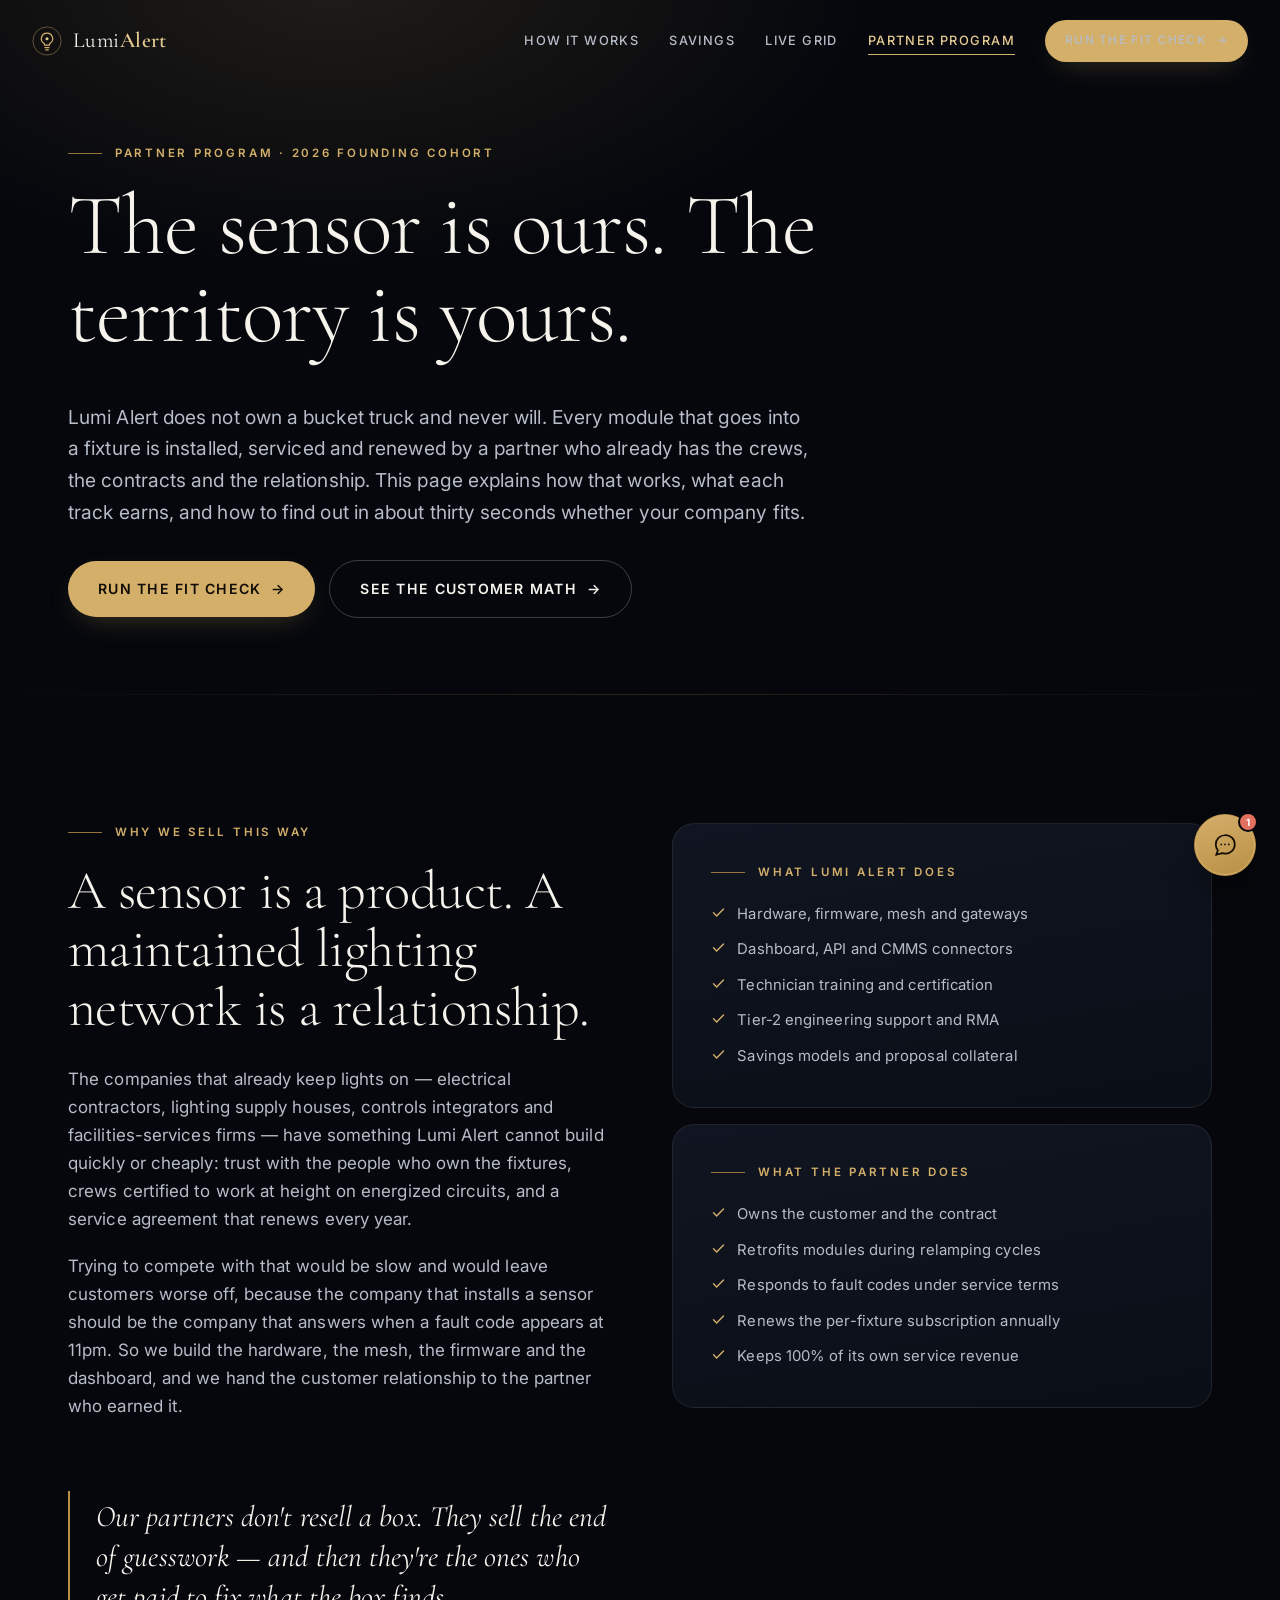
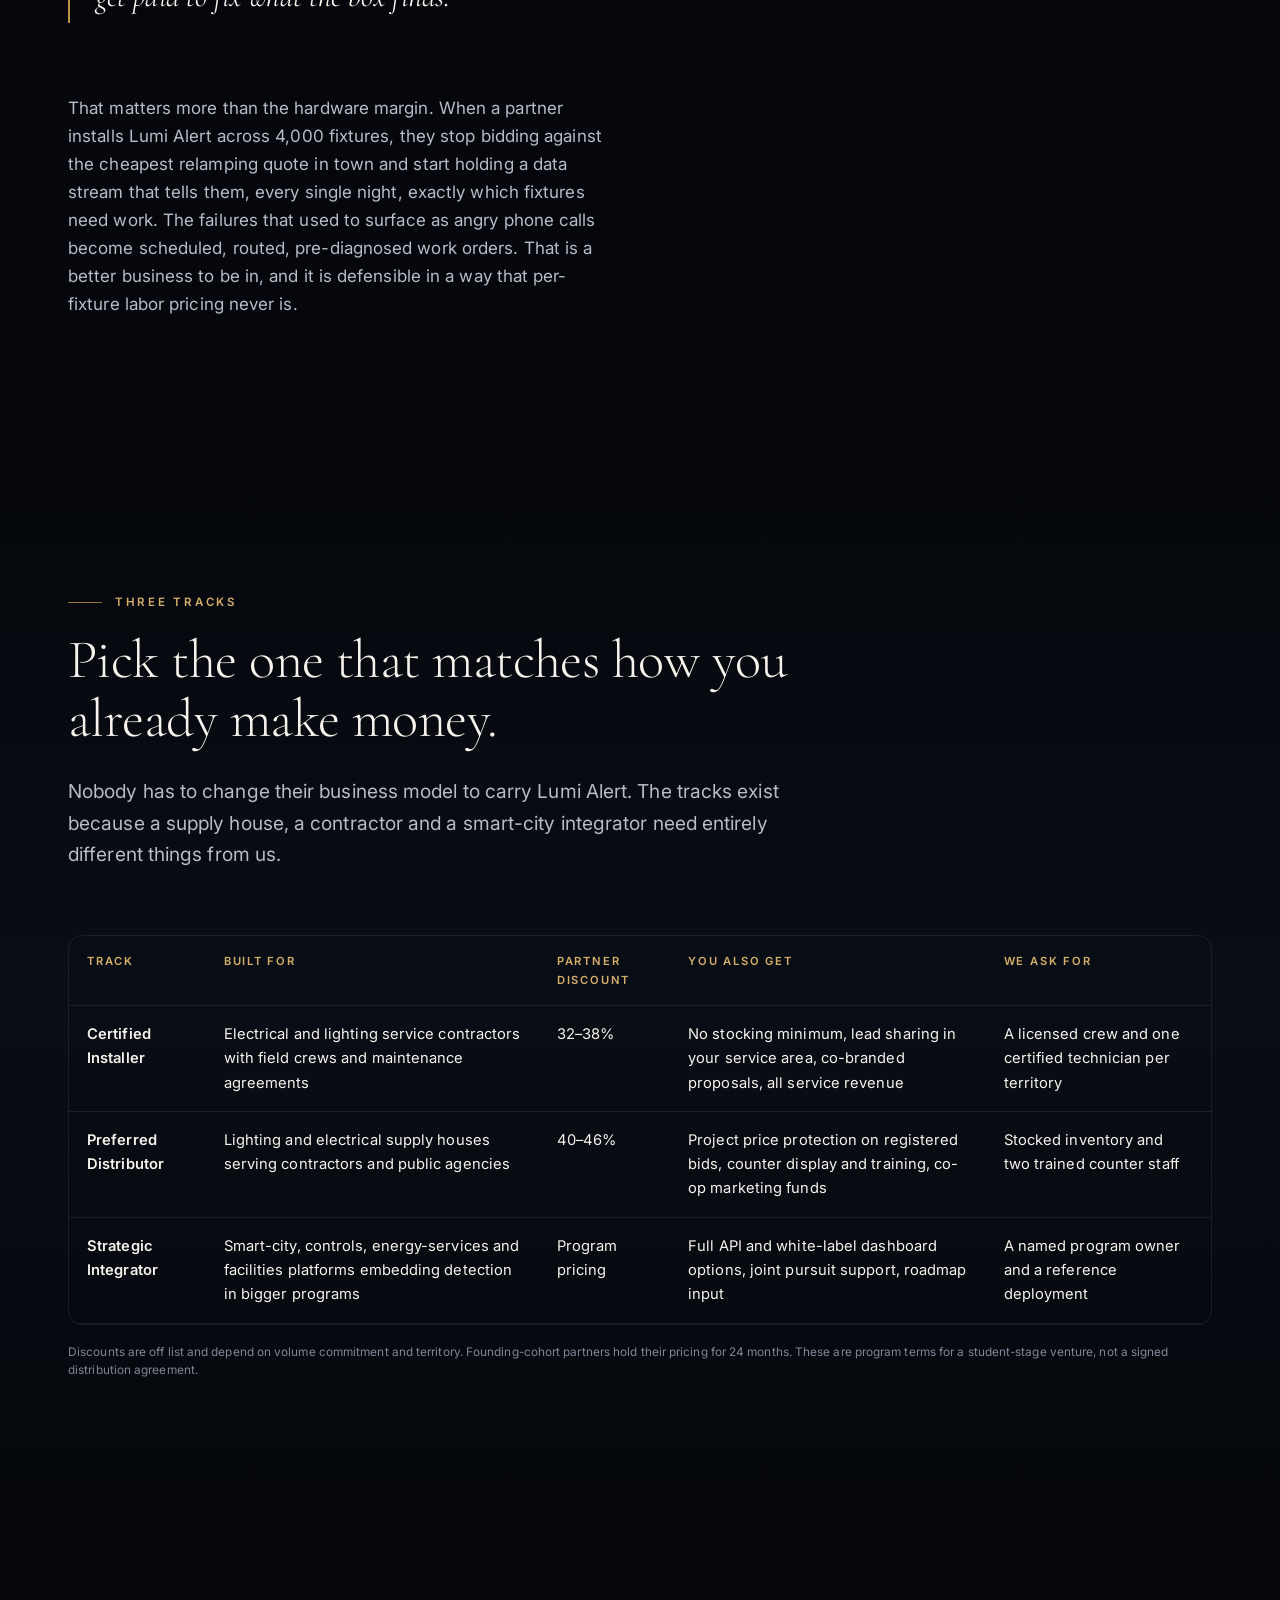
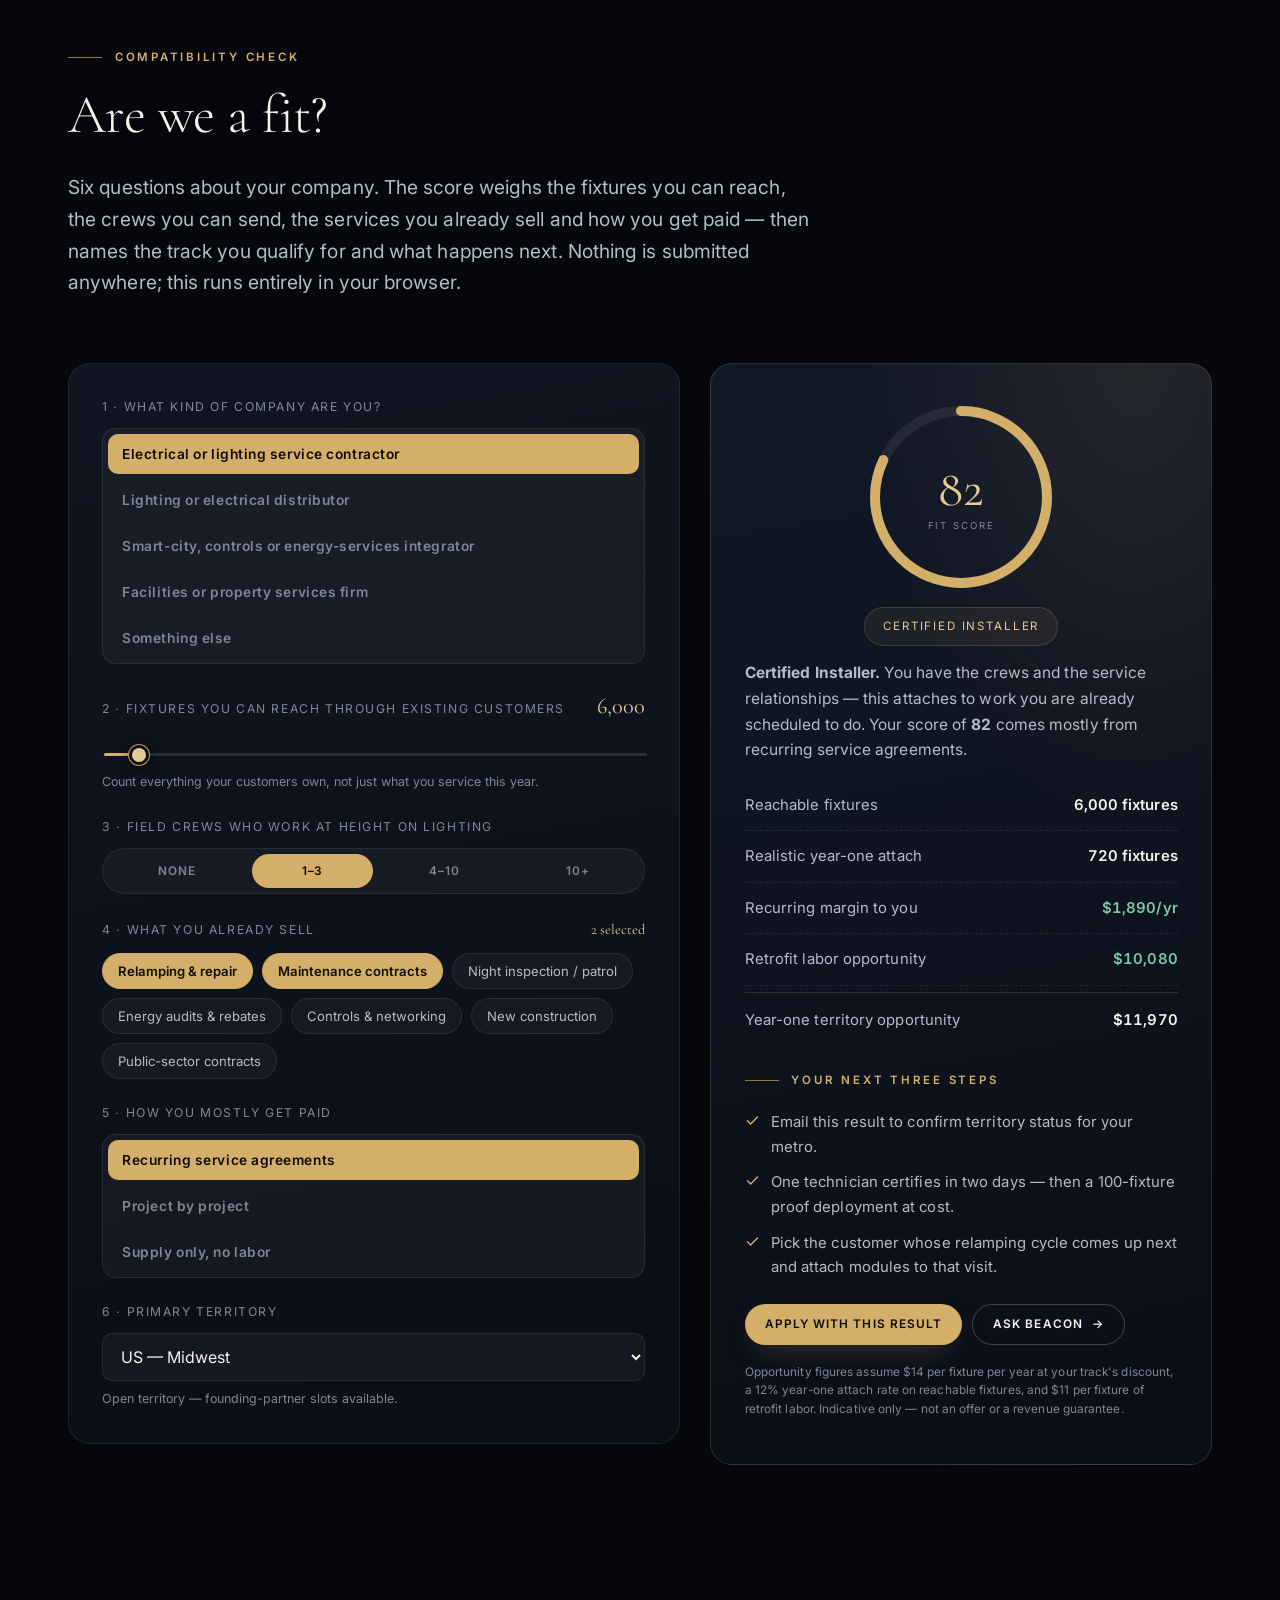
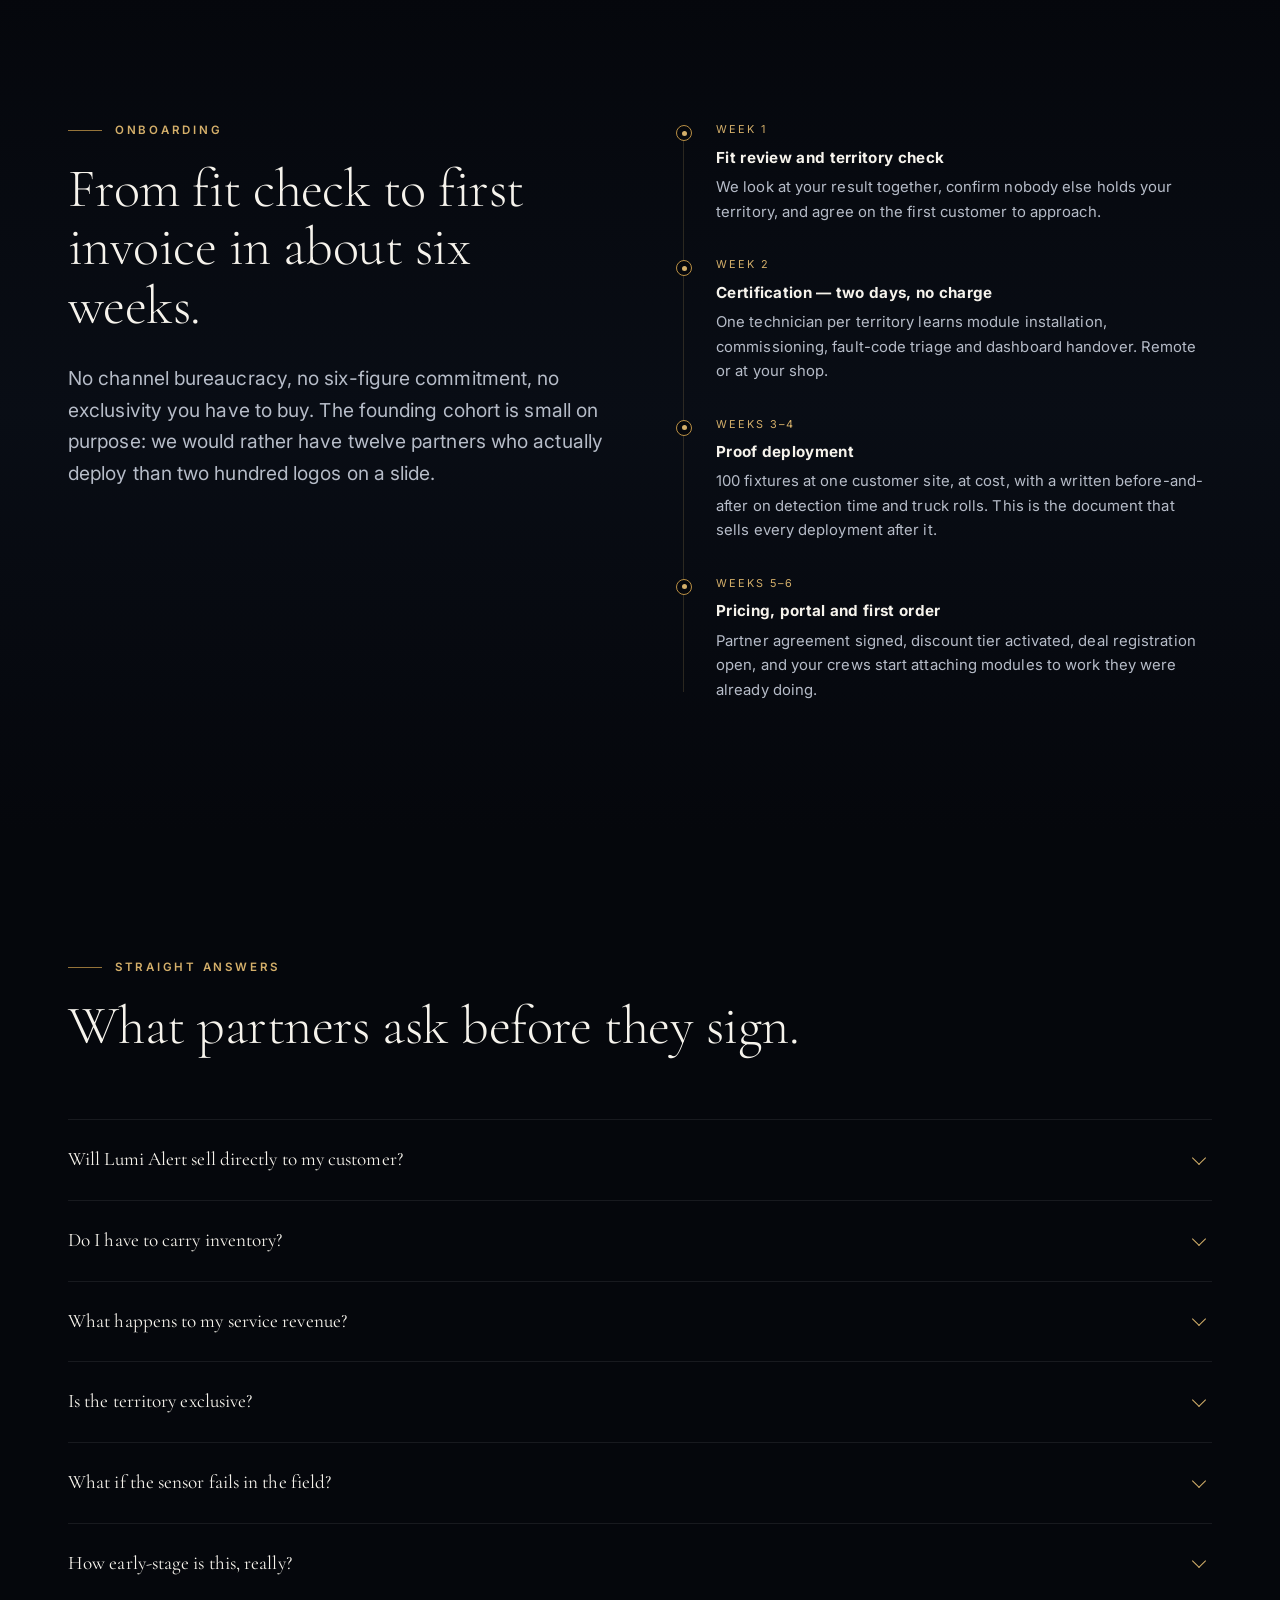
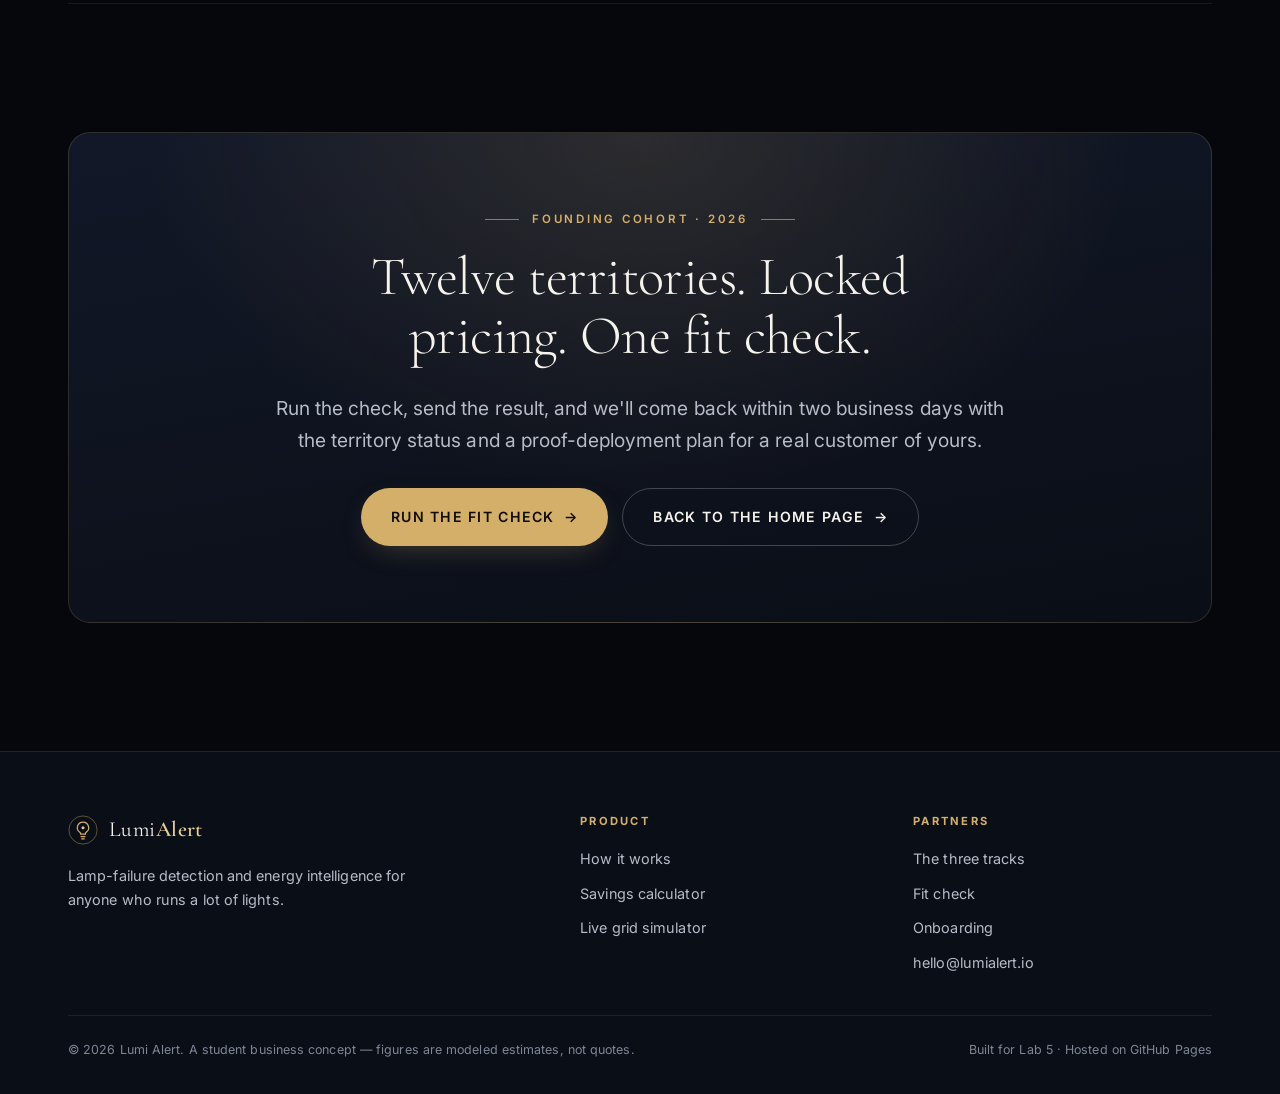
==== partners.html @ 10b1a2bc "Add Lumi Alert site: landing page, partner program, calculator, simulator, chatbot" ====
<!doctype html>
<html lang="en">
<head>
<meta charset="utf-8">
<meta name="viewport" content="width=device-width,initial-scale=1">
<title>Partner Program — Lumi Alert</title>
<meta name="description" content="Lumi Alert ships through electrical contractors, lighting distributors and smart-infrastructure integrators. Run the fit check to see which partner track you qualify for.">
<meta name="theme-color" content="#05070C">
<link rel="preconnect" href="https://fonts.googleapis.com">
<link rel="preconnect" href="https://fonts.gstatic.com" crossorigin>
<link href="https://fonts.googleapis.com/css2?family=Cormorant+Garamond:ital,wght@0,300;0,400;0,500;0,600;1,300;1,400&family=Inter:wght@400;500;600;700&display=swap" rel="stylesheet">
<link rel="stylesheet" href="lumi.css">
<link rel="icon" href="favicon.svg" type="image/svg+xml">
</head>
<body>

<header class="nav stuck" id="nav">
  <a class="brand" href="index.html" aria-label="Lumi Alert home">
    <svg class="mark" viewBox="0 0 32 32" fill="none" aria-hidden="true">
      <circle cx="16" cy="16" r="15" stroke="#D4AF6A" stroke-width=".8" opacity=".55"/>
      <path d="M16 7.5a6 6 0 0 0-3.4 10.95c.5.36.8.93.8 1.55v.5h5.2v-.5c0-.62.3-1.19.8-1.55A6 6 0 0 0 16 7.5Z" stroke="#D4AF6A" stroke-width="1.3" stroke-linejoin="round"/>
      <path d="M13.9 23h4.2M14.6 25.4h2.8" stroke="#D4AF6A" stroke-width="1.3" stroke-linecap="round"/>
      <circle cx="16" cy="13.6" r="1.6" fill="#E6CB93"/>
    </svg>
    <span class="nm">Lumi<b>Alert</b></span>
  </a>
  <nav class="nav-links" id="navLinks" aria-label="Main">
    <a href="index.html#how">How it works</a>
    <a href="index.html#savings">Savings</a>
    <a href="index.html#grid">Live grid</a>
    <a href="partners.html" aria-current="page">Partner program</a>
    <a class="btn sm" href="#match">Run the fit check <span class="arw">→</span></a>
  </nav>
  <button class="burger" id="burger" aria-label="Open menu" aria-expanded="false" aria-controls="navLinks">
    <svg width="26" height="26" viewBox="0 0 24 24" fill="none" stroke="currentColor" stroke-width="1.4"><path d="M3 7h18M3 12h18M3 17h18"/></svg>
  </button>
</header>

<!-- ================= PAGE HERO ================= -->
<section class="page-hero">
  <div class="wrap">
    <p class="eyebrow rv">Partner program · 2026 founding cohort</p>
    <h1 class="rv" style="max-width:19ch">The sensor is ours. The <span class="glowword">territory</span> is yours.</h1>
    <p class="lead rv">Lumi Alert does not own a bucket truck and never will. Every module that goes into a fixture is installed, serviced and renewed by a partner who already has the crews, the contracts and the relationship. This page explains how that works, what each track earns, and how to find out in about thirty seconds whether your company fits.</p>
    <div class="hero-cta rv" style="margin-top:2rem">
      <a class="btn" href="#match">Run the fit check <span class="arw">→</span></a>
      <a class="btn ghost" href="index.html#savings">See the customer math <span class="arw">→</span></a>
    </div>
  </div>
</section>

<div class="hairline"></div>

<!-- ================= WHY PARTNER ================= -->
<section id="why">
  <div class="wrap">
    <div class="grid g-2" style="gap:clamp(30px,5vw,70px);align-items:start">
      <div class="rv">
        <p class="eyebrow">Why we sell this way</p>
        <h2>A sensor is a product. A maintained lighting network is a relationship.</h2>
        <p>The companies that already keep lights on — electrical contractors, lighting supply houses, controls integrators and facilities-services firms — have something Lumi Alert cannot build quickly or cheaply: trust with the people who own the fixtures, crews certified to work at height on energized circuits, and a service agreement that renews every year.</p>
        <p>Trying to compete with that would be slow and would leave customers worse off, because the company that installs a sensor should be the company that answers when a fault code appears at 11pm. So we build the hardware, the mesh, the firmware and the dashboard, and we hand the customer relationship to the partner who earned it.</p>
        <p class="pull">Our partners don't resell a box. They sell the end of guesswork — and then they're the ones who get paid to fix what the box finds.</p>
        <p>That matters more than the hardware margin. When a partner installs Lumi Alert across 4,000 fixtures, they stop bidding against the cheapest relamping quote in town and start holding a data stream that tells them, every single night, exactly which fixtures need work. The failures that used to surface as angry phone calls become scheduled, routed, pre-diagnosed work orders. That is a better business to be in, and it is defensible in a way that per-fixture labor pricing never is.</p>
      </div>
      <div class="rv">
        <div class="card" style="margin-bottom:16px">
          <p class="eyebrow">What Lumi Alert does</p>
          <ul class="checklist">
            <li><svg width="15" height="15" viewBox="0 0 24 24" fill="none" stroke="currentColor" stroke-width="2.2" stroke-linecap="round"><path d="M4 12.5l5 5L20 6.5"/></svg> Hardware, firmware, mesh and gateways</li>
            <li><svg width="15" height="15" viewBox="0 0 24 24" fill="none" stroke="currentColor" stroke-width="2.2" stroke-linecap="round"><path d="M4 12.5l5 5L20 6.5"/></svg> Dashboard, API and CMMS connectors</li>
            <li><svg width="15" height="15" viewBox="0 0 24 24" fill="none" stroke="currentColor" stroke-width="2.2" stroke-linecap="round"><path d="M4 12.5l5 5L20 6.5"/></svg> Technician training and certification</li>
            <li><svg width="15" height="15" viewBox="0 0 24 24" fill="none" stroke="currentColor" stroke-width="2.2" stroke-linecap="round"><path d="M4 12.5l5 5L20 6.5"/></svg> Tier-2 engineering support and RMA</li>
            <li><svg width="15" height="15" viewBox="0 0 24 24" fill="none" stroke="currentColor" stroke-width="2.2" stroke-linecap="round"><path d="M4 12.5l5 5L20 6.5"/></svg> Savings models and proposal collateral</li>
          </ul>
        </div>
        <div class="card">
          <p class="eyebrow">What the partner does</p>
          <ul class="checklist">
            <li><svg width="15" height="15" viewBox="0 0 24 24" fill="none" stroke="currentColor" stroke-width="2.2" stroke-linecap="round"><path d="M4 12.5l5 5L20 6.5"/></svg> Owns the customer and the contract</li>
            <li><svg width="15" height="15" viewBox="0 0 24 24" fill="none" stroke="currentColor" stroke-width="2.2" stroke-linecap="round"><path d="M4 12.5l5 5L20 6.5"/></svg> Retrofits modules during relamping cycles</li>
            <li><svg width="15" height="15" viewBox="0 0 24 24" fill="none" stroke="currentColor" stroke-width="2.2" stroke-linecap="round"><path d="M4 12.5l5 5L20 6.5"/></svg> Responds to fault codes under service terms</li>
            <li><svg width="15" height="15" viewBox="0 0 24 24" fill="none" stroke="currentColor" stroke-width="2.2" stroke-linecap="round"><path d="M4 12.5l5 5L20 6.5"/></svg> Renews the per-fixture subscription annually</li>
            <li><svg width="15" height="15" viewBox="0 0 24 24" fill="none" stroke="currentColor" stroke-width="2.2" stroke-linecap="round"><path d="M4 12.5l5 5L20 6.5"/></svg> Keeps 100% of its own service revenue</li>
          </ul>
        </div>
      </div>
    </div>
  </div>
</section>

<!-- ================= TRACKS ================= -->
<section id="tracks" style="background:linear-gradient(180deg,var(--ink-900),#090D15 50%,var(--ink-900))">
  <div class="wrap">
    <div class="section-head rv">
      <p class="eyebrow">Three tracks</p>
      <h2>Pick the one that matches how you already make money.</h2>
      <p class="lead">Nobody has to change their business model to carry Lumi Alert. The tracks exist because a supply house, a contractor and a smart-city integrator need entirely different things from us.</p>
    </div>
    <div class="table-scroll rv">
      <table class="table">
        <thead>
          <tr><th>Track</th><th>Built for</th><th>Partner discount</th><th>You also get</th><th>We ask for</th></tr>
        </thead>
        <tbody>
          <tr>
            <td>Certified Installer</td>
            <td>Electrical and lighting service contractors with field crews and maintenance agreements</td>
            <td>32–38%</td>
            <td>No stocking minimum, lead sharing in your service area, co-branded proposals, all service revenue</td>
            <td>A licensed crew and one certified technician per territory</td>
          </tr>
          <tr>
            <td>Preferred Distributor</td>
            <td>Lighting and electrical supply houses serving contractors and public agencies</td>
            <td>40–46%</td>
            <td>Project price protection on registered bids, counter display and training, co-op marketing funds</td>
            <td>Stocked inventory and two trained counter staff</td>
          </tr>
          <tr>
            <td>Strategic Integrator</td>
            <td>Smart-city, controls, energy-services and facilities platforms embedding detection in bigger programs</td>
            <td>Program pricing</td>
            <td>Full API and white-label dashboard options, joint pursuit support, roadmap input</td>
            <td>A named program owner and a reference deployment</td>
          </tr>
        </tbody>
      </table>
    </div>
    <p class="disclaim rv">Discounts are off list and depend on volume commitment and territory. Founding-cohort partners hold their pricing for 24 months. These are program terms for a student-stage venture, not a signed distribution agreement.</p>
  </div>
</section>

<!-- ================= FIT CHECK ================= -->
<section id="match">
  <div class="wrap">
    <div class="section-head rv">
      <p class="eyebrow">Compatibility check</p>
      <h2>Are we a fit?</h2>
      <p class="lead">Six questions about your company. The score weighs the fixtures you can reach, the crews you can send, the services you already sell and how you get paid — then names the track you qualify for and what happens next. Nothing is submitted anywhere; this runs entirely in your browser.</p>
    </div>

    <div class="match-grid">
      <!-- FORM -->
      <div class="panel rv">
        <div class="field">
          <label>1 · What kind of company are you?</label>
          <div class="seg stack" id="mType" role="group" aria-label="Company type">
            <button type="button" data-v="contractor" aria-pressed="true">Electrical or lighting service contractor</button>
            <button type="button" data-v="distributor" aria-pressed="false">Lighting or electrical distributor</button>
            <button type="button" data-v="integrator" aria-pressed="false">Smart-city, controls or energy-services integrator</button>
            <button type="button" data-v="facilities" aria-pressed="false">Facilities or property services firm</button>
            <button type="button" data-v="other" aria-pressed="false">Something else</button>
          </div>
        </div>

        <div class="field">
          <label for="mFixtures">2 · Fixtures you can reach through existing customers <span class="val" id="mFixturesVal">6,000</span></label>
          <input type="range" id="mFixtures" min="250" max="120000" step="250" value="6000">
          <p class="hint">Count everything your customers own, not just what you service this year.</p>
        </div>

        <div class="field">
          <label>3 · Field crews who work at height on lighting</label>
          <div class="seg" id="mCrews" role="group" aria-label="Crew count">
            <button type="button" data-v="0" aria-pressed="false">None</button>
            <button type="button" data-v="2" aria-pressed="true">1–3</button>
            <button type="button" data-v="7" aria-pressed="false">4–10</button>
            <button type="button" data-v="15" aria-pressed="false">10+</button>
          </div>
        </div>

        <div class="field">
          <label>4 · What you already sell <span class="val" style="font-size:.9rem" id="mSvcCount">2 selected</span></label>
          <div class="chips" id="mServices">
            <button class="chip" type="button" data-v="relamp" aria-pressed="true">Relamping &amp; repair</button>
            <button class="chip" type="button" data-v="maint" aria-pressed="true">Maintenance contracts</button>
            <button class="chip" type="button" data-v="patrol" aria-pressed="false">Night inspection / patrol</button>
            <button class="chip" type="button" data-v="audit" aria-pressed="false">Energy audits &amp; rebates</button>
            <button class="chip" type="button" data-v="controls" aria-pressed="false">Controls &amp; networking</button>
            <button class="chip" type="button" data-v="newcon" aria-pressed="false">New construction</button>
            <button class="chip" type="button" data-v="public" aria-pressed="false">Public-sector contracts</button>
          </div>
        </div>

        <div class="field">
          <label>5 · How you mostly get paid</label>
          <div class="seg stack" id="mModel" role="group" aria-label="Revenue model">
            <button type="button" data-v="recurring" aria-pressed="true">Recurring service agreements</button>
            <button type="button" data-v="project" aria-pressed="false">Project by project</button>
            <button type="button" data-v="supply" aria-pressed="false">Supply only, no labor</button>
          </div>
        </div>

        <div class="field">
          <label for="mRegion">6 · Primary territory</label>
          <select class="num-in" id="mRegion">
            <option value="open">US — Midwest</option>
            <option value="open">US — Northeast</option>
            <option value="tight">US — Southwest</option>
            <option value="open">US — Southeast</option>
            <option value="tight">US — West Coast</option>
            <option value="open">US — Mountain</option>
            <option value="open">Canada</option>
            <option value="wait">Outside North America</option>
          </select>
          <p class="hint" id="mRegionHint">Open territory — founding-partner slots available.</p>
        </div>
      </div>

      <!-- RESULT -->
      <div class="panel result rv" id="matchResult">
        <div class="gauge-wrap">
          <div class="gauge">
            <svg width="200" height="200" viewBox="0 0 200 200" aria-hidden="true">
              <circle cx="100" cy="100" r="86" fill="none" stroke="rgba(255,255,255,.07)" stroke-width="10"/>
              <circle id="gaugeArc" cx="100" cy="100" r="86" fill="none" stroke="#D4AF6A" stroke-width="10"
                      stroke-linecap="round" stroke-dasharray="540" stroke-dashoffset="540"
                      style="transition:stroke-dashoffset 1s cubic-bezier(.22,.61,.36,1),stroke .6s"/>
            </svg>
            <div class="score"><span id="scoreNum">0</span><small>Fit score</small></div>
          </div>
          <div class="tier" id="tierLabel">Calculating…</div>
        </div>

        <p id="matchVerdict" style="font-size:.97rem"></p>

        <dl style="margin-top:6px">
          <div class="kv"><dt>Reachable fixtures</dt><dd id="mReach">—</dd></div>
          <div class="kv"><dt>Realistic year-one attach</dt><dd id="mAttach">—</dd></div>
          <div class="kv"><dt>Recurring margin to you</dt><dd class="pos" id="mMargin">—</dd></div>
          <div class="kv"><dt>Retrofit labor opportunity</dt><dd class="pos" id="mLabor">—</dd></div>
          <div class="kv" style="border-top:1px solid var(--line);margin-top:6px;padding-top:15px"><dt>Year-one territory opportunity</dt><dd id="mTotal">—</dd></div>
        </dl>

        <p class="eyebrow" style="margin-top:26px">Your next three steps</p>
        <ul class="checklist" id="mSteps"></ul>

        <div style="display:flex;flex-wrap:wrap;gap:10px;margin-top:24px">
          <a class="btn sm" id="mApply" href="mailto:hello@lumialert.io?subject=Lumi%20Alert%20partner%20application">Apply with this result</a>
          <button class="btn sm ghost" type="button" data-chat="What are the margins?">Ask Beacon <span class="arw">→</span></button>
        </div>
        <p class="disclaim">Opportunity figures assume $14 per fixture per year at your track's discount, a 12% year-one attach rate on reachable fixtures, and $11 per fixture of retrofit labor. Indicative only — not an offer or a revenue guarantee.</p>
      </div>
    </div>
  </div>
</section>

<!-- ================= ONBOARDING ================= -->
<section id="onboarding" style="background:linear-gradient(180deg,var(--ink-900),#090D15 50%,var(--ink-900))">
  <div class="wrap">
    <div class="grid g-2" style="gap:clamp(30px,5vw,70px);align-items:start">
      <div class="rv">
        <p class="eyebrow">Onboarding</p>
        <h2>From fit check to first invoice in about six weeks.</h2>
        <p class="lead">No channel bureaucracy, no six-figure commitment, no exclusivity you have to buy. The founding cohort is small on purpose: we would rather have twelve partners who actually deploy than two hundred logos on a slide.</p>
      </div>
      <ol class="tl rv">
        <li>
          <span class="dot"></span>
          <p class="when">Week 1</p>
          <h4>Fit review and territory check</h4>
          <p>We look at your result together, confirm nobody else holds your territory, and agree on the first customer to approach.</p>
        </li>
        <li>
          <span class="dot"></span>
          <p class="when">Week 2</p>
          <h4>Certification — two days, no charge</h4>
          <p>One technician per territory learns module installation, commissioning, fault-code triage and dashboard handover. Remote or at your shop.</p>
        </li>
        <li>
          <span class="dot"></span>
          <p class="when">Weeks 3–4</p>
          <h4>Proof deployment</h4>
          <p>100 fixtures at one customer site, at cost, with a written before-and-after on detection time and truck rolls. This is the document that sells every deployment after it.</p>
        </li>
        <li>
          <span class="dot"></span>
          <p class="when">Weeks 5–6</p>
          <h4>Pricing, portal and first order</h4>
          <p>Partner agreement signed, discount tier activated, deal registration open, and your crews start attaching modules to work they were already doing.</p>
        </li>
      </ol>
    </div>
  </div>
</section>

<!-- ================= FAQ ================= -->
<section id="faq">
  <div class="wrap">
    <div class="section-head rv">
      <p class="eyebrow">Straight answers</p>
      <h2>What partners ask before they sign.</h2>
    </div>
    <div class="faq rv">
      <details>
        <summary>Will Lumi Alert sell directly to my customer?</summary>
        <div class="a"><p>No. Registered accounts are yours for the life of the deployment, and inbound leads from your territory are routed to you. We quote hardware and subscription to partners, not to end customers — the only exception is a pilot a partner declines to take, and we tell you before that happens.</p></div>
      </details>
      <details>
        <summary>Do I have to carry inventory?</summary>
        <div class="a"><p>Only distributors do. Certified Installers order per project with modules shipping in 10 business days, and we hold buffer stock for registered deals so a go-ahead doesn't stall on hardware.</p></div>
      </details>
      <details>
        <summary>What happens to my service revenue?</summary>
        <div class="a"><p>It's yours, in full, and it tends to grow. Lumi Alert converts unpredictable complaint-driven callouts into scheduled, pre-diagnosed work orders, which is easier to staff and easier to price. Partners generally bill the same or more labor while spending far less time diagnosing on a ladder.</p></div>
      </details>
      <details>
        <summary>Is the territory exclusive?</summary>
        <div class="a"><p>Founding-cohort partners get first right of refusal in their metro for 24 months, plus locked pricing. It is not blanket exclusivity — if a partner stops deploying, the territory reopens. We'd rather be honest about that up front than write it in small print.</p></div>
      </details>
      <details>
        <summary>What if the sensor fails in the field?</summary>
        <div class="a"><p>The mesh reports its own dead modules, so you learn about it before the customer does. Five-year warranty, advance replacement, and warranty swaps don't come out of your labor — we credit the visit on registered deployments.</p></div>
      </details>
      <details>
        <summary>How early-stage is this, really?</summary>
        <div class="a"><p>Early. Lumi Alert is a student-founded venture building its first partner cohort, and the figures on this site are modeled rather than audited. The upside of talking to us now is pricing and territory terms that won't exist once the network fills in; the risk is that you're betting on a young company. Both of those are true, and you should weigh them.</p></div>
      </details>
    </div>
  </div>
</section>

<!-- ================= CTA ================= -->
<section style="padding-top:0">
  <div class="wrap">
    <div class="cta-band rv">
      <p class="eyebrow center">Founding cohort · 2026</p>
      <h2 style="max-width:26ch;margin-inline:auto">Twelve territories. Locked pricing. One fit check.</h2>
      <p class="lead" style="margin:0 auto 2rem">Run the check, send the result, and we'll come back within two business days with the territory status and a proof-deployment plan for a real customer of yours.</p>
      <div style="display:flex;gap:14px;justify-content:center;flex-wrap:wrap">
        <a class="btn" href="#match">Run the fit check <span class="arw">→</span></a>
        <a class="btn ghost" href="index.html">Back to the home page <span class="arw">→</span></a>
      </div>
    </div>
  </div>
</section>

<footer>
  <div class="wrap">
    <div class="foot-grid">
      <div>
        <a class="brand" href="index.html" style="margin-bottom:16px">
          <svg class="mark" viewBox="0 0 32 32" fill="none" aria-hidden="true">
            <circle cx="16" cy="16" r="15" stroke="#D4AF6A" stroke-width=".8" opacity=".55"/>
            <path d="M16 7.5a6 6 0 0 0-3.4 10.95c.5.36.8.93.8 1.55v.5h5.2v-.5c0-.62.3-1.19.8-1.55A6 6 0 0 0 16 7.5Z" stroke="#D4AF6A" stroke-width="1.3" stroke-linejoin="round"/>
            <path d="M13.9 23h4.2M14.6 25.4h2.8" stroke="#D4AF6A" stroke-width="1.3" stroke-linecap="round"/>
            <circle cx="16" cy="13.6" r="1.6" fill="#E6CB93"/>
          </svg>
          <span class="nm">Lumi<b>Alert</b></span>
        </a>
        <p style="max-width:42ch;font-size:.9rem">Lamp-failure detection and energy intelligence for anyone who runs a lot of lights.</p>
      </div>
      <div>
        <h5>Product</h5>
        <ul>
          <li><a href="index.html#how">How it works</a></li>
          <li><a href="index.html#savings">Savings calculator</a></li>
          <li><a href="index.html#grid">Live grid simulator</a></li>
        </ul>
      </div>
      <div>
        <h5>Partners</h5>
        <ul>
          <li><a href="#tracks">The three tracks</a></li>
          <li><a href="#match">Fit check</a></li>
          <li><a href="#onboarding">Onboarding</a></li>
          <li><a href="mailto:hello@lumialert.io">hello@lumialert.io</a></li>
        </ul>
      </div>
    </div>
    <div class="foot-bottom">
      <span>© 2026 Lumi Alert. A student business concept — figures are modeled estimates, not quotes.</span>
      <span>Built for Lab 5 · Hosted on GitHub Pages</span>
    </div>
  </div>
</footer>

<div class="toast" id="toast" role="status" aria-live="polite"></div>

<script src="app.js"></script>
<script src="matcher.js"></script>
<script src="chat.js"></script>
</body>
</html>
---- lumi.css ----
/* ========================================================================
   Lumi Alert — design system
   Palette: deep ink + warm brass. Serif display, clean sans body.
   ===================================================================== */

:root{
  --ink-900:#05070C;
  --ink-800:#0A0E16;
  --ink-700:#101521;
  --ink-600:#161C2B;
  --line:rgba(212,175,106,.18);
  --line-soft:rgba(255,255,255,.08);

  --brass-400:#E6CB93;
  --brass-500:#D4AF6A;
  --brass-600:#B98F45;
  --glow:rgba(212,175,106,.35);

  --text:#F6F3EC;
  --text-dim:#B6BCC8;
  --text-mute:#7E8798;

  --good:#79C9A6;
  --warn:#E8A33D;
  --bad:#E2705F;

  --serif:"Cormorant Garamond",Georgia,"Times New Roman",serif;
  --sans:"Inter",-apple-system,BlinkMacSystemFont,"Segoe UI",Helvetica,Arial,sans-serif;

  --maxw:1200px;
  --r-sm:8px;
  --r-md:14px;
  --r-lg:22px;
  --shadow:0 30px 80px -30px rgba(0,0,0,.85);
  --ease:cubic-bezier(.22,.61,.36,1);
}

*,*::before,*::after{box-sizing:border-box}
html{scroll-behavior:smooth;-webkit-text-size-adjust:100%}
body{
  margin:0;
  background:var(--ink-900);
  color:var(--text);
  font-family:var(--sans);
  font-size:17px;
  line-height:1.65;
  letter-spacing:.005em;
  -webkit-font-smoothing:antialiased;
  overflow-x:hidden;
}
img,video,canvas,svg{display:block;max-width:100%}
a{color:var(--brass-400);text-decoration:none}
button{font-family:inherit}

/* ---------- type ---------- */
h1,h2,h3,h4{font-family:var(--serif);font-weight:300;letter-spacing:-.01em;margin:0 0 .5em}
h1{font-size:clamp(2.7rem,7vw,5.4rem);line-height:1.02}
h2{font-size:clamp(2rem,4.4vw,3.4rem);line-height:1.08}
h3{font-size:clamp(1.25rem,2vw,1.6rem);line-height:1.2}
p{margin:0 0 1.1em;color:var(--text-dim)}
.lead{font-size:clamp(1.05rem,1.5vw,1.3rem);color:var(--text-dim);max-width:62ch}
em,.it{font-style:italic;color:var(--brass-400)}

.eyebrow{
  font-family:var(--sans);font-size:.72rem;font-weight:600;
  letter-spacing:.24em;text-transform:uppercase;color:var(--brass-500);
  margin:0 0 1.2rem;display:flex;align-items:center;gap:.8rem;
}
.eyebrow::before{content:"";width:34px;height:1px;background:var(--brass-600);opacity:.8}
.eyebrow.center{justify-content:center}
.eyebrow.center::after{content:"";width:34px;height:1px;background:var(--brass-600);opacity:.8}

/* ---------- layout ---------- */
.wrap{width:100%;max-width:var(--maxw);margin:0 auto;padding:0 28px}
section{position:relative;padding:clamp(80px,10vw,140px) 0}
.section-head{max-width:70ch;margin-bottom:clamp(40px,5vw,68px)}
.section-head.center{margin-left:auto;margin-right:auto;text-align:center}
.hairline{height:1px;background:linear-gradient(90deg,transparent,var(--line),transparent)}
.grid{display:grid;gap:clamp(18px,2.2vw,30px)}
.g-2{grid-template-columns:repeat(2,minmax(0,1fr))}
.g-3{grid-template-columns:repeat(3,minmax(0,1fr))}
.g-4{grid-template-columns:repeat(4,minmax(0,1fr))}
@media(max-width:900px){.g-3,.g-4{grid-template-columns:repeat(2,minmax(0,1fr))}}
@media(max-width:640px){.g-2,.g-3,.g-4{grid-template-columns:1fr}}

/* ---------- buttons ---------- */
.btn{
  --bg:var(--brass-500);
  display:inline-flex;align-items:center;justify-content:center;gap:.6rem;
  padding:16px 30px;border:0;border-radius:999px;cursor:pointer;
  font-size:.88rem;font-weight:600;letter-spacing:.09em;text-transform:uppercase;
  background:var(--bg);color:#120D04;
  transition:transform .4s var(--ease),box-shadow .4s var(--ease),background .3s;
  box-shadow:0 10px 30px -12px var(--glow);
}
.btn:hover{transform:translateY(-2px);box-shadow:0 18px 40px -14px var(--glow);background:var(--brass-400)}
.btn:active{transform:translateY(0)}
.btn.ghost{
  background:transparent;color:var(--text);
  border:1px solid rgba(255,255,255,.22);box-shadow:none;
}
.btn.ghost:hover{border-color:var(--brass-500);color:var(--brass-400);background:rgba(212,175,106,.06)}
.btn.sm{padding:11px 20px;font-size:.74rem}
.btn .arw{transition:transform .4s var(--ease)}
.btn:hover .arw{transform:translateX(4px)}
.btn:focus-visible,a:focus-visible,input:focus-visible,select:focus-visible,[tabindex]:focus-visible{
  outline:2px solid var(--brass-500);outline-offset:3px
}

/* ---------- nav ---------- */
.nav{
  position:fixed;inset:0 0 auto;z-index:60;
  display:flex;align-items:center;justify-content:space-between;
  gap:20px;padding:20px 32px;
  transition:background .5s var(--ease),padding .5s var(--ease),border-color .5s;
  border-bottom:1px solid transparent;
}
.nav.stuck{
  background:rgba(5,7,12,.78);backdrop-filter:blur(18px) saturate(140%);
  -webkit-backdrop-filter:blur(18px) saturate(140%);
  border-bottom-color:var(--line);padding:13px 32px;
}
.brand{display:flex;align-items:center;gap:11px;color:var(--text)}
.brand .mark{width:30px;height:30px;flex:0 0 auto}
.brand .nm{font-family:var(--serif);font-size:1.35rem;letter-spacing:.02em}
.brand .nm b{font-weight:600;color:var(--brass-400)}
.nav-links{display:flex;align-items:center;gap:30px}
.nav-links a{
  color:var(--text-dim);font-size:.8rem;font-weight:500;
  letter-spacing:.11em;text-transform:uppercase;position:relative;padding:4px 0;
}
.nav-links a::after{
  content:"";position:absolute;left:0;bottom:0;height:1px;width:0;
  background:var(--brass-500);transition:width .4s var(--ease)
}
.nav-links a:hover{color:var(--text)}
.nav-links a:hover::after,.nav-links a[aria-current="page"]::after{width:100%}
.nav-links a[aria-current="page"]{color:var(--brass-400)}
.burger{display:none;background:none;border:0;color:var(--text);padding:8px;cursor:pointer}
@media(max-width:880px){
  .nav-links{
    position:fixed;inset:0 0 0 auto;width:min(320px,82vw);
    flex-direction:column;align-items:flex-start;justify-content:center;gap:26px;
    background:rgba(8,11,18,.97);backdrop-filter:blur(20px);
    padding:40px;transform:translateX(100%);transition:transform .5s var(--ease);
    border-left:1px solid var(--line);
  }
  .nav-links.open{transform:none}
  .nav-links a{font-size:1rem}
  .burger{display:block;z-index:70}
}

/* ---------- hero ---------- */
.hero{min-height:100svh;display:grid;align-items:center;padding:0;overflow:hidden}
.hero-media{position:absolute;inset:0;z-index:0;background:var(--ink-900)}
.hero-media video{
  width:100%;height:100%;object-fit:cover;opacity:0;
  transition:opacity 1.6s var(--ease)
}
.hero-media video.ready{opacity:.62}
#heroCanvas{position:absolute;inset:0;width:100%;height:100%;opacity:.9;transition:opacity 1.2s}
.hero-media.has-video #heroCanvas{opacity:.28}
.hero-scrim{
  position:absolute;inset:0;z-index:1;
  background:
    radial-gradient(120% 90% at 18% 42%,rgba(5,7,12,.93) 0%,rgba(5,7,12,.6) 42%,rgba(5,7,12,.28) 68%,transparent 100%),
    linear-gradient(to top,var(--ink-900) 2%,rgba(5,7,12,.35) 38%,rgba(5,7,12,.5) 100%);
}
.hero-inner{position:relative;z-index:2;padding:140px 0 110px}
.hero h1{max-width:17ch;text-shadow:0 2px 40px rgba(0,0,0,.6)}
.hero h1 .glowword{
  color:var(--brass-400);font-style:italic;
  text-shadow:0 0 54px rgba(212,175,106,.42)
}
.hero .lead{margin-bottom:2.3rem}
.hero-cta{display:flex;flex-wrap:wrap;gap:14px;align-items:center}
.hero-note{margin:1.8rem 0 0;font-size:.82rem;color:var(--text-mute);letter-spacing:.04em}
.scroll-cue{
  position:absolute;left:50%;bottom:26px;z-index:3;transform:translateX(-50%);
  display:flex;flex-direction:column;align-items:center;gap:9px;
  font-size:.64rem;letter-spacing:.3em;text-transform:uppercase;color:var(--text-mute)
}
.scroll-cue i{display:block;width:1px;height:48px;background:linear-gradient(var(--brass-500),transparent);animation:cue 2.4s var(--ease) infinite}
@keyframes cue{0%{transform:scaleY(.2);opacity:0}40%{opacity:1}100%{transform:scaleY(1);opacity:0}}
.video-badge{
  position:absolute;right:28px;bottom:30px;z-index:3;display:flex;align-items:center;gap:8px;
  font-size:.64rem;letter-spacing:.2em;text-transform:uppercase;color:var(--text-mute);
  background:rgba(5,7,12,.5);border:1px solid var(--line-soft);border-radius:999px;padding:7px 14px;
  backdrop-filter:blur(8px)
}
.video-badge .dot{width:6px;height:6px;border-radius:50%;background:var(--good);animation:blink 2s infinite}
@keyframes blink{50%{opacity:.25}}
@media(max-width:700px){.video-badge{display:none}}

/* ---------- marquee strip ---------- */
.strip{border-block:1px solid var(--line-soft);background:var(--ink-800);overflow:hidden;padding:18px 0}
.strip .track{display:flex;gap:64px;width:max-content;animation:slide 34s linear infinite}
.strip span{
  font-size:.74rem;letter-spacing:.26em;text-transform:uppercase;color:var(--text-mute);
  white-space:nowrap;display:flex;align-items:center;gap:12px
}
.strip span::before{content:"◆";color:var(--brass-600);font-size:.6rem}
@keyframes slide{to{transform:translateX(-50%)}}
@media(prefers-reduced-motion:reduce){.strip .track{animation:none}}

/* ---------- cards ---------- */
.card{
  background:linear-gradient(170deg,var(--ink-700),var(--ink-800));
  border:1px solid var(--line-soft);border-radius:var(--r-lg);
  padding:clamp(26px,3vw,40px);position:relative;overflow:hidden;
  transition:border-color .5s var(--ease),transform .5s var(--ease)
}
.card::after{
  content:"";position:absolute;inset:0;pointer-events:none;opacity:0;
  background:radial-gradient(60% 50% at 50% 0%,rgba(212,175,106,.12),transparent 70%);
  transition:opacity .6s
}
.card:hover{border-color:var(--line);transform:translateY(-4px)}
.card:hover::after{opacity:1}
.card h3{margin-bottom:.5rem}
.card p:last-child{margin-bottom:0}
.step-no{
  font-family:var(--serif);font-size:3.4rem;line-height:1;color:transparent;
  -webkit-text-stroke:1px var(--brass-600);display:block;margin-bottom:.4rem;opacity:.75
}
.ico{width:40px;height:40px;margin-bottom:18px;color:var(--brass-500)}

/* ---------- stats ---------- */
.stats{display:grid;grid-template-columns:repeat(4,1fr);gap:1px;background:var(--line-soft);
  border:1px solid var(--line-soft);border-radius:var(--r-lg);overflow:hidden}
.stat{background:var(--ink-800);padding:clamp(24px,3vw,38px) 26px;text-align:center}
.stat .num{font-family:var(--serif);font-size:clamp(2.2rem,4.6vw,3.5rem);line-height:1;color:var(--brass-400)}
.stat .num small{font-size:.5em}
.stat .lbl{font-size:.72rem;letter-spacing:.17em;text-transform:uppercase;color:var(--text-mute);margin-top:12px}
@media(max-width:780px){.stats{grid-template-columns:repeat(2,1fr)}}

/* ---------- reveal ---------- */
.rv{opacity:0;transform:translateY(26px);transition:opacity .9s var(--ease),transform .9s var(--ease)}
.rv.in{opacity:1;transform:none}
@media(prefers-reduced-motion:reduce){.rv{opacity:1;transform:none}}

/* ---------- calculator ---------- */
.calc{display:grid;grid-template-columns:minmax(0,.95fr) minmax(0,1.05fr);gap:clamp(20px,2.4vw,34px);align-items:start}
@media(max-width:980px){.calc{grid-template-columns:1fr}}
.panel{
  background:linear-gradient(170deg,var(--ink-700),var(--ink-800));
  border:1px solid var(--line-soft);border-radius:var(--r-lg);padding:clamp(24px,2.6vw,34px)
}
.panel.result{
  background:
    radial-gradient(90% 70% at 85% 0%,rgba(212,175,106,.10),transparent 60%),
    linear-gradient(170deg,#121828,var(--ink-800));
  border-color:var(--line);position:sticky;top:96px
}
@media(max-width:980px){.panel.result{position:static}}
.field{margin-bottom:24px}
.field:last-child{margin-bottom:0}
.field label{display:flex;justify-content:space-between;align-items:baseline;gap:14px;
  font-size:.76rem;letter-spacing:.13em;text-transform:uppercase;color:var(--text-mute);margin-bottom:11px}
.field .val{font-family:var(--serif);font-size:1.4rem;color:var(--brass-400);letter-spacing:0;text-transform:none}
.field .hint{font-size:.78rem;color:var(--text-mute);margin:8px 0 0;letter-spacing:0;text-transform:none}
input[type=range]{
  -webkit-appearance:none;appearance:none;width:100%;height:3px;border-radius:3px;
  background:linear-gradient(90deg,var(--brass-500) var(--p,40%),rgba(255,255,255,.12) var(--p,40%));
  outline-offset:6px;cursor:pointer
}
input[type=range]::-webkit-slider-thumb{
  -webkit-appearance:none;width:20px;height:20px;border-radius:50%;
  background:var(--brass-400);border:3px solid var(--ink-800);
  box-shadow:0 0 0 1px var(--brass-600),0 4px 14px rgba(0,0,0,.6);cursor:grab
}
input[type=range]::-moz-range-thumb{
  width:16px;height:16px;border-radius:50%;background:var(--brass-400);
  border:3px solid var(--ink-800);box-shadow:0 0 0 1px var(--brass-600);cursor:grab
}
.seg{display:grid;grid-auto-flow:column;gap:6px;background:rgba(255,255,255,.04);
  border:1px solid var(--line-soft);border-radius:999px;padding:5px}
.seg button{
  background:none;border:0;border-radius:999px;padding:10px 8px;cursor:pointer;
  color:var(--text-mute);font-size:.74rem;font-weight:600;letter-spacing:.07em;text-transform:uppercase;
  transition:background .3s,color .3s
}
.seg button[aria-pressed=true]{background:var(--brass-500);color:#120D04}
.seg button:hover{color:var(--text)}
.seg.stack{grid-auto-flow:row;border-radius:var(--r-md)}
.seg.stack button{border-radius:10px;text-align:left;padding:12px 14px;letter-spacing:.04em;text-transform:none;font-size:.86rem}
.num-in{
  width:100%;background:rgba(255,255,255,.04);border:1px solid var(--line-soft);
  border-radius:10px;padding:12px 14px;color:var(--text);font-size:1rem;font-family:var(--sans)
}
.num-in:focus{border-color:var(--brass-600);background:rgba(212,175,106,.06)}

.headline-num{font-family:var(--serif);font-size:clamp(2.8rem,6vw,4.4rem);line-height:1;color:var(--brass-400);letter-spacing:-.02em}
.headline-sub{font-size:.76rem;letter-spacing:.2em;text-transform:uppercase;color:var(--text-mute);margin-top:10px}
.kv{display:flex;justify-content:space-between;gap:16px;padding:13px 0;border-bottom:1px dashed rgba(255,255,255,.09);font-size:.93rem}
.kv:last-of-type{border-bottom:0}
.kv dt{color:var(--text-dim)}
.kv dd{margin:0;font-variant-numeric:tabular-nums;font-weight:600;color:var(--text)}
.kv dd.pos{color:var(--good)}
.kv dd.neg{color:var(--bad)}
dl{margin:0}
.bars{margin:26px 0 0;display:grid;gap:14px}
.bar-row{display:grid;grid-template-columns:92px 1fr;gap:14px;align-items:center;font-size:.78rem;color:var(--text-mute)}
.bar{height:34px;border-radius:7px;background:rgba(255,255,255,.05);overflow:hidden;position:relative}
.bar i{
  position:absolute;inset:0 auto 0 0;width:0;border-radius:7px;
  transition:width 1.1s var(--ease);display:block
}
.bar.before i{background:linear-gradient(90deg,#4A3A2A,#8A6A3A)}
.bar.after i{background:linear-gradient(90deg,var(--brass-600),var(--brass-400))}
.bar b{position:absolute;top:50%;transform:translateY(-50%);right:11px;font-size:.82rem;
  font-variant-numeric:tabular-nums;color:var(--text)}
.assume{margin-top:24px;border-top:1px solid var(--line-soft);padding-top:18px}
.assume summary{cursor:pointer;font-size:.76rem;letter-spacing:.13em;text-transform:uppercase;color:var(--brass-500);list-style:none}
.assume summary::-webkit-details-marker{display:none}
.assume summary::before{content:"+ ";font-weight:700}
.assume[open] summary::before{content:"– "}
.assume .inner{padding-top:16px;display:grid;gap:16px;grid-template-columns:1fr 1fr}
@media(max-width:560px){.assume .inner{grid-template-columns:1fr}}
.disclaim{font-size:.74rem;color:var(--text-mute);margin-top:18px;line-height:1.55}

/* ---------- simulator (X-factor) ---------- */
.sim-shell{
  border:1px solid var(--line);border-radius:var(--r-lg);overflow:hidden;
  background:linear-gradient(180deg,#0A0E18,#070A11)
}
.sim-bar{display:flex;flex-wrap:wrap;gap:14px;align-items:center;justify-content:space-between;
  padding:16px 20px;border-bottom:1px solid var(--line-soft);background:rgba(255,255,255,.02)}
.sim-canvas-wrap{position:relative;aspect-ratio:16/8.4;min-height:260px}
#simCanvas{position:absolute;inset:0;width:100%;height:100%}
.sim-hint{position:absolute;left:16px;bottom:12px;font-size:.7rem;letter-spacing:.14em;
  text-transform:uppercase;color:var(--text-mute);pointer-events:none}
.sim-readout{display:grid;grid-template-columns:repeat(4,1fr);gap:1px;background:var(--line-soft);border-top:1px solid var(--line-soft)}
.sim-readout div{background:rgba(255,255,255,.015);padding:18px 16px;text-align:center}
.sim-readout .n{font-family:var(--serif);font-size:1.75rem;color:var(--text);line-height:1}
.sim-readout .n.hi{color:var(--brass-400)}
.sim-readout .n.lo{color:var(--bad)}
.sim-readout .l{font-size:.64rem;letter-spacing:.16em;text-transform:uppercase;color:var(--text-mute);margin-top:9px}
@media(max-width:720px){.sim-readout{grid-template-columns:repeat(2,1fr)}}

/* ---------- matcher ---------- */
.match-grid{display:grid;grid-template-columns:minmax(0,1fr) minmax(0,.82fr);gap:clamp(20px,2.4vw,34px);align-items:start}
@media(max-width:980px){.match-grid{grid-template-columns:1fr}}
.gauge-wrap{text-align:center}
.gauge{width:200px;height:200px;margin:0 auto 6px;position:relative}
.gauge svg{transform:rotate(-90deg)}
.gauge .score{
  position:absolute;inset:0;display:grid;place-content:center;
  font-family:var(--serif);font-size:3.2rem;line-height:1;color:var(--brass-400)
}
.gauge .score small{display:block;font-family:var(--sans);font-size:.6rem;letter-spacing:.2em;
  text-transform:uppercase;color:var(--text-mute);margin-top:6px}
.tier{
  display:inline-flex;align-items:center;gap:9px;margin:4px 0 14px;padding:9px 18px;border-radius:999px;
  border:1px solid var(--line);background:rgba(212,175,106,.08);
  font-size:.72rem;letter-spacing:.16em;text-transform:uppercase;color:var(--brass-400)
}
.checklist{list-style:none;padding:0;margin:20px 0 0;display:grid;gap:11px}
.checklist li{display:flex;gap:11px;align-items:flex-start;font-size:.93rem;color:var(--text-dim)}
.checklist li svg{flex:0 0 auto;margin-top:3px;color:var(--brass-500)}
.chips{display:flex;flex-wrap:wrap;gap:9px;margin-top:4px}
.chip{
  background:rgba(255,255,255,.04);border:1px solid var(--line-soft);border-radius:999px;
  padding:9px 15px;font-size:.82rem;color:var(--text-dim);cursor:pointer;transition:all .3s
}
.chip:hover{border-color:var(--brass-600);color:var(--brass-400)}
.chip[aria-pressed=true]{background:var(--brass-500);color:#120D04;border-color:var(--brass-500);font-weight:600}

/* ---------- partner page bits ---------- */
.page-hero{padding:clamp(140px,16vh,200px) 0 clamp(50px,6vw,80px);position:relative;overflow:hidden}
.page-hero::before{
  content:"";position:absolute;inset:-40% -10% auto;height:120%;z-index:-1;
  background:radial-gradient(50% 50% at 30% 30%,rgba(212,175,106,.13),transparent 70%)
}
.prose{max-width:72ch}
.prose h3{margin-top:2.4em}
.prose ul{padding-left:1.1em;color:var(--text-dim)}
.prose li{margin-bottom:.55em}
.pull{
  border-left:2px solid var(--brass-600);padding:6px 0 6px 26px;margin:2.4em 0;
  font-family:var(--serif);font-size:clamp(1.3rem,2.4vw,1.85rem);line-height:1.35;color:var(--text);font-style:italic
}
.tl{list-style:none;padding:0;margin:0;position:relative}
.tl::before{content:"";position:absolute;left:11px;top:10px;bottom:10px;width:1px;background:var(--line)}
.tl li{position:relative;padding:0 0 32px 44px}
.tl li:last-child{padding-bottom:0}
.tl .dot{
  position:absolute;left:4px;top:4px;width:16px;height:16px;border-radius:50%;
  background:var(--ink-900);border:1px solid var(--brass-600);display:grid;place-content:center
}
.tl .dot::after{content:"";width:5px;height:5px;border-radius:50%;background:var(--brass-500)}
.tl h4{font-family:var(--sans);font-size:.95rem;font-weight:700;letter-spacing:.02em;margin:0 0 .35em;color:var(--text)}
.tl p{font-size:.93rem;margin:0}
.tl .when{font-size:.68rem;letter-spacing:.18em;text-transform:uppercase;color:var(--brass-500);margin-bottom:.5em}
.faq{border-top:1px solid var(--line-soft)}
.faq details{border-bottom:1px solid var(--line-soft)}
.faq summary{
  cursor:pointer;list-style:none;padding:24px 40px 24px 0;position:relative;
  font-family:var(--serif);font-size:1.2rem;color:var(--text)
}
.faq summary::-webkit-details-marker{display:none}
.faq summary::after{
  content:"";position:absolute;right:8px;top:50%;width:10px;height:10px;
  border-right:1px solid var(--brass-500);border-bottom:1px solid var(--brass-500);
  transform:translateY(-70%) rotate(45deg);transition:transform .4s var(--ease)
}
.faq details[open] summary::after{transform:translateY(-30%) rotate(225deg)}
.faq .a{padding:0 0 26px;max-width:72ch}
.faq .a p:last-child{margin:0}

.table{width:100%;border-collapse:collapse;font-size:.92rem}
.table th,.table td{text-align:left;padding:16px 18px;border-bottom:1px solid var(--line-soft);vertical-align:top}
.table th{font-size:.7rem;letter-spacing:.16em;text-transform:uppercase;color:var(--brass-500);font-weight:600}
.table td:first-child{color:var(--text);font-weight:600}
.table-scroll{overflow-x:auto;border:1px solid var(--line-soft);border-radius:var(--r-md)}

/* ---------- cta + footer ---------- */
.cta-band{
  border:1px solid var(--line);border-radius:var(--r-lg);text-align:center;
  padding:clamp(44px,6vw,78px) clamp(24px,4vw,60px);
  background:
    radial-gradient(70% 120% at 50% 0%,rgba(212,175,106,.14),transparent 62%),
    linear-gradient(170deg,#121828,var(--ink-800))
}
footer{border-top:1px solid var(--line-soft);background:var(--ink-800);padding:60px 0 34px;font-size:.9rem}
.foot-grid{display:grid;grid-template-columns:1.6fr 1fr 1fr;gap:34px;margin-bottom:40px}
@media(max-width:760px){.foot-grid{grid-template-columns:1fr 1fr}.foot-grid>div:first-child{grid-column:1/-1}}
footer h5{font-size:.7rem;letter-spacing:.2em;text-transform:uppercase;color:var(--brass-500);margin:0 0 16px}
footer ul{list-style:none;padding:0;margin:0;display:grid;gap:11px}
footer a{color:var(--text-dim)}
footer a:hover{color:var(--brass-400)}
.foot-bottom{display:flex;flex-wrap:wrap;gap:14px;justify-content:space-between;align-items:center;
  border-top:1px solid var(--line-soft);padding-top:24px;font-size:.78rem;color:var(--text-mute)}
.xfactor{
  border:1px dashed var(--line);border-radius:var(--r-md);padding:20px 24px;margin-bottom:34px;
  background:rgba(212,175,106,.04)
}
.xfactor b{color:var(--brass-400);letter-spacing:.14em;text-transform:uppercase;font-size:.7rem;display:block;margin-bottom:8px}
.xfactor p{margin:0;font-size:.9rem;color:var(--text-dim);max-width:82ch}

/* ---------- chatbot ---------- */
.chat-fab{
  position:fixed;right:24px;bottom:24px;z-index:80;width:62px;height:62px;border-radius:50%;
  border:1px solid var(--brass-600);cursor:pointer;display:grid;place-content:center;
  background:linear-gradient(160deg,var(--brass-500),var(--brass-600));color:#120D04;
  box-shadow:0 16px 40px -12px rgba(0,0,0,.9),0 0 0 0 var(--glow);
  transition:transform .4s var(--ease),box-shadow .4s
}
.chat-fab:hover{transform:scale(1.06)}
.chat-fab.hide{transform:scale(0);pointer-events:none}
.chat-fab .ping{position:absolute;inset:0;border-radius:50%;border:1px solid var(--brass-500);animation:ping 2.8s var(--ease) infinite}
@keyframes ping{0%{transform:scale(1);opacity:.7}100%{transform:scale(1.5);opacity:0}}
.chat-fab .badge{
  position:absolute;top:-3px;right:-3px;background:var(--bad);color:#fff;border-radius:999px;
  font-family:var(--sans);font-size:.62rem;font-weight:700;padding:2px 6px;border:2px solid var(--ink-900)
}
.chat-panel{
  position:fixed;right:24px;bottom:24px;z-index:81;
  width:min(396px,calc(100vw - 32px));height:min(620px,calc(100svh - 48px));
  display:flex;flex-direction:column;overflow:hidden;
  background:linear-gradient(180deg,#0C111C,#070A11);
  border:1px solid var(--line);border-radius:20px;box-shadow:var(--shadow);
  transform:translateY(18px) scale(.97);opacity:0;pointer-events:none;
  transition:transform .45s var(--ease),opacity .35s var(--ease)
}
.chat-panel.open{transform:none;opacity:1;pointer-events:auto}
.chat-head{display:flex;align-items:center;gap:12px;padding:16px 18px;border-bottom:1px solid var(--line-soft);background:rgba(255,255,255,.02)}
.chat-head .av{width:38px;height:38px;border-radius:50%;flex:0 0 auto;
  background:linear-gradient(160deg,var(--brass-500),var(--brass-600));display:grid;place-content:center;color:#120D04}
.chat-head .who{flex:1;min-width:0}
.chat-head .who b{display:block;font-size:.92rem;font-weight:600}
.chat-head .who span{font-size:.72rem;color:var(--good);display:flex;align-items:center;gap:6px}
.chat-head .who span::before{content:"";width:6px;height:6px;border-radius:50%;background:var(--good)}
.chat-head button{background:none;border:0;color:var(--text-mute);cursor:pointer;padding:6px;border-radius:8px}
.chat-head button:hover{color:var(--text);background:rgba(255,255,255,.06)}
.chat-log{flex:1;overflow-y:auto;padding:18px;display:flex;flex-direction:column;gap:12px;scrollbar-width:thin}
.chat-log::-webkit-scrollbar{width:6px}
.chat-log::-webkit-scrollbar-thumb{background:rgba(255,255,255,.12);border-radius:6px}
.msg{max-width:84%;padding:12px 15px;border-radius:15px;font-size:.92rem;line-height:1.55;animation:pop .4s var(--ease)}
@keyframes pop{from{opacity:0;transform:translateY(8px)}}
.msg.bot{background:rgba(255,255,255,.055);border:1px solid var(--line-soft);border-bottom-left-radius:5px;align-self:flex-start;color:var(--text)}
.msg.me{background:linear-gradient(160deg,var(--brass-500),var(--brass-600));color:#120D04;border-bottom-right-radius:5px;align-self:flex-end;font-weight:500}
.msg b{color:var(--brass-400);font-weight:600}
.msg.me b{color:#120D04}
.msg ul{margin:.5em 0 0;padding-left:1.1em}
.msg li{margin-bottom:.3em}
.msg a{text-decoration:underline}
.typing{display:flex;gap:4px;align-self:flex-start;padding:14px 16px;background:rgba(255,255,255,.055);
  border:1px solid var(--line-soft);border-radius:15px;border-bottom-left-radius:5px}
.typing i{width:6px;height:6px;border-radius:50%;background:var(--text-mute);animation:bob 1.3s infinite}
.typing i:nth-child(2){animation-delay:.18s}
.typing i:nth-child(3){animation-delay:.36s}
@keyframes bob{0%,60%,100%{transform:translateY(0);opacity:.45}30%{transform:translateY(-5px);opacity:1}}
.chat-quick{display:flex;gap:7px;overflow-x:auto;padding:0 18px 12px;scrollbar-width:none}
.chat-quick::-webkit-scrollbar{display:none}
.chat-quick button{
  white-space:nowrap;background:rgba(212,175,106,.08);border:1px solid var(--line);
  color:var(--brass-400);border-radius:999px;padding:8px 14px;font-size:.78rem;cursor:pointer;transition:all .3s
}
.chat-quick button:hover{background:var(--brass-500);color:#120D04}
.chat-form{display:flex;gap:9px;padding:14px 16px;border-top:1px solid var(--line-soft);background:rgba(255,255,255,.02)}
.chat-form input{
  flex:1;background:rgba(255,255,255,.05);border:1px solid var(--line-soft);border-radius:999px;
  padding:12px 16px;color:var(--text);font-size:.92rem;min-width:0
}
.chat-form input:focus{border-color:var(--brass-600);outline:none}
.chat-form button{
  width:44px;height:44px;flex:0 0 auto;border:0;border-radius:50%;cursor:pointer;
  background:var(--brass-500);color:#120D04;display:grid;place-content:center;transition:background .3s,transform .3s
}
.chat-form button:hover{background:var(--brass-400);transform:scale(1.05)}
@media(max-width:480px){
  .chat-panel{right:8px;bottom:8px;height:calc(100svh - 16px);border-radius:16px}
  .chat-fab{right:16px;bottom:16px}
}

/* ---------- toast ---------- */
.toast{
  position:fixed;left:50%;bottom:28px;z-index:90;transform:translate(-50%,24px);
  background:rgba(12,17,28,.96);border:1px solid var(--line);border-radius:999px;
  padding:13px 24px;font-size:.86rem;color:var(--text);box-shadow:var(--shadow);
  opacity:0;pointer-events:none;transition:all .45s var(--ease);backdrop-filter:blur(10px)
}
.toast.show{opacity:1;transform:translate(-50%,0)}
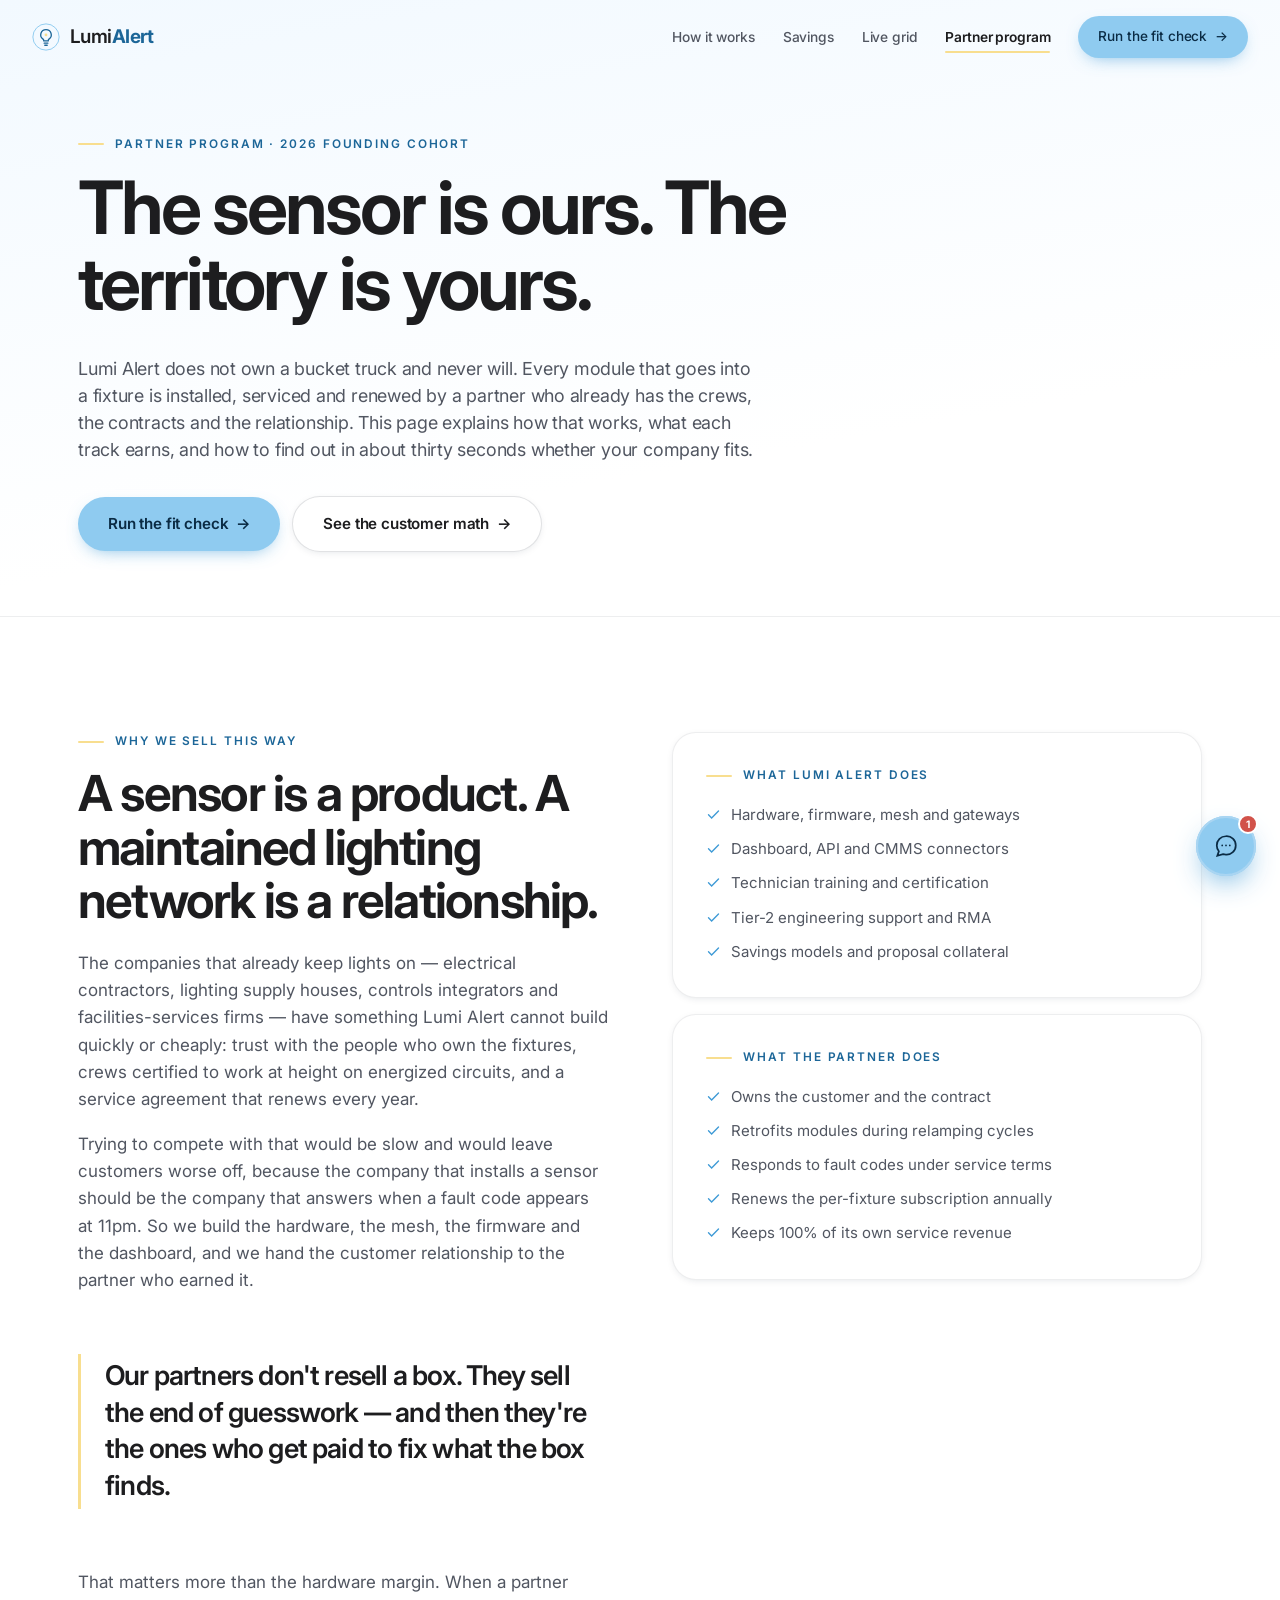
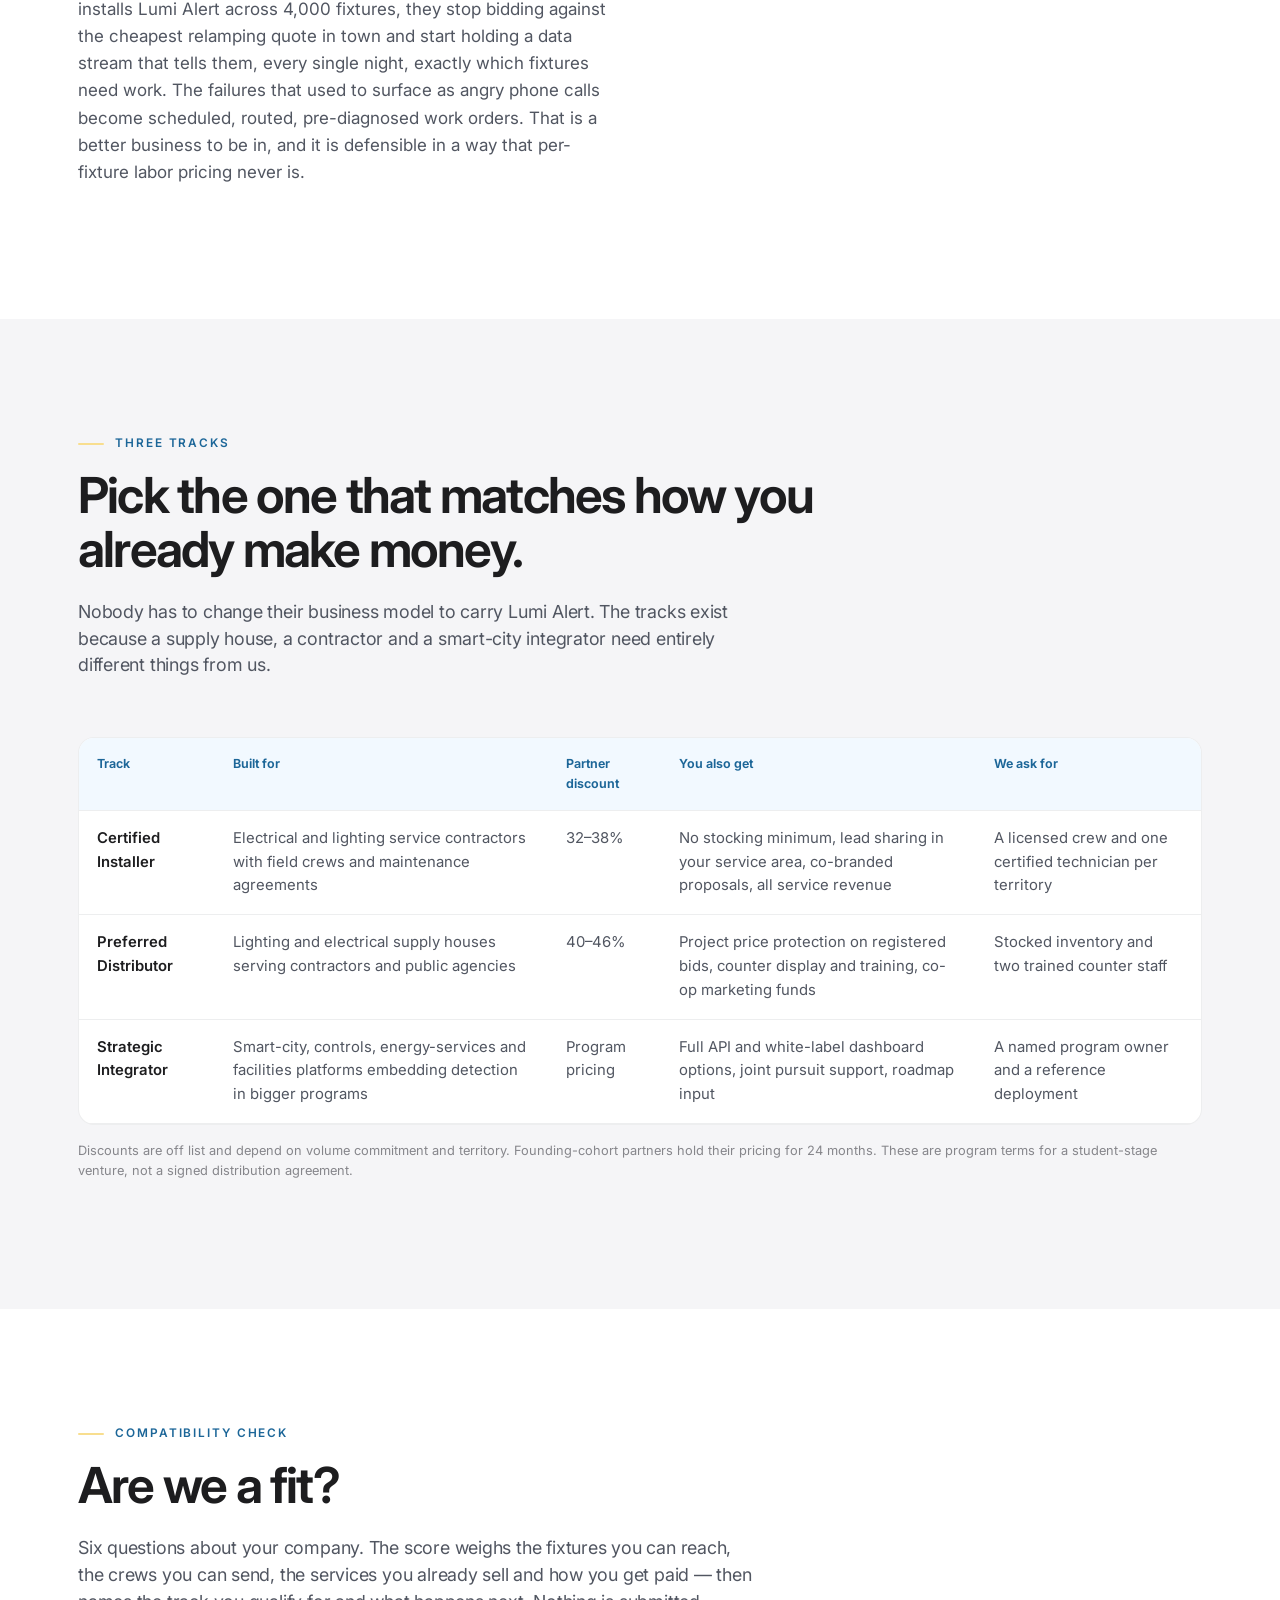
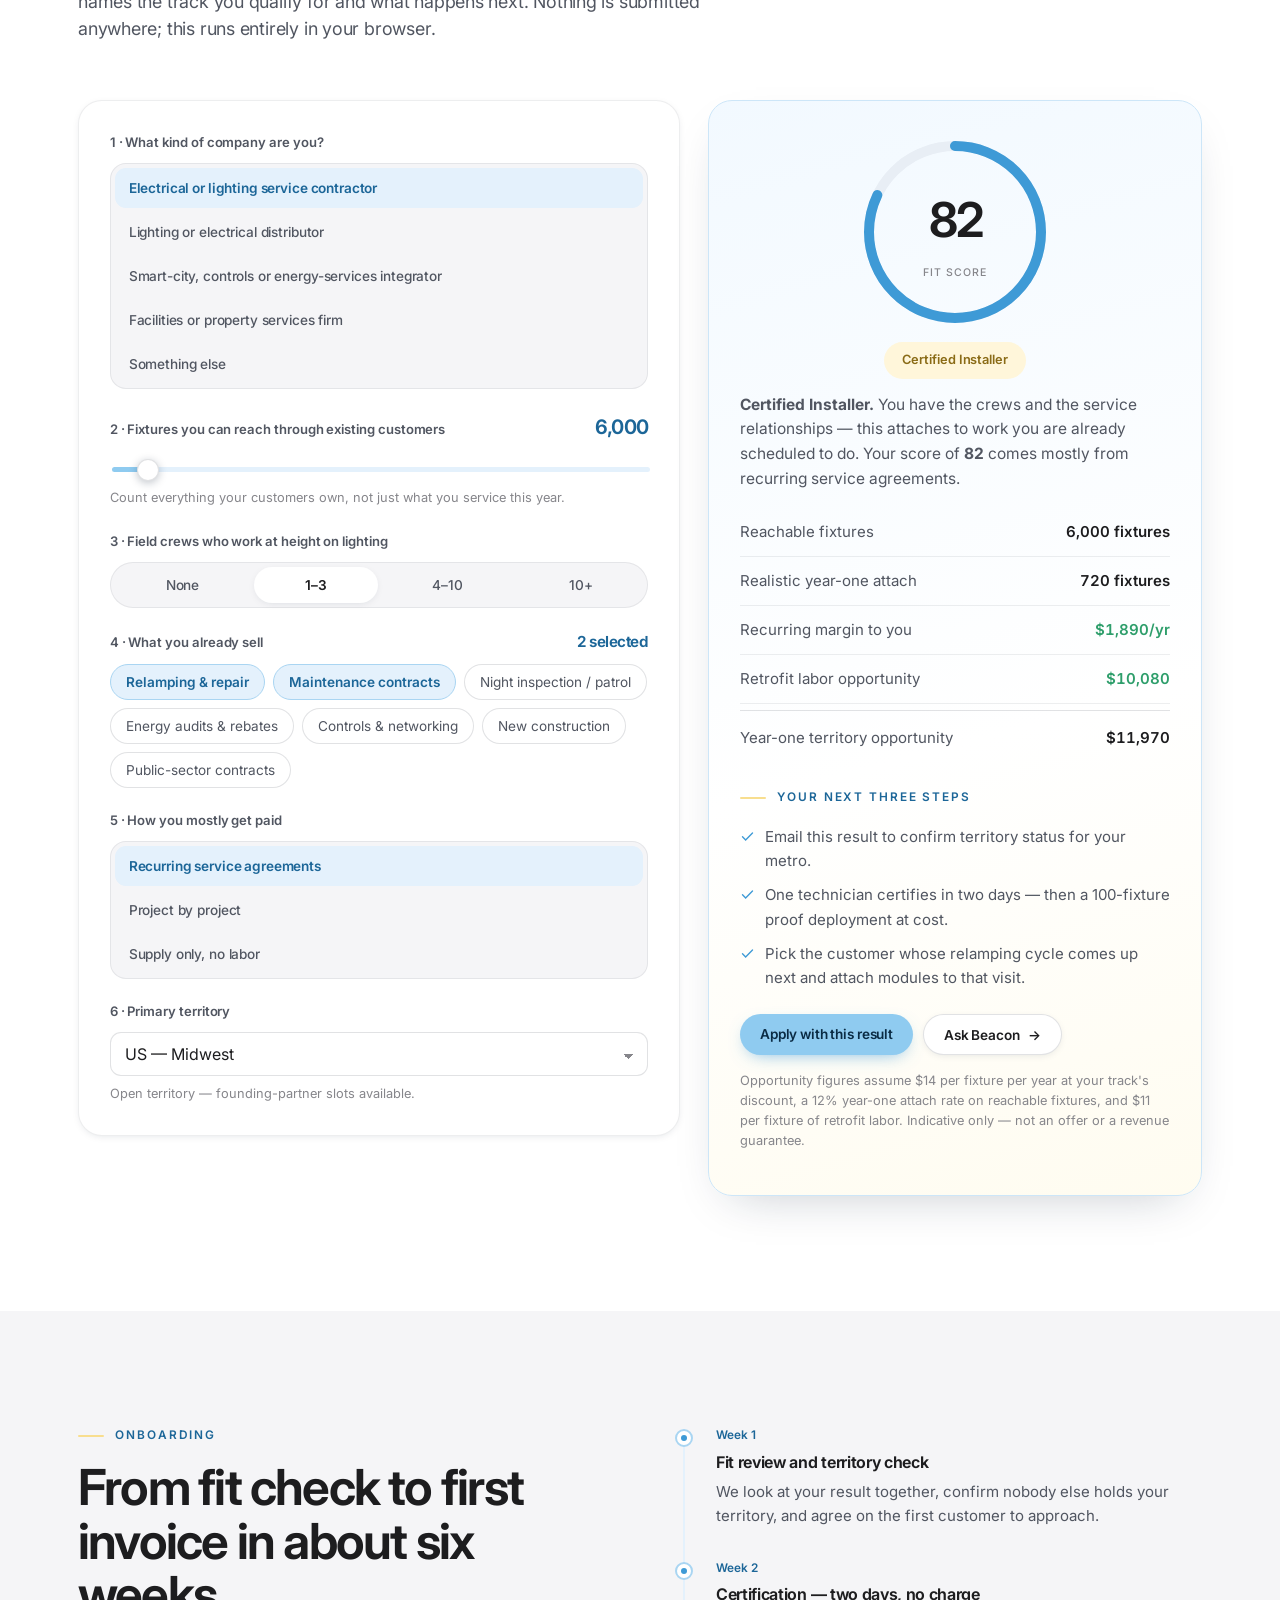
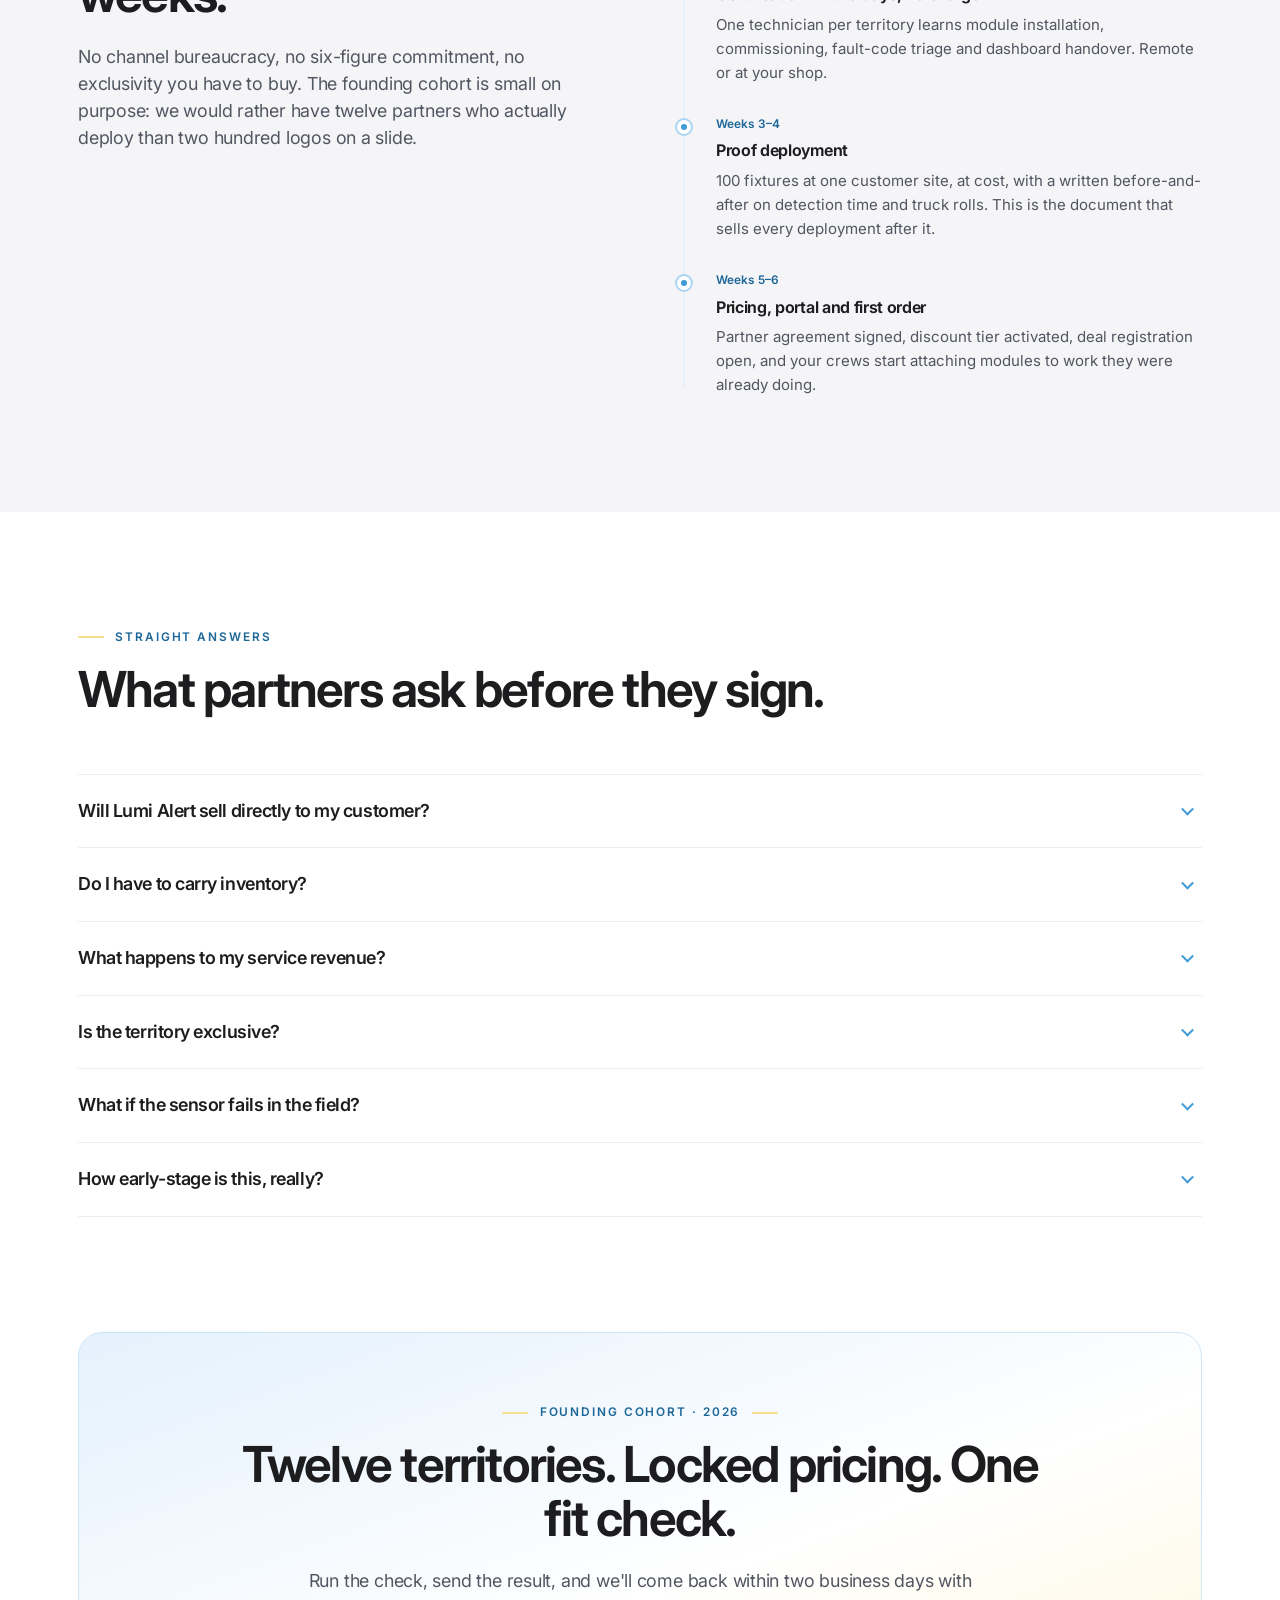
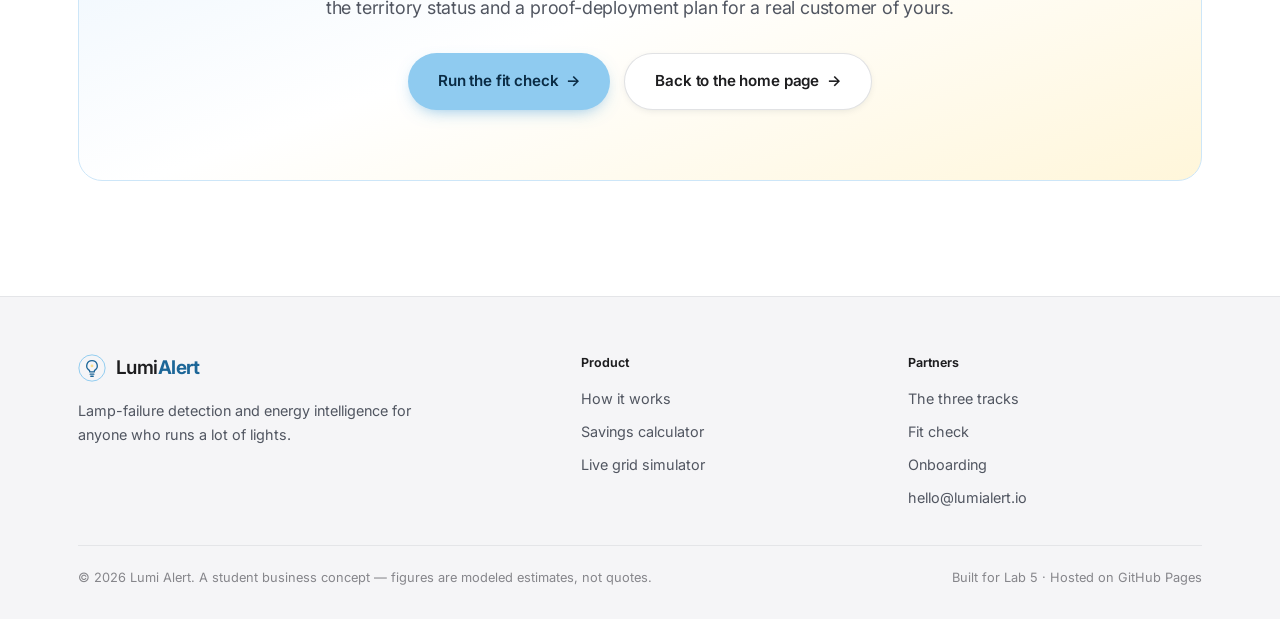
==== commit 98c5488b: "Restyle light: Apple-style layout in baby blue and butter yellow" ====
--- a/partners.html
+++ b/partners.html
@@ -5,10 +5,10 @@
 <meta name="viewport" content="width=device-width,initial-scale=1">
 <title>Partner Program — Lumi Alert</title>
 <meta name="description" content="Lumi Alert ships through electrical contractors, lighting distributors and smart-infrastructure integrators. Run the fit check to see which partner track you qualify for.">
-<meta name="theme-color" content="#05070C">
+<meta name="theme-color" content="#FFFFFF">
 <link rel="preconnect" href="https://fonts.googleapis.com">
 <link rel="preconnect" href="https://fonts.gstatic.com" crossorigin>
-<link href="https://fonts.googleapis.com/css2?family=Cormorant+Garamond:ital,wght@0,300;0,400;0,500;0,600;1,300;1,400&family=Inter:wght@400;500;600;700&display=swap" rel="stylesheet">
+<link href="https://fonts.googleapis.com/css2?family=Inter:wght@400;500;600;700&display=swap" rel="stylesheet">
 <link rel="stylesheet" href="lumi.css">
 <link rel="icon" href="favicon.svg" type="image/svg+xml">
 </head>
@@ -17,10 +17,10 @@
 <header class="nav stuck" id="nav">
   <a class="brand" href="index.html" aria-label="Lumi Alert home">
     <svg class="mark" viewBox="0 0 32 32" fill="none" aria-hidden="true">
-      <circle cx="16" cy="16" r="15" stroke="#D4AF6A" stroke-width=".8" opacity=".55"/>
-      <path d="M16 7.5a6 6 0 0 0-3.4 10.95c.5.36.8.93.8 1.55v.5h5.2v-.5c0-.62.3-1.19.8-1.55A6 6 0 0 0 16 7.5Z" stroke="#D4AF6A" stroke-width="1.3" stroke-linejoin="round"/>
-      <path d="M13.9 23h4.2M14.6 25.4h2.8" stroke="#D4AF6A" stroke-width="1.3" stroke-linecap="round"/>
-      <circle cx="16" cy="13.6" r="1.6" fill="#E6CB93"/>
+      <circle cx="16" cy="16" r="15" stroke="#8FCBF0" stroke-width="1.1"/>
+      <path d="M16 7.5a6 6 0 0 0-3.4 10.95c.5.36.8.93.8 1.55v.5h5.2v-.5c0-.62.3-1.19.8-1.55A6 6 0 0 0 16 7.5Z" stroke="#1C6698" stroke-width="1.5" stroke-linejoin="round"/>
+      <path d="M13.9 23h4.2M14.6 25.4h2.8" stroke="#1C6698" stroke-width="1.5" stroke-linecap="round"/>
+      <circle cx="16" cy="13.6" r="1.6" fill="#F8DE8F"/>
     </svg>
     <span class="nm">Lumi<b>Alert</b></span>
   </a>
@@ -90,7 +90,7 @@
 </section>
 
 <!-- ================= TRACKS ================= -->
-<section id="tracks" style="background:linear-gradient(180deg,var(--ink-900),#090D15 50%,var(--ink-900))">
+<section id="tracks" style="background:var(--ink-800)">
   <div class="wrap">
     <div class="section-head rv">
       <p class="eyebrow">Three tracks</p>
@@ -171,7 +171,7 @@
         </div>
 
         <div class="field">
-          <label>4 · What you already sell <span class="val" style="font-size:.9rem" id="mSvcCount">2 selected</span></label>
+          <label>4 · What you already sell <span class="val" style="font-size:.95rem" id="mSvcCount">2 selected</span></label>
           <div class="chips" id="mServices">
             <button class="chip" type="button" data-v="relamp" aria-pressed="true">Relamping &amp; repair</button>
             <button class="chip" type="button" data-v="maint" aria-pressed="true">Maintenance contracts</button>
@@ -213,8 +213,8 @@
         <div class="gauge-wrap">
           <div class="gauge">
             <svg width="200" height="200" viewBox="0 0 200 200" aria-hidden="true">
-              <circle cx="100" cy="100" r="86" fill="none" stroke="rgba(255,255,255,.07)" stroke-width="10"/>
-              <circle id="gaugeArc" cx="100" cy="100" r="86" fill="none" stroke="#D4AF6A" stroke-width="10"
+              <circle cx="100" cy="100" r="86" fill="none" stroke="#E8EEF5" stroke-width="10"/>
+              <circle id="gaugeArc" cx="100" cy="100" r="86" fill="none" stroke="#3E9AD6" stroke-width="10"
                       stroke-linecap="round" stroke-dasharray="540" stroke-dashoffset="540"
                       style="transition:stroke-dashoffset 1s cubic-bezier(.22,.61,.36,1),stroke .6s"/>
             </svg>
@@ -247,7 +247,7 @@
 </section>
 
 <!-- ================= ONBOARDING ================= -->
-<section id="onboarding" style="background:linear-gradient(180deg,var(--ink-900),#090D15 50%,var(--ink-900))">
+<section id="onboarding" style="background:var(--ink-800)">
   <div class="wrap">
     <div class="grid g-2" style="gap:clamp(30px,5vw,70px);align-items:start">
       <div class="rv">
@@ -342,10 +342,10 @@
       <div>
         <a class="brand" href="index.html" style="margin-bottom:16px">
           <svg class="mark" viewBox="0 0 32 32" fill="none" aria-hidden="true">
-            <circle cx="16" cy="16" r="15" stroke="#D4AF6A" stroke-width=".8" opacity=".55"/>
-            <path d="M16 7.5a6 6 0 0 0-3.4 10.95c.5.36.8.93.8 1.55v.5h5.2v-.5c0-.62.3-1.19.8-1.55A6 6 0 0 0 16 7.5Z" stroke="#D4AF6A" stroke-width="1.3" stroke-linejoin="round"/>
-            <path d="M13.9 23h4.2M14.6 25.4h2.8" stroke="#D4AF6A" stroke-width="1.3" stroke-linecap="round"/>
-            <circle cx="16" cy="13.6" r="1.6" fill="#E6CB93"/>
+            <circle cx="16" cy="16" r="15" stroke="#8FCBF0" stroke-width="1.1"/>
+            <path d="M16 7.5a6 6 0 0 0-3.4 10.95c.5.36.8.93.8 1.55v.5h5.2v-.5c0-.62.3-1.19.8-1.55A6 6 0 0 0 16 7.5Z" stroke="#1C6698" stroke-width="1.5" stroke-linejoin="round"/>
+            <path d="M13.9 23h4.2M14.6 25.4h2.8" stroke="#1C6698" stroke-width="1.5" stroke-linecap="round"/>
+            <circle cx="16" cy="13.6" r="1.6" fill="#F8DE8F"/>
           </svg>
           <span class="nm">Lumi<b>Alert</b></span>
         </a>
--- a/lumi.css
+++ b/lumi.css
@@ -1,37 +1,56 @@
 /* ========================================================================
-   Lumi Alert — design system
-   Palette: deep ink + warm brass. Serif display, clean sans body.
+   Lumi Alert — design system  (light / Apple-leaning)
+   Baby blue + butter yellow on paper white. Inter throughout.
    ===================================================================== */
 
 :root{
-  --ink-900:#05070C;
-  --ink-800:#0A0E16;
-  --ink-700:#101521;
-  --ink-600:#161C2B;
-  --line:rgba(212,175,106,.18);
-  --line-soft:rgba(255,255,255,.08);
-
-  --brass-400:#E6CB93;
-  --brass-500:#D4AF6A;
-  --brass-600:#B98F45;
-  --glow:rgba(212,175,106,.35);
-
-  --text:#F6F3EC;
-  --text-dim:#B6BCC8;
-  --text-mute:#7E8798;
-
-  --good:#79C9A6;
-  --warn:#E8A33D;
-  --bad:#E2705F;
-
-  --serif:"Cormorant Garamond",Georgia,"Times New Roman",serif;
-  --sans:"Inter",-apple-system,BlinkMacSystemFont,"Segoe UI",Helvetica,Arial,sans-serif;
-
-  --maxw:1200px;
-  --r-sm:8px;
-  --r-md:14px;
-  --r-lg:22px;
-  --shadow:0 30px 80px -30px rgba(0,0,0,.85);
+  /* surfaces — kept under the old names so inline styles stay valid */
+  --ink-900:#FFFFFF;          /* page */
+  --ink-800:#F5F5F7;          /* alternating section */
+  --ink-700:#FFFFFF;          /* card */
+  --ink-600:#EDF4FB;
+
+  --sky-50:#F2F9FF;
+  --sky-100:#E4F1FC;
+  --sky-200:#CDE6F8;
+  --sky-300:#A9D5F2;
+  --sky-400:#8FCBF0;          /* baby blue — the theme colour */
+  --sky-600:#3E9AD6;
+  --sky-800:#1C6698;          /* accessible blue for small text */
+
+  --butter-50:#FFFCF0;
+  --butter-100:#FFF6DA;
+  --butter-200:#FCEBB4;
+  --butter-300:#F8DE8F;       /* butter yellow — the theme colour */
+  --butter-500:#EEC95B;
+  --butter-800:#8A6B16;
+
+  /* legacy accent names now carry the blue scale */
+  --brass-400:#1C6698;
+  --brass-500:#8FCBF0;
+  --brass-600:#3E9AD6;
+  --glow:rgba(143,203,240,.55);
+
+  --line:rgba(11,18,32,.12);
+  --line-soft:rgba(11,18,32,.07);
+
+  --text:#1D1D1F;
+  --text-dim:#515661;
+  --text-mute:#86868B;
+
+  --good:#2E9E6B;
+  --warn:#C98A12;
+  --bad:#D1524A;
+
+  --sans:"Inter",-apple-system,BlinkMacSystemFont,"SF Pro Display","Segoe UI",Helvetica,Arial,sans-serif;
+  --serif:var(--sans);        /* display = the same family, tighter */
+
+  --maxw:1180px;
+  --r-sm:10px;
+  --r-md:16px;
+  --r-lg:24px;
+  --shadow:0 18px 48px -24px rgba(16,32,56,.28);
+  --shadow-sm:0 2px 10px -4px rgba(16,32,56,.18);
   --ease:cubic-bezier(.22,.61,.36,1);
 }
 
@@ -43,40 +62,40 @@
   color:var(--text);
   font-family:var(--sans);
   font-size:17px;
-  line-height:1.65;
-  letter-spacing:.005em;
+  line-height:1.6;
   -webkit-font-smoothing:antialiased;
   overflow-x:hidden;
 }
 img,video,canvas,svg{display:block;max-width:100%}
-a{color:var(--brass-400);text-decoration:none}
+a{color:var(--sky-800);text-decoration:none}
 button{font-family:inherit}
 
 /* ---------- type ---------- */
-h1,h2,h3,h4{font-family:var(--serif);font-weight:300;letter-spacing:-.01em;margin:0 0 .5em}
-h1{font-size:clamp(2.7rem,7vw,5.4rem);line-height:1.02}
-h2{font-size:clamp(2rem,4.4vw,3.4rem);line-height:1.08}
-h3{font-size:clamp(1.25rem,2vw,1.6rem);line-height:1.2}
-p{margin:0 0 1.1em;color:var(--text-dim)}
-.lead{font-size:clamp(1.05rem,1.5vw,1.3rem);color:var(--text-dim);max-width:62ch}
-em,.it{font-style:italic;color:var(--brass-400)}
+h1,h2,h3,h4{font-family:var(--serif);font-weight:650;letter-spacing:-.032em;margin:0 0 .45em;color:var(--text)}
+h1{font-size:clamp(2.6rem,6.4vw,4.6rem);line-height:1.04;letter-spacing:-.04em}
+h2{font-size:clamp(1.95rem,4vw,3.1rem);line-height:1.08;letter-spacing:-.036em}
+h3{font-size:clamp(1.2rem,1.8vw,1.45rem);line-height:1.25;letter-spacing:-.022em}
+p{margin:0 0 1.05em;color:var(--text-dim)}
+.lead{font-size:clamp(1.05rem,1.4vw,1.28rem);line-height:1.5;color:var(--text-dim);max-width:62ch;letter-spacing:-.012em}
+em,.it{font-style:normal;color:var(--text);font-weight:600;
+  box-shadow:inset 0 -.42em 0 var(--butter-100)}
 
 .eyebrow{
-  font-family:var(--sans);font-size:.72rem;font-weight:600;
-  letter-spacing:.24em;text-transform:uppercase;color:var(--brass-500);
-  margin:0 0 1.2rem;display:flex;align-items:center;gap:.8rem;
-}
-.eyebrow::before{content:"";width:34px;height:1px;background:var(--brass-600);opacity:.8}
+  font-size:.74rem;font-weight:600;letter-spacing:.16em;text-transform:uppercase;
+  color:var(--sky-800);margin:0 0 1rem;display:flex;align-items:center;gap:.7rem;
+}
+.eyebrow::before{content:"";width:26px;height:2px;border-radius:2px;background:var(--butter-300)}
 .eyebrow.center{justify-content:center}
-.eyebrow.center::after{content:"";width:34px;height:1px;background:var(--brass-600);opacity:.8}
+.eyebrow.center::after{content:"";width:26px;height:2px;border-radius:2px;background:var(--butter-300)}
 
 /* ---------- layout ---------- */
 .wrap{width:100%;max-width:var(--maxw);margin:0 auto;padding:0 28px}
-section{position:relative;padding:clamp(80px,10vw,140px) 0}
-.section-head{max-width:70ch;margin-bottom:clamp(40px,5vw,68px)}
+section{position:relative;padding:clamp(76px,9vw,132px) 0}
+section[id],[id]:target{scroll-margin-top:92px}
+.section-head{max-width:70ch;margin-bottom:clamp(36px,4.5vw,62px)}
 .section-head.center{margin-left:auto;margin-right:auto;text-align:center}
-.hairline{height:1px;background:linear-gradient(90deg,transparent,var(--line),transparent)}
-.grid{display:grid;gap:clamp(18px,2.2vw,30px)}
+.hairline{height:1px;background:var(--line-soft)}
+.grid{display:grid;gap:clamp(16px,2vw,26px)}
 .g-2{grid-template-columns:repeat(2,minmax(0,1fr))}
 .g-3{grid-template-columns:repeat(3,minmax(0,1fr))}
 .g-4{grid-template-columns:repeat(4,minmax(0,1fr))}
@@ -85,440 +104,389 @@
 
 /* ---------- buttons ---------- */
 .btn{
-  --bg:var(--brass-500);
-  display:inline-flex;align-items:center;justify-content:center;gap:.6rem;
-  padding:16px 30px;border:0;border-radius:999px;cursor:pointer;
-  font-size:.88rem;font-weight:600;letter-spacing:.09em;text-transform:uppercase;
-  background:var(--bg);color:#120D04;
-  transition:transform .4s var(--ease),box-shadow .4s var(--ease),background .3s;
-  box-shadow:0 10px 30px -12px var(--glow);
-}
-.btn:hover{transform:translateY(-2px);box-shadow:0 18px 40px -14px var(--glow);background:var(--brass-400)}
+  display:inline-flex;align-items:center;justify-content:center;gap:.5rem;
+  padding:15px 30px;border:0;border-radius:999px;cursor:pointer;
+  font-size:.95rem;font-weight:600;letter-spacing:-.01em;
+  background:var(--sky-400);color:#0A2B44;
+  box-shadow:0 6px 18px -8px rgba(62,154,214,.75);
+  transition:transform .35s var(--ease),box-shadow .35s var(--ease),background .25s;
+}
+.btn:hover{background:var(--sky-300);transform:translateY(-1px);box-shadow:0 12px 26px -10px rgba(62,154,214,.8)}
 .btn:active{transform:translateY(0)}
-.btn.ghost{
-  background:transparent;color:var(--text);
-  border:1px solid rgba(255,255,255,.22);box-shadow:none;
-}
-.btn.ghost:hover{border-color:var(--brass-500);color:var(--brass-400);background:rgba(212,175,106,.06)}
-.btn.sm{padding:11px 20px;font-size:.74rem}
-.btn .arw{transition:transform .4s var(--ease)}
-.btn:hover .arw{transform:translateX(4px)}
-.btn:focus-visible,a:focus-visible,input:focus-visible,select:focus-visible,[tabindex]:focus-visible{
-  outline:2px solid var(--brass-500);outline-offset:3px
+.btn.ghost{background:#fff;color:var(--text);border:1px solid var(--line);box-shadow:var(--shadow-sm)}
+.btn.ghost:hover{background:var(--sky-50);border-color:var(--sky-300);color:var(--sky-800)}
+.btn.sm{padding:10px 20px;font-size:.85rem}
+.btn .arw{transition:transform .35s var(--ease)}
+.btn:hover .arw{transform:translateX(3px)}
+.btn:focus-visible,a:focus-visible,input:focus-visible,select:focus-visible,summary:focus-visible,[tabindex]:focus-visible{
+  outline:2px solid var(--sky-600);outline-offset:3px;border-radius:6px
 }
 
 /* ---------- nav ---------- */
 .nav{
   position:fixed;inset:0 0 auto;z-index:60;
-  display:flex;align-items:center;justify-content:space-between;
-  gap:20px;padding:20px 32px;
-  transition:background .5s var(--ease),padding .5s var(--ease),border-color .5s;
-  border-bottom:1px solid transparent;
+  display:flex;align-items:center;justify-content:space-between;gap:20px;
+  padding:16px 32px;border-bottom:1px solid transparent;
+  transition:background .4s var(--ease),padding .4s var(--ease),border-color .4s;
 }
 .nav.stuck{
-  background:rgba(5,7,12,.78);backdrop-filter:blur(18px) saturate(140%);
-  -webkit-backdrop-filter:blur(18px) saturate(140%);
-  border-bottom-color:var(--line);padding:13px 32px;
-}
-.brand{display:flex;align-items:center;gap:11px;color:var(--text)}
-.brand .mark{width:30px;height:30px;flex:0 0 auto}
-.brand .nm{font-family:var(--serif);font-size:1.35rem;letter-spacing:.02em}
-.brand .nm b{font-weight:600;color:var(--brass-400)}
-.nav-links{display:flex;align-items:center;gap:30px}
+  background:rgba(255,255,255,.78);backdrop-filter:saturate(180%) blur(20px);
+  -webkit-backdrop-filter:saturate(180%) blur(20px);
+  border-bottom-color:var(--line-soft);padding:11px 32px;
+}
+.brand{display:flex;align-items:center;gap:10px;color:var(--text)}
+.brand .mark{width:28px;height:28px;flex:0 0 auto}
+.brand .nm{font-size:1.18rem;font-weight:600;letter-spacing:-.03em}
+.brand .nm b{font-weight:700;color:var(--sky-800)}
+.nav-links{display:flex;align-items:center;gap:28px}
 .nav-links a{
-  color:var(--text-dim);font-size:.8rem;font-weight:500;
-  letter-spacing:.11em;text-transform:uppercase;position:relative;padding:4px 0;
-}
-.nav-links a::after{
-  content:"";position:absolute;left:0;bottom:0;height:1px;width:0;
-  background:var(--brass-500);transition:width .4s var(--ease)
-}
+  color:var(--text-dim);font-size:.86rem;font-weight:500;letter-spacing:-.01em;
+  position:relative;padding:4px 0;transition:color .3s
+}
+.nav-links a::after{content:"";position:absolute;left:0;bottom:-1px;height:2px;width:0;border-radius:2px;
+  background:var(--butter-300);transition:width .35s var(--ease)}
 .nav-links a:hover{color:var(--text)}
 .nav-links a:hover::after,.nav-links a[aria-current="page"]::after{width:100%}
-.nav-links a[aria-current="page"]{color:var(--brass-400)}
+.nav-links a[aria-current="page"]{color:var(--text);font-weight:600}
+.nav-links .btn{color:#0A2B44}
 .burger{display:none;background:none;border:0;color:var(--text);padding:8px;cursor:pointer}
 @media(max-width:880px){
   .nav-links{
     position:fixed;inset:0 0 0 auto;width:min(320px,82vw);
-    flex-direction:column;align-items:flex-start;justify-content:center;gap:26px;
-    background:rgba(8,11,18,.97);backdrop-filter:blur(20px);
-    padding:40px;transform:translateX(100%);transition:transform .5s var(--ease);
-    border-left:1px solid var(--line);
+    flex-direction:column;align-items:flex-start;justify-content:center;gap:24px;
+    background:rgba(255,255,255,.97);backdrop-filter:blur(20px);
+    padding:40px;transform:translateX(100%);transition:transform .45s var(--ease);
+    border-left:1px solid var(--line-soft);box-shadow:-20px 0 50px -30px rgba(16,32,56,.4);
   }
   .nav-links.open{transform:none}
-  .nav-links a{font-size:1rem}
+  .nav-links a{font-size:1.05rem}
   .burger{display:block;z-index:70}
 }
 
 /* ---------- hero ---------- */
-.hero{min-height:100svh;display:grid;align-items:center;padding:0;overflow:hidden}
-.hero-media{position:absolute;inset:0;z-index:0;background:var(--ink-900)}
-.hero-media video{
-  width:100%;height:100%;object-fit:cover;opacity:0;
-  transition:opacity 1.6s var(--ease)
-}
-.hero-media video.ready{opacity:.62}
-#heroCanvas{position:absolute;inset:0;width:100%;height:100%;opacity:.9;transition:opacity 1.2s}
-.hero-media.has-video #heroCanvas{opacity:.28}
+.hero{min-height:100svh;display:grid;align-items:center;padding:0;overflow:hidden;
+  background:linear-gradient(170deg,var(--sky-50) 0%,#FFFFFF 46%,var(--butter-50) 100%)}
+.hero-media{position:absolute;inset:0;z-index:0}
+.hero-media video{width:100%;height:100%;object-fit:cover;opacity:0;transition:opacity 1.4s var(--ease)}
+.hero-media video.ready{opacity:.9}
+#heroCanvas{position:absolute;inset:0;width:100%;height:100%;opacity:1;transition:opacity 1s}
+.hero-media.has-video #heroCanvas{opacity:0}
 .hero-scrim{
   position:absolute;inset:0;z-index:1;
   background:
-    radial-gradient(120% 90% at 18% 42%,rgba(5,7,12,.93) 0%,rgba(5,7,12,.6) 42%,rgba(5,7,12,.28) 68%,transparent 100%),
-    linear-gradient(to top,var(--ink-900) 2%,rgba(5,7,12,.35) 38%,rgba(5,7,12,.5) 100%);
-}
-.hero-inner{position:relative;z-index:2;padding:140px 0 110px}
-.hero h1{max-width:17ch;text-shadow:0 2px 40px rgba(0,0,0,.6)}
+    linear-gradient(100deg,rgba(255,255,255,.96) 0%,rgba(255,255,255,.88) 38%,rgba(255,255,255,.46) 62%,rgba(255,255,255,.2) 100%),
+    linear-gradient(to top,rgba(255,255,255,.95) 2%,rgba(255,255,255,0) 32%);
+}
+.hero-inner{position:relative;z-index:2;padding-block:132px 104px}
+.hero h1{max-width:16ch}
 .hero h1 .glowword{
-  color:var(--brass-400);font-style:italic;
-  text-shadow:0 0 54px rgba(212,175,106,.42)
-}
-.hero .lead{margin-bottom:2.3rem}
-.hero-cta{display:flex;flex-wrap:wrap;gap:14px;align-items:center}
-.hero-note{margin:1.8rem 0 0;font-size:.82rem;color:var(--text-mute);letter-spacing:.04em}
+  position:relative;color:var(--text);white-space:nowrap;
+  background:linear-gradient(transparent 58%,var(--butter-300) 58%,var(--butter-300) 93%,transparent 93%);
+  padding:0 .08em;border-radius:3px;
+}
+.hero .lead{margin-bottom:2.1rem}
+.hero-cta{display:flex;flex-wrap:wrap;gap:12px;align-items:center}
+.hero-note{margin:1.6rem 0 0;font-size:.85rem;color:var(--text-mute)}
 .scroll-cue{
   position:absolute;left:50%;bottom:26px;z-index:3;transform:translateX(-50%);
-  display:flex;flex-direction:column;align-items:center;gap:9px;
-  font-size:.64rem;letter-spacing:.3em;text-transform:uppercase;color:var(--text-mute)
-}
-.scroll-cue i{display:block;width:1px;height:48px;background:linear-gradient(var(--brass-500),transparent);animation:cue 2.4s var(--ease) infinite}
+  display:flex;flex-direction:column;align-items:center;gap:8px;
+  font-size:.65rem;letter-spacing:.24em;text-transform:uppercase;color:var(--text-mute)
+}
+.scroll-cue i{display:block;width:2px;height:42px;border-radius:2px;
+  background:linear-gradient(var(--sky-400),transparent);animation:cue 2.4s var(--ease) infinite}
 @keyframes cue{0%{transform:scaleY(.2);opacity:0}40%{opacity:1}100%{transform:scaleY(1);opacity:0}}
 .video-badge{
   position:absolute;right:28px;bottom:30px;z-index:3;display:flex;align-items:center;gap:8px;
-  font-size:.64rem;letter-spacing:.2em;text-transform:uppercase;color:var(--text-mute);
-  background:rgba(5,7,12,.5);border:1px solid var(--line-soft);border-radius:999px;padding:7px 14px;
-  backdrop-filter:blur(8px)
-}
-.video-badge .dot{width:6px;height:6px;border-radius:50%;background:var(--good);animation:blink 2s infinite}
+  font-size:.7rem;letter-spacing:.04em;color:var(--text-dim);
+  background:rgba(255,255,255,.8);border:1px solid var(--line-soft);border-radius:999px;padding:7px 15px;
+  backdrop-filter:blur(10px);box-shadow:var(--shadow-sm)
+}
+.video-badge .dot{width:7px;height:7px;border-radius:50%;background:var(--good);animation:blink 2s infinite}
 @keyframes blink{50%{opacity:.25}}
 @media(max-width:700px){.video-badge{display:none}}
 
-/* ---------- marquee strip ---------- */
-.strip{border-block:1px solid var(--line-soft);background:var(--ink-800);overflow:hidden;padding:18px 0}
-.strip .track{display:flex;gap:64px;width:max-content;animation:slide 34s linear infinite}
-.strip span{
-  font-size:.74rem;letter-spacing:.26em;text-transform:uppercase;color:var(--text-mute);
-  white-space:nowrap;display:flex;align-items:center;gap:12px
-}
-.strip span::before{content:"◆";color:var(--brass-600);font-size:.6rem}
+/* ---------- marquee ---------- */
+.strip{border-block:1px solid var(--line-soft);background:var(--ink-800);overflow:hidden;padding:16px 0}
+.strip .track{display:flex;gap:56px;width:max-content;animation:slide 34s linear infinite}
+.strip span{font-size:.82rem;font-weight:500;color:var(--text-mute);white-space:nowrap;display:flex;align-items:center;gap:11px}
+.strip span::before{content:"";width:6px;height:6px;border-radius:50%;background:var(--butter-300)}
 @keyframes slide{to{transform:translateX(-50%)}}
 @media(prefers-reduced-motion:reduce){.strip .track{animation:none}}
 
 /* ---------- cards ---------- */
 .card{
-  background:linear-gradient(170deg,var(--ink-700),var(--ink-800));
-  border:1px solid var(--line-soft);border-radius:var(--r-lg);
-  padding:clamp(26px,3vw,40px);position:relative;overflow:hidden;
-  transition:border-color .5s var(--ease),transform .5s var(--ease)
-}
-.card::after{
-  content:"";position:absolute;inset:0;pointer-events:none;opacity:0;
-  background:radial-gradient(60% 50% at 50% 0%,rgba(212,175,106,.12),transparent 70%);
-  transition:opacity .6s
-}
-.card:hover{border-color:var(--line);transform:translateY(-4px)}
-.card:hover::after{opacity:1}
-.card h3{margin-bottom:.5rem}
+  background:var(--ink-700);border:1px solid var(--line-soft);border-radius:var(--r-lg);
+  padding:clamp(24px,2.6vw,34px);position:relative;overflow:hidden;
+  box-shadow:var(--shadow-sm);
+  transition:border-color .4s var(--ease),transform .4s var(--ease),box-shadow .4s var(--ease)
+}
+.card:hover{border-color:var(--sky-200);transform:translateY(-3px);box-shadow:var(--shadow)}
+.card h3{margin-bottom:.45em}
 .card p:last-child{margin-bottom:0}
 .step-no{
-  font-family:var(--serif);font-size:3.4rem;line-height:1;color:transparent;
-  -webkit-text-stroke:1px var(--brass-600);display:block;margin-bottom:.4rem;opacity:.75
-}
-.ico{width:40px;height:40px;margin-bottom:18px;color:var(--brass-500)}
+  display:inline-grid;place-content:center;width:42px;height:42px;border-radius:50%;
+  background:var(--butter-100);color:var(--butter-800);
+  font-size:.95rem;font-weight:700;letter-spacing:-.01em;margin-bottom:18px
+}
+.ico{width:34px;height:34px;margin-bottom:16px;color:var(--sky-600)}
 
 /* ---------- stats ---------- */
 .stats{display:grid;grid-template-columns:repeat(4,1fr);gap:1px;background:var(--line-soft);
   border:1px solid var(--line-soft);border-radius:var(--r-lg);overflow:hidden}
-.stat{background:var(--ink-800);padding:clamp(24px,3vw,38px) 26px;text-align:center}
-.stat .num{font-family:var(--serif);font-size:clamp(2.2rem,4.6vw,3.5rem);line-height:1;color:var(--brass-400)}
+.stat{background:#fff;padding:clamp(24px,3vw,36px) 24px;text-align:center}
+.stat .num{font-size:clamp(2.1rem,4.2vw,3.1rem);font-weight:650;letter-spacing:-.04em;line-height:1;color:var(--sky-800)}
 .stat .num small{font-size:.5em}
-.stat .lbl{font-size:.72rem;letter-spacing:.17em;text-transform:uppercase;color:var(--text-mute);margin-top:12px}
+.stat .lbl{font-size:.8rem;color:var(--text-mute);margin-top:10px}
 @media(max-width:780px){.stats{grid-template-columns:repeat(2,1fr)}}
 
 /* ---------- reveal ---------- */
-.rv{opacity:0;transform:translateY(26px);transition:opacity .9s var(--ease),transform .9s var(--ease)}
+.rv{opacity:0;transform:translateY(22px);transition:opacity .8s var(--ease),transform .8s var(--ease)}
 .rv.in{opacity:1;transform:none}
 @media(prefers-reduced-motion:reduce){.rv{opacity:1;transform:none}}
 
 /* ---------- calculator ---------- */
-.calc{display:grid;grid-template-columns:minmax(0,.95fr) minmax(0,1.05fr);gap:clamp(20px,2.4vw,34px);align-items:start}
+.calc{display:grid;grid-template-columns:minmax(0,.95fr) minmax(0,1.05fr);gap:clamp(18px,2.2vw,30px);align-items:start}
 @media(max-width:980px){.calc{grid-template-columns:1fr}}
-.panel{
-  background:linear-gradient(170deg,var(--ink-700),var(--ink-800));
-  border:1px solid var(--line-soft);border-radius:var(--r-lg);padding:clamp(24px,2.6vw,34px)
-}
+.panel{background:#fff;border:1px solid var(--line-soft);border-radius:var(--r-lg);
+  padding:clamp(22px,2.4vw,32px);box-shadow:var(--shadow-sm)}
 .panel.result{
-  background:
-    radial-gradient(90% 70% at 85% 0%,rgba(212,175,106,.10),transparent 60%),
-    linear-gradient(170deg,#121828,var(--ink-800));
-  border-color:var(--line);position:sticky;top:96px
+  background:linear-gradient(165deg,var(--sky-50),#fff 58%,var(--butter-50));
+  border-color:var(--sky-200);position:sticky;top:88px;box-shadow:var(--shadow)
 }
 @media(max-width:980px){.panel.result{position:static}}
-.field{margin-bottom:24px}
+.field{margin-bottom:22px}
 .field:last-child{margin-bottom:0}
 .field label{display:flex;justify-content:space-between;align-items:baseline;gap:14px;
-  font-size:.76rem;letter-spacing:.13em;text-transform:uppercase;color:var(--text-mute);margin-bottom:11px}
-.field .val{font-family:var(--serif);font-size:1.4rem;color:var(--brass-400);letter-spacing:0;text-transform:none}
-.field .hint{font-size:.78rem;color:var(--text-mute);margin:8px 0 0;letter-spacing:0;text-transform:none}
+  font-size:.82rem;font-weight:600;color:var(--text-dim);margin-bottom:10px;letter-spacing:-.005em}
+.field .val{font-size:1.25rem;font-weight:650;color:var(--sky-800);letter-spacing:-.03em}
+.field .hint{font-size:.8rem;color:var(--text-mute);margin:8px 0 0;font-weight:400}
 input[type=range]{
-  -webkit-appearance:none;appearance:none;width:100%;height:3px;border-radius:3px;
-  background:linear-gradient(90deg,var(--brass-500) var(--p,40%),rgba(255,255,255,.12) var(--p,40%));
+  -webkit-appearance:none;appearance:none;width:100%;height:5px;border-radius:5px;
+  background:linear-gradient(90deg,var(--sky-400) var(--p,40%),var(--sky-100) var(--p,40%));
   outline-offset:6px;cursor:pointer
 }
 input[type=range]::-webkit-slider-thumb{
-  -webkit-appearance:none;width:20px;height:20px;border-radius:50%;
-  background:var(--brass-400);border:3px solid var(--ink-800);
-  box-shadow:0 0 0 1px var(--brass-600),0 4px 14px rgba(0,0,0,.6);cursor:grab
+  -webkit-appearance:none;width:22px;height:22px;border-radius:50%;background:#fff;
+  border:1px solid var(--line);box-shadow:0 2px 8px rgba(16,32,56,.26);cursor:grab
 }
 input[type=range]::-moz-range-thumb{
-  width:16px;height:16px;border-radius:50%;background:var(--brass-400);
-  border:3px solid var(--ink-800);box-shadow:0 0 0 1px var(--brass-600);cursor:grab
-}
-.seg{display:grid;grid-auto-flow:column;gap:6px;background:rgba(255,255,255,.04);
-  border:1px solid var(--line-soft);border-radius:999px;padding:5px}
+  width:20px;height:20px;border-radius:50%;background:#fff;border:1px solid var(--line);
+  box-shadow:0 2px 8px rgba(16,32,56,.26);cursor:grab
+}
+.seg{display:grid;grid-auto-flow:column;gap:4px;background:var(--ink-800);
+  border:1px solid var(--line-soft);border-radius:999px;padding:4px}
 .seg button{
   background:none;border:0;border-radius:999px;padding:10px 8px;cursor:pointer;
-  color:var(--text-mute);font-size:.74rem;font-weight:600;letter-spacing:.07em;text-transform:uppercase;
-  transition:background .3s,color .3s
-}
-.seg button[aria-pressed=true]{background:var(--brass-500);color:#120D04}
+  color:var(--text-dim);font-size:.85rem;font-weight:500;letter-spacing:-.01em;
+  transition:background .25s,color .25s,box-shadow .25s
+}
+.seg button[aria-pressed=true]{background:#fff;color:var(--text);font-weight:600;box-shadow:var(--shadow-sm)}
 .seg button:hover{color:var(--text)}
 .seg.stack{grid-auto-flow:row;border-radius:var(--r-md)}
-.seg.stack button{border-radius:10px;text-align:left;padding:12px 14px;letter-spacing:.04em;text-transform:none;font-size:.86rem}
+.seg.stack button{border-radius:11px;text-align:left;padding:12px 14px}
+.seg.stack button[aria-pressed=true]{background:var(--sky-100);color:var(--sky-800);box-shadow:none}
 .num-in{
-  width:100%;background:rgba(255,255,255,.04);border:1px solid var(--line-soft);
-  border-radius:10px;padding:12px 14px;color:var(--text);font-size:1rem;font-family:var(--sans)
-}
-.num-in:focus{border-color:var(--brass-600);background:rgba(212,175,106,.06)}
-
-.headline-num{font-family:var(--serif);font-size:clamp(2.8rem,6vw,4.4rem);line-height:1;color:var(--brass-400);letter-spacing:-.02em}
-.headline-sub{font-size:.76rem;letter-spacing:.2em;text-transform:uppercase;color:var(--text-mute);margin-top:10px}
-.kv{display:flex;justify-content:space-between;gap:16px;padding:13px 0;border-bottom:1px dashed rgba(255,255,255,.09);font-size:.93rem}
+  width:100%;background:#fff;border:1px solid var(--line);border-radius:11px;
+  padding:11px 14px;color:var(--text);font-size:1rem;font-family:var(--sans)
+}
+.num-in:focus{border-color:var(--sky-400);outline:none;box-shadow:0 0 0 3px var(--sky-100)}
+select.num-in{appearance:none;background-image:linear-gradient(45deg,transparent 50%,var(--text-mute) 50%),linear-gradient(135deg,var(--text-mute) 50%,transparent 50%);
+  background-position:calc(100% - 19px) calc(50% + 2px),calc(100% - 14px) calc(50% + 2px);
+  background-size:5px 5px,5px 5px;background-repeat:no-repeat;padding-right:38px}
+
+.headline-num{font-size:clamp(2.6rem,5.4vw,4rem);font-weight:650;letter-spacing:-.045em;line-height:1;color:var(--text)}
+.headline-sub{font-size:.85rem;color:var(--text-mute);margin-top:9px}
+.kv{display:flex;justify-content:space-between;gap:16px;padding:12px 0;border-bottom:1px solid var(--line-soft);font-size:.94rem}
 .kv:last-of-type{border-bottom:0}
 .kv dt{color:var(--text-dim)}
 .kv dd{margin:0;font-variant-numeric:tabular-nums;font-weight:600;color:var(--text)}
 .kv dd.pos{color:var(--good)}
 .kv dd.neg{color:var(--bad)}
 dl{margin:0}
-.bars{margin:26px 0 0;display:grid;gap:14px}
-.bar-row{display:grid;grid-template-columns:92px 1fr;gap:14px;align-items:center;font-size:.78rem;color:var(--text-mute)}
-.bar{height:34px;border-radius:7px;background:rgba(255,255,255,.05);overflow:hidden;position:relative}
-.bar i{
-  position:absolute;inset:0 auto 0 0;width:0;border-radius:7px;
-  transition:width 1.1s var(--ease);display:block
-}
-.bar.before i{background:linear-gradient(90deg,#4A3A2A,#8A6A3A)}
-.bar.after i{background:linear-gradient(90deg,var(--brass-600),var(--brass-400))}
-.bar b{position:absolute;top:50%;transform:translateY(-50%);right:11px;font-size:.82rem;
+.bars{margin:24px 0 0;display:grid;gap:12px}
+.bar-row{display:grid;grid-template-columns:86px 1fr;gap:12px;align-items:center;font-size:.82rem;color:var(--text-mute)}
+.bar{height:34px;border-radius:9px;background:var(--ink-800);overflow:hidden;position:relative}
+.bar i{position:absolute;inset:0 auto 0 0;width:0;border-radius:9px;transition:width 1.1s var(--ease);display:block}
+.bar.before i{background:linear-gradient(90deg,var(--butter-300),var(--butter-500))}
+.bar.after i{background:linear-gradient(90deg,var(--sky-300),var(--sky-400))}
+.bar b{position:absolute;top:50%;transform:translateY(-50%);right:11px;font-size:.84rem;
   font-variant-numeric:tabular-nums;color:var(--text)}
-.assume{margin-top:24px;border-top:1px solid var(--line-soft);padding-top:18px}
-.assume summary{cursor:pointer;font-size:.76rem;letter-spacing:.13em;text-transform:uppercase;color:var(--brass-500);list-style:none}
+.assume{margin-top:22px;border-top:1px solid var(--line-soft);padding-top:16px}
+.assume summary{cursor:pointer;font-size:.86rem;font-weight:600;color:var(--sky-800);list-style:none}
 .assume summary::-webkit-details-marker{display:none}
 .assume summary::before{content:"+ ";font-weight:700}
 .assume[open] summary::before{content:"– "}
 .assume .inner{padding-top:16px;display:grid;gap:16px;grid-template-columns:1fr 1fr}
 @media(max-width:560px){.assume .inner{grid-template-columns:1fr}}
-.disclaim{font-size:.74rem;color:var(--text-mute);margin-top:18px;line-height:1.55}
-
-/* ---------- simulator (X-factor) ---------- */
-.sim-shell{
-  border:1px solid var(--line);border-radius:var(--r-lg);overflow:hidden;
-  background:linear-gradient(180deg,#0A0E18,#070A11)
-}
+.disclaim{font-size:.8rem;color:var(--text-mute);margin-top:16px;line-height:1.55}
+
+/* ---------- simulator ---------- */
+.sim-shell{border:1px solid var(--line-soft);border-radius:var(--r-lg);overflow:hidden;
+  background:#fff;box-shadow:var(--shadow-sm)}
 .sim-bar{display:flex;flex-wrap:wrap;gap:14px;align-items:center;justify-content:space-between;
-  padding:16px 20px;border-bottom:1px solid var(--line-soft);background:rgba(255,255,255,.02)}
-.sim-canvas-wrap{position:relative;aspect-ratio:16/8.4;min-height:260px}
+  padding:14px 18px;border-bottom:1px solid var(--line-soft);background:#fff}
+.sim-canvas-wrap{position:relative;aspect-ratio:16/8.4;min-height:260px;
+  background:linear-gradient(170deg,var(--sky-50),#fff 60%,var(--butter-50))}
 #simCanvas{position:absolute;inset:0;width:100%;height:100%}
-.sim-hint{position:absolute;left:16px;bottom:12px;font-size:.7rem;letter-spacing:.14em;
-  text-transform:uppercase;color:var(--text-mute);pointer-events:none}
+.sim-hint{position:absolute;left:16px;bottom:12px;font-size:.74rem;color:var(--text-mute);pointer-events:none}
 .sim-readout{display:grid;grid-template-columns:repeat(4,1fr);gap:1px;background:var(--line-soft);border-top:1px solid var(--line-soft)}
-.sim-readout div{background:rgba(255,255,255,.015);padding:18px 16px;text-align:center}
-.sim-readout .n{font-family:var(--serif);font-size:1.75rem;color:var(--text);line-height:1}
-.sim-readout .n.hi{color:var(--brass-400)}
+.sim-readout div{background:#fff;padding:16px;text-align:center}
+.sim-readout .n{font-size:1.6rem;font-weight:650;letter-spacing:-.035em;color:var(--text);line-height:1}
+.sim-readout .n.hi{color:var(--sky-800)}
 .sim-readout .n.lo{color:var(--bad)}
-.sim-readout .l{font-size:.64rem;letter-spacing:.16em;text-transform:uppercase;color:var(--text-mute);margin-top:9px}
+.sim-readout .l{font-size:.72rem;color:var(--text-mute);margin-top:8px}
 @media(max-width:720px){.sim-readout{grid-template-columns:repeat(2,1fr)}}
 
 /* ---------- matcher ---------- */
-.match-grid{display:grid;grid-template-columns:minmax(0,1fr) minmax(0,.82fr);gap:clamp(20px,2.4vw,34px);align-items:start}
+.match-grid{display:grid;grid-template-columns:minmax(0,1fr) minmax(0,.82fr);gap:clamp(18px,2.2vw,30px);align-items:start}
 @media(max-width:980px){.match-grid{grid-template-columns:1fr}}
 .gauge-wrap{text-align:center}
 .gauge{width:200px;height:200px;margin:0 auto 6px;position:relative}
 .gauge svg{transform:rotate(-90deg)}
-.gauge .score{
-  position:absolute;inset:0;display:grid;place-content:center;
-  font-family:var(--serif);font-size:3.2rem;line-height:1;color:var(--brass-400)
-}
-.gauge .score small{display:block;font-family:var(--sans);font-size:.6rem;letter-spacing:.2em;
+.gauge .score{position:absolute;inset:0;display:grid;place-content:center;
+  font-size:3rem;font-weight:650;letter-spacing:-.045em;color:var(--text)}
+.gauge .score small{display:block;font-size:.66rem;font-weight:500;letter-spacing:.1em;
   text-transform:uppercase;color:var(--text-mute);margin-top:6px}
-.tier{
-  display:inline-flex;align-items:center;gap:9px;margin:4px 0 14px;padding:9px 18px;border-radius:999px;
-  border:1px solid var(--line);background:rgba(212,175,106,.08);
-  font-size:.72rem;letter-spacing:.16em;text-transform:uppercase;color:var(--brass-400)
-}
-.checklist{list-style:none;padding:0;margin:20px 0 0;display:grid;gap:11px}
-.checklist li{display:flex;gap:11px;align-items:flex-start;font-size:.93rem;color:var(--text-dim)}
-.checklist li svg{flex:0 0 auto;margin-top:3px;color:var(--brass-500)}
-.chips{display:flex;flex-wrap:wrap;gap:9px;margin-top:4px}
-.chip{
-  background:rgba(255,255,255,.04);border:1px solid var(--line-soft);border-radius:999px;
-  padding:9px 15px;font-size:.82rem;color:var(--text-dim);cursor:pointer;transition:all .3s
-}
-.chip:hover{border-color:var(--brass-600);color:var(--brass-400)}
-.chip[aria-pressed=true]{background:var(--brass-500);color:#120D04;border-color:var(--brass-500);font-weight:600}
+.tier{display:inline-flex;align-items:center;gap:8px;margin:4px 0 14px;padding:8px 18px;border-radius:999px;
+  background:var(--butter-100);color:var(--butter-800);font-size:.8rem;font-weight:600;letter-spacing:-.005em}
+.checklist{list-style:none;padding:0;margin:18px 0 0;display:grid;gap:10px}
+.checklist li{display:flex;gap:10px;align-items:flex-start;font-size:.94rem;color:var(--text-dim)}
+.checklist li svg{flex:0 0 auto;margin-top:4px;color:var(--sky-600)}
+.chips{display:flex;flex-wrap:wrap;gap:8px;margin-top:4px}
+.chip{background:#fff;border:1px solid var(--line);border-radius:999px;padding:9px 15px;
+  font-size:.85rem;color:var(--text-dim);cursor:pointer;transition:all .25s}
+.chip:hover{border-color:var(--sky-400);color:var(--sky-800);background:var(--sky-50)}
+.chip[aria-pressed=true]{background:var(--sky-100);color:var(--sky-800);border-color:var(--sky-300);font-weight:600}
 
 /* ---------- partner page bits ---------- */
-.page-hero{padding:clamp(140px,16vh,200px) 0 clamp(50px,6vw,80px);position:relative;overflow:hidden}
-.page-hero::before{
-  content:"";position:absolute;inset:-40% -10% auto;height:120%;z-index:-1;
-  background:radial-gradient(50% 50% at 30% 30%,rgba(212,175,106,.13),transparent 70%)
-}
+.page-hero{padding:clamp(132px,15vh,190px) 0 clamp(46px,5vw,72px);position:relative;overflow:hidden;
+  background:linear-gradient(170deg,var(--sky-50),#fff 70%)}
 .prose{max-width:72ch}
-.prose h3{margin-top:2.4em}
+.prose h3{margin-top:2.2em}
 .prose ul{padding-left:1.1em;color:var(--text-dim)}
-.prose li{margin-bottom:.55em}
-.pull{
-  border-left:2px solid var(--brass-600);padding:6px 0 6px 26px;margin:2.4em 0;
-  font-family:var(--serif);font-size:clamp(1.3rem,2.4vw,1.85rem);line-height:1.35;color:var(--text);font-style:italic
-}
+.prose li{margin-bottom:.5em}
+.pull{border-left:3px solid var(--butter-300);padding:4px 0 4px 24px;margin:2.2em 0;
+  font-size:clamp(1.25rem,2.2vw,1.7rem);line-height:1.35;letter-spacing:-.03em;font-weight:600;color:var(--text)}
 .tl{list-style:none;padding:0;margin:0;position:relative}
-.tl::before{content:"";position:absolute;left:11px;top:10px;bottom:10px;width:1px;background:var(--line)}
-.tl li{position:relative;padding:0 0 32px 44px}
+.tl::before{content:"";position:absolute;left:11px;top:10px;bottom:10px;width:2px;background:var(--sky-100)}
+.tl li{position:relative;padding:0 0 30px 44px}
 .tl li:last-child{padding-bottom:0}
-.tl .dot{
-  position:absolute;left:4px;top:4px;width:16px;height:16px;border-radius:50%;
-  background:var(--ink-900);border:1px solid var(--brass-600);display:grid;place-content:center
-}
-.tl .dot::after{content:"";width:5px;height:5px;border-radius:50%;background:var(--brass-500)}
-.tl h4{font-family:var(--sans);font-size:.95rem;font-weight:700;letter-spacing:.02em;margin:0 0 .35em;color:var(--text)}
-.tl p{font-size:.93rem;margin:0}
-.tl .when{font-size:.68rem;letter-spacing:.18em;text-transform:uppercase;color:var(--brass-500);margin-bottom:.5em}
+.tl .dot{position:absolute;left:3px;top:3px;width:18px;height:18px;border-radius:50%;
+  background:#fff;border:2px solid var(--sky-300);display:grid;place-content:center}
+.tl .dot::after{content:"";width:6px;height:6px;border-radius:50%;background:var(--sky-600)}
+.tl h4{font-size:1rem;font-weight:650;letter-spacing:-.02em;margin:0 0 .3em;color:var(--text)}
+.tl p{font-size:.94rem;margin:0}
+.tl .when{font-size:.74rem;font-weight:600;color:var(--sky-800);margin-bottom:.4em}
 .faq{border-top:1px solid var(--line-soft)}
 .faq details{border-bottom:1px solid var(--line-soft)}
-.faq summary{
-  cursor:pointer;list-style:none;padding:24px 40px 24px 0;position:relative;
-  font-family:var(--serif);font-size:1.2rem;color:var(--text)
-}
+.faq summary{cursor:pointer;list-style:none;padding:22px 40px 22px 0;position:relative;
+  font-size:1.12rem;font-weight:600;letter-spacing:-.025em;color:var(--text)}
 .faq summary::-webkit-details-marker{display:none}
-.faq summary::after{
-  content:"";position:absolute;right:8px;top:50%;width:10px;height:10px;
-  border-right:1px solid var(--brass-500);border-bottom:1px solid var(--brass-500);
-  transform:translateY(-70%) rotate(45deg);transition:transform .4s var(--ease)
-}
+.faq summary::after{content:"";position:absolute;right:10px;top:50%;width:9px;height:9px;
+  border-right:2px solid var(--sky-600);border-bottom:2px solid var(--sky-600);
+  transform:translateY(-70%) rotate(45deg);transition:transform .35s var(--ease)}
 .faq details[open] summary::after{transform:translateY(-30%) rotate(225deg)}
-.faq .a{padding:0 0 26px;max-width:72ch}
+.faq .a{padding:0 0 24px;max-width:72ch}
 .faq .a p:last-child{margin:0}
 
-.table{width:100%;border-collapse:collapse;font-size:.92rem}
-.table th,.table td{text-align:left;padding:16px 18px;border-bottom:1px solid var(--line-soft);vertical-align:top}
-.table th{font-size:.7rem;letter-spacing:.16em;text-transform:uppercase;color:var(--brass-500);font-weight:600}
+.table{width:100%;border-collapse:collapse;font-size:.93rem}
+.table th,.table td{text-align:left;padding:16px 18px;border-bottom:1px solid var(--line-soft);vertical-align:top;color:var(--text-dim)}
+.table thead th{background:var(--sky-50);font-size:.78rem;font-weight:650;color:var(--sky-800);letter-spacing:-.005em}
 .table td:first-child{color:var(--text);font-weight:600}
-.table-scroll{overflow-x:auto;border:1px solid var(--line-soft);border-radius:var(--r-md)}
+.table tbody tr:hover{background:var(--butter-50)}
+.table-scroll{overflow-x:auto;border:1px solid var(--line-soft);border-radius:var(--r-md);background:#fff}
 
 /* ---------- cta + footer ---------- */
 .cta-band{
-  border:1px solid var(--line);border-radius:var(--r-lg);text-align:center;
-  padding:clamp(44px,6vw,78px) clamp(24px,4vw,60px);
-  background:
-    radial-gradient(70% 120% at 50% 0%,rgba(212,175,106,.14),transparent 62%),
-    linear-gradient(170deg,#121828,var(--ink-800))
-}
-footer{border-top:1px solid var(--line-soft);background:var(--ink-800);padding:60px 0 34px;font-size:.9rem}
-.foot-grid{display:grid;grid-template-columns:1.6fr 1fr 1fr;gap:34px;margin-bottom:40px}
+  border:1px solid var(--sky-200);border-radius:var(--r-lg);text-align:center;
+  padding:clamp(42px,5.5vw,74px) clamp(24px,4vw,56px);
+  background:linear-gradient(160deg,var(--sky-100),#fff 55%,var(--butter-100))
+}
+footer{border-top:1px solid var(--line-soft);background:var(--ink-800);padding:56px 0 30px;font-size:.9rem;color:var(--text-dim)}
+.foot-grid{display:grid;grid-template-columns:1.6fr 1fr 1fr;gap:32px;margin-bottom:36px}
 @media(max-width:760px){.foot-grid{grid-template-columns:1fr 1fr}.foot-grid>div:first-child{grid-column:1/-1}}
-footer h5{font-size:.7rem;letter-spacing:.2em;text-transform:uppercase;color:var(--brass-500);margin:0 0 16px}
-footer ul{list-style:none;padding:0;margin:0;display:grid;gap:11px}
+footer h5{font-size:.78rem;font-weight:650;color:var(--text);margin:0 0 14px}
+footer ul{list-style:none;padding:0;margin:0;display:grid;gap:10px}
 footer a{color:var(--text-dim)}
-footer a:hover{color:var(--brass-400)}
+footer a:hover{color:var(--sky-800)}
 .foot-bottom{display:flex;flex-wrap:wrap;gap:14px;justify-content:space-between;align-items:center;
-  border-top:1px solid var(--line-soft);padding-top:24px;font-size:.78rem;color:var(--text-mute)}
-.xfactor{
-  border:1px dashed var(--line);border-radius:var(--r-md);padding:20px 24px;margin-bottom:34px;
-  background:rgba(212,175,106,.04)
-}
-.xfactor b{color:var(--brass-400);letter-spacing:.14em;text-transform:uppercase;font-size:.7rem;display:block;margin-bottom:8px}
-.xfactor p{margin:0;font-size:.9rem;color:var(--text-dim);max-width:82ch}
+  border-top:1px solid var(--line-soft);padding-top:22px;font-size:.8rem;color:var(--text-mute)}
+.xfactor{border:1px solid var(--butter-200);border-radius:var(--r-md);padding:20px 24px;margin-bottom:32px;
+  background:var(--butter-50)}
+.xfactor b{color:var(--butter-800);font-size:.78rem;display:block;margin-bottom:7px}
+.xfactor p{margin:0;font-size:.92rem;color:var(--text-dim);max-width:82ch}
 
 /* ---------- chatbot ---------- */
 .chat-fab{
-  position:fixed;right:24px;bottom:24px;z-index:80;width:62px;height:62px;border-radius:50%;
-  border:1px solid var(--brass-600);cursor:pointer;display:grid;place-content:center;
-  background:linear-gradient(160deg,var(--brass-500),var(--brass-600));color:#120D04;
-  box-shadow:0 16px 40px -12px rgba(0,0,0,.9),0 0 0 0 var(--glow);
-  transition:transform .4s var(--ease),box-shadow .4s
+  position:fixed;right:24px;bottom:24px;z-index:80;width:60px;height:60px;border-radius:50%;
+  border:0;cursor:pointer;display:grid;place-content:center;
+  background:var(--sky-400);color:#0A2B44;
+  box-shadow:0 12px 30px -10px rgba(62,154,214,.9);
+  transition:transform .35s var(--ease)
 }
 .chat-fab:hover{transform:scale(1.06)}
 .chat-fab.hide{transform:scale(0);pointer-events:none}
-.chat-fab .ping{position:absolute;inset:0;border-radius:50%;border:1px solid var(--brass-500);animation:ping 2.8s var(--ease) infinite}
-@keyframes ping{0%{transform:scale(1);opacity:.7}100%{transform:scale(1.5);opacity:0}}
-.chat-fab .badge{
-  position:absolute;top:-3px;right:-3px;background:var(--bad);color:#fff;border-radius:999px;
-  font-family:var(--sans);font-size:.62rem;font-weight:700;padding:2px 6px;border:2px solid var(--ink-900)
-}
+.chat-fab .ping{position:absolute;inset:0;border-radius:50%;border:2px solid var(--sky-300);animation:ping 2.8s var(--ease) infinite}
+@keyframes ping{0%{transform:scale(1);opacity:.8}100%{transform:scale(1.5);opacity:0}}
+.chat-fab .badge{position:absolute;top:-2px;right:-2px;background:var(--bad);color:#fff;border-radius:999px;
+  font-size:.64rem;font-weight:700;padding:2px 6px;border:2px solid #fff}
 .chat-panel{
   position:fixed;right:24px;bottom:24px;z-index:81;
-  width:min(396px,calc(100vw - 32px));height:min(620px,calc(100svh - 48px));
-  display:flex;flex-direction:column;overflow:hidden;
-  background:linear-gradient(180deg,#0C111C,#070A11);
-  border:1px solid var(--line);border-radius:20px;box-shadow:var(--shadow);
-  transform:translateY(18px) scale(.97);opacity:0;pointer-events:none;
-  transition:transform .45s var(--ease),opacity .35s var(--ease)
+  width:min(394px,calc(100vw - 32px));height:min(620px,calc(100svh - 48px));
+  display:flex;flex-direction:column;overflow:hidden;background:#fff;
+  border:1px solid var(--line-soft);border-radius:22px;box-shadow:0 30px 70px -28px rgba(16,32,56,.45);
+  transform:translateY(16px) scale(.97);opacity:0;pointer-events:none;
+  transition:transform .4s var(--ease),opacity .3s var(--ease)
 }
 .chat-panel.open{transform:none;opacity:1;pointer-events:auto}
-.chat-head{display:flex;align-items:center;gap:12px;padding:16px 18px;border-bottom:1px solid var(--line-soft);background:rgba(255,255,255,.02)}
-.chat-head .av{width:38px;height:38px;border-radius:50%;flex:0 0 auto;
-  background:linear-gradient(160deg,var(--brass-500),var(--brass-600));display:grid;place-content:center;color:#120D04}
+.chat-head{display:flex;align-items:center;gap:12px;padding:15px 18px;border-bottom:1px solid var(--line-soft);
+  background:linear-gradient(110deg,var(--sky-50),var(--butter-50))}
+.chat-head .av{width:38px;height:38px;border-radius:50%;flex:0 0 auto;background:var(--sky-400);
+  display:grid;place-content:center;color:#0A2B44}
 .chat-head .who{flex:1;min-width:0}
-.chat-head .who b{display:block;font-size:.92rem;font-weight:600}
-.chat-head .who span{font-size:.72rem;color:var(--good);display:flex;align-items:center;gap:6px}
+.chat-head .who b{display:block;font-size:.95rem;font-weight:650;letter-spacing:-.02em}
+.chat-head .who span{font-size:.75rem;color:var(--good);display:flex;align-items:center;gap:6px}
 .chat-head .who span::before{content:"";width:6px;height:6px;border-radius:50%;background:var(--good)}
 .chat-head button{background:none;border:0;color:var(--text-mute);cursor:pointer;padding:6px;border-radius:8px}
-.chat-head button:hover{color:var(--text);background:rgba(255,255,255,.06)}
-.chat-log{flex:1;overflow-y:auto;padding:18px;display:flex;flex-direction:column;gap:12px;scrollbar-width:thin}
+.chat-head button:hover{color:var(--text);background:rgba(11,18,32,.06)}
+.chat-log{flex:1;overflow-y:auto;padding:18px;display:flex;flex-direction:column;gap:11px;scrollbar-width:thin}
 .chat-log::-webkit-scrollbar{width:6px}
-.chat-log::-webkit-scrollbar-thumb{background:rgba(255,255,255,.12);border-radius:6px}
-.msg{max-width:84%;padding:12px 15px;border-radius:15px;font-size:.92rem;line-height:1.55;animation:pop .4s var(--ease)}
+.chat-log::-webkit-scrollbar-thumb{background:rgba(11,18,32,.16);border-radius:6px}
+.msg{max-width:85%;padding:11px 15px;border-radius:17px;font-size:.93rem;line-height:1.5;animation:pop .35s var(--ease)}
 @keyframes pop{from{opacity:0;transform:translateY(8px)}}
-.msg.bot{background:rgba(255,255,255,.055);border:1px solid var(--line-soft);border-bottom-left-radius:5px;align-self:flex-start;color:var(--text)}
-.msg.me{background:linear-gradient(160deg,var(--brass-500),var(--brass-600));color:#120D04;border-bottom-right-radius:5px;align-self:flex-end;font-weight:500}
-.msg b{color:var(--brass-400);font-weight:600}
-.msg.me b{color:#120D04}
-.msg ul{margin:.5em 0 0;padding-left:1.1em}
+.msg.bot{background:var(--ink-800);border-bottom-left-radius:5px;align-self:flex-start;color:var(--text)}
+.msg.me{background:var(--sky-400);color:#0A2B44;border-bottom-right-radius:5px;align-self:flex-end;font-weight:500}
+.msg b{color:var(--sky-800);font-weight:650}
+.msg.me b{color:#0A2B44}
+.msg ul{margin:.45em 0 0;padding-left:1.1em}
 .msg li{margin-bottom:.3em}
 .msg a{text-decoration:underline}
-.typing{display:flex;gap:4px;align-self:flex-start;padding:14px 16px;background:rgba(255,255,255,.055);
-  border:1px solid var(--line-soft);border-radius:15px;border-bottom-left-radius:5px}
+.typing{display:flex;gap:4px;align-self:flex-start;padding:14px 16px;background:var(--ink-800);
+  border-radius:17px;border-bottom-left-radius:5px}
 .typing i{width:6px;height:6px;border-radius:50%;background:var(--text-mute);animation:bob 1.3s infinite}
 .typing i:nth-child(2){animation-delay:.18s}
 .typing i:nth-child(3){animation-delay:.36s}
 @keyframes bob{0%,60%,100%{transform:translateY(0);opacity:.45}30%{transform:translateY(-5px);opacity:1}}
 .chat-quick{display:flex;gap:7px;overflow-x:auto;padding:0 18px 12px;scrollbar-width:none}
 .chat-quick::-webkit-scrollbar{display:none}
-.chat-quick button{
-  white-space:nowrap;background:rgba(212,175,106,.08);border:1px solid var(--line);
-  color:var(--brass-400);border-radius:999px;padding:8px 14px;font-size:.78rem;cursor:pointer;transition:all .3s
-}
-.chat-quick button:hover{background:var(--brass-500);color:#120D04}
-.chat-form{display:flex;gap:9px;padding:14px 16px;border-top:1px solid var(--line-soft);background:rgba(255,255,255,.02)}
-.chat-form input{
-  flex:1;background:rgba(255,255,255,.05);border:1px solid var(--line-soft);border-radius:999px;
-  padding:12px 16px;color:var(--text);font-size:.92rem;min-width:0
-}
-.chat-form input:focus{border-color:var(--brass-600);outline:none}
-.chat-form button{
-  width:44px;height:44px;flex:0 0 auto;border:0;border-radius:50%;cursor:pointer;
-  background:var(--brass-500);color:#120D04;display:grid;place-content:center;transition:background .3s,transform .3s
-}
-.chat-form button:hover{background:var(--brass-400);transform:scale(1.05)}
+.chat-quick button{white-space:nowrap;background:#fff;border:1px solid var(--line);color:var(--sky-800);
+  border-radius:999px;padding:8px 14px;font-size:.8rem;font-weight:500;cursor:pointer;transition:all .25s}
+.chat-quick button:hover{background:var(--sky-100);border-color:var(--sky-300)}
+.chat-form{display:flex;gap:9px;padding:13px 16px;border-top:1px solid var(--line-soft);background:#fff}
+.chat-form input{flex:1;background:var(--ink-800);border:1px solid transparent;border-radius:999px;
+  padding:12px 16px;color:var(--text);font-size:.93rem;min-width:0}
+.chat-form input:focus{border-color:var(--sky-400);background:#fff;outline:none;box-shadow:0 0 0 3px var(--sky-100)}
+.chat-form button{width:44px;height:44px;flex:0 0 auto;border:0;border-radius:50%;cursor:pointer;
+  background:var(--sky-400);color:#0A2B44;display:grid;place-content:center;transition:background .25s,transform .25s}
+.chat-form button:hover{background:var(--sky-300);transform:scale(1.05)}
 @media(max-width:480px){
-  .chat-panel{right:8px;bottom:8px;height:calc(100svh - 16px);border-radius:16px}
+  .chat-panel{right:8px;bottom:8px;height:calc(100svh - 16px);border-radius:18px}
   .chat-fab{right:16px;bottom:16px}
 }
 
 /* ---------- toast ---------- */
-.toast{
-  position:fixed;left:50%;bottom:28px;z-index:90;transform:translate(-50%,24px);
-  background:rgba(12,17,28,.96);border:1px solid var(--line);border-radius:999px;
-  padding:13px 24px;font-size:.86rem;color:var(--text);box-shadow:var(--shadow);
-  opacity:0;pointer-events:none;transition:all .45s var(--ease);backdrop-filter:blur(10px)
-}
+.toast{position:fixed;left:50%;bottom:28px;z-index:90;transform:translate(-50%,24px);
+  background:rgba(29,29,31,.94);border-radius:999px;padding:12px 24px;font-size:.88rem;color:#fff;
+  box-shadow:0 18px 40px -18px rgba(16,32,56,.6);opacity:0;pointer-events:none;
+  transition:all .4s var(--ease);backdrop-filter:blur(10px)}
 .toast.show{opacity:1;transform:translate(-50%,0)}
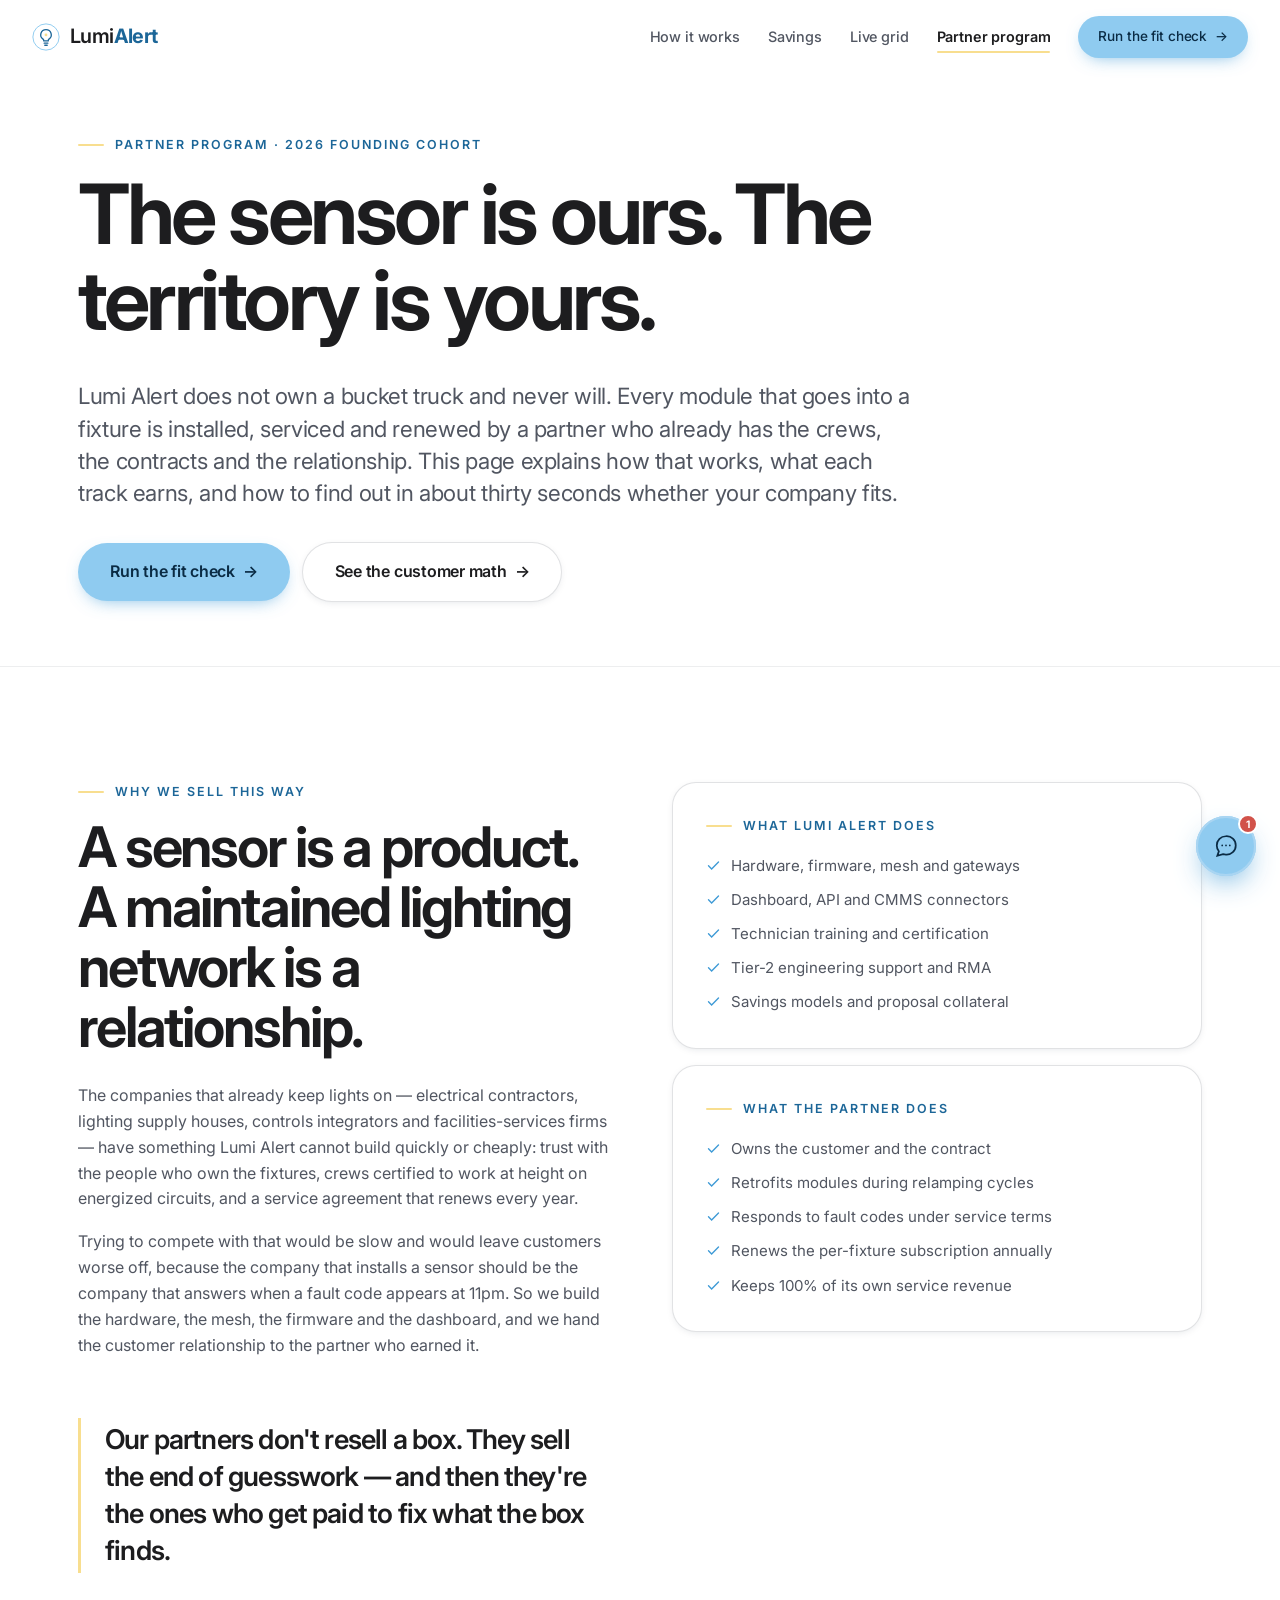
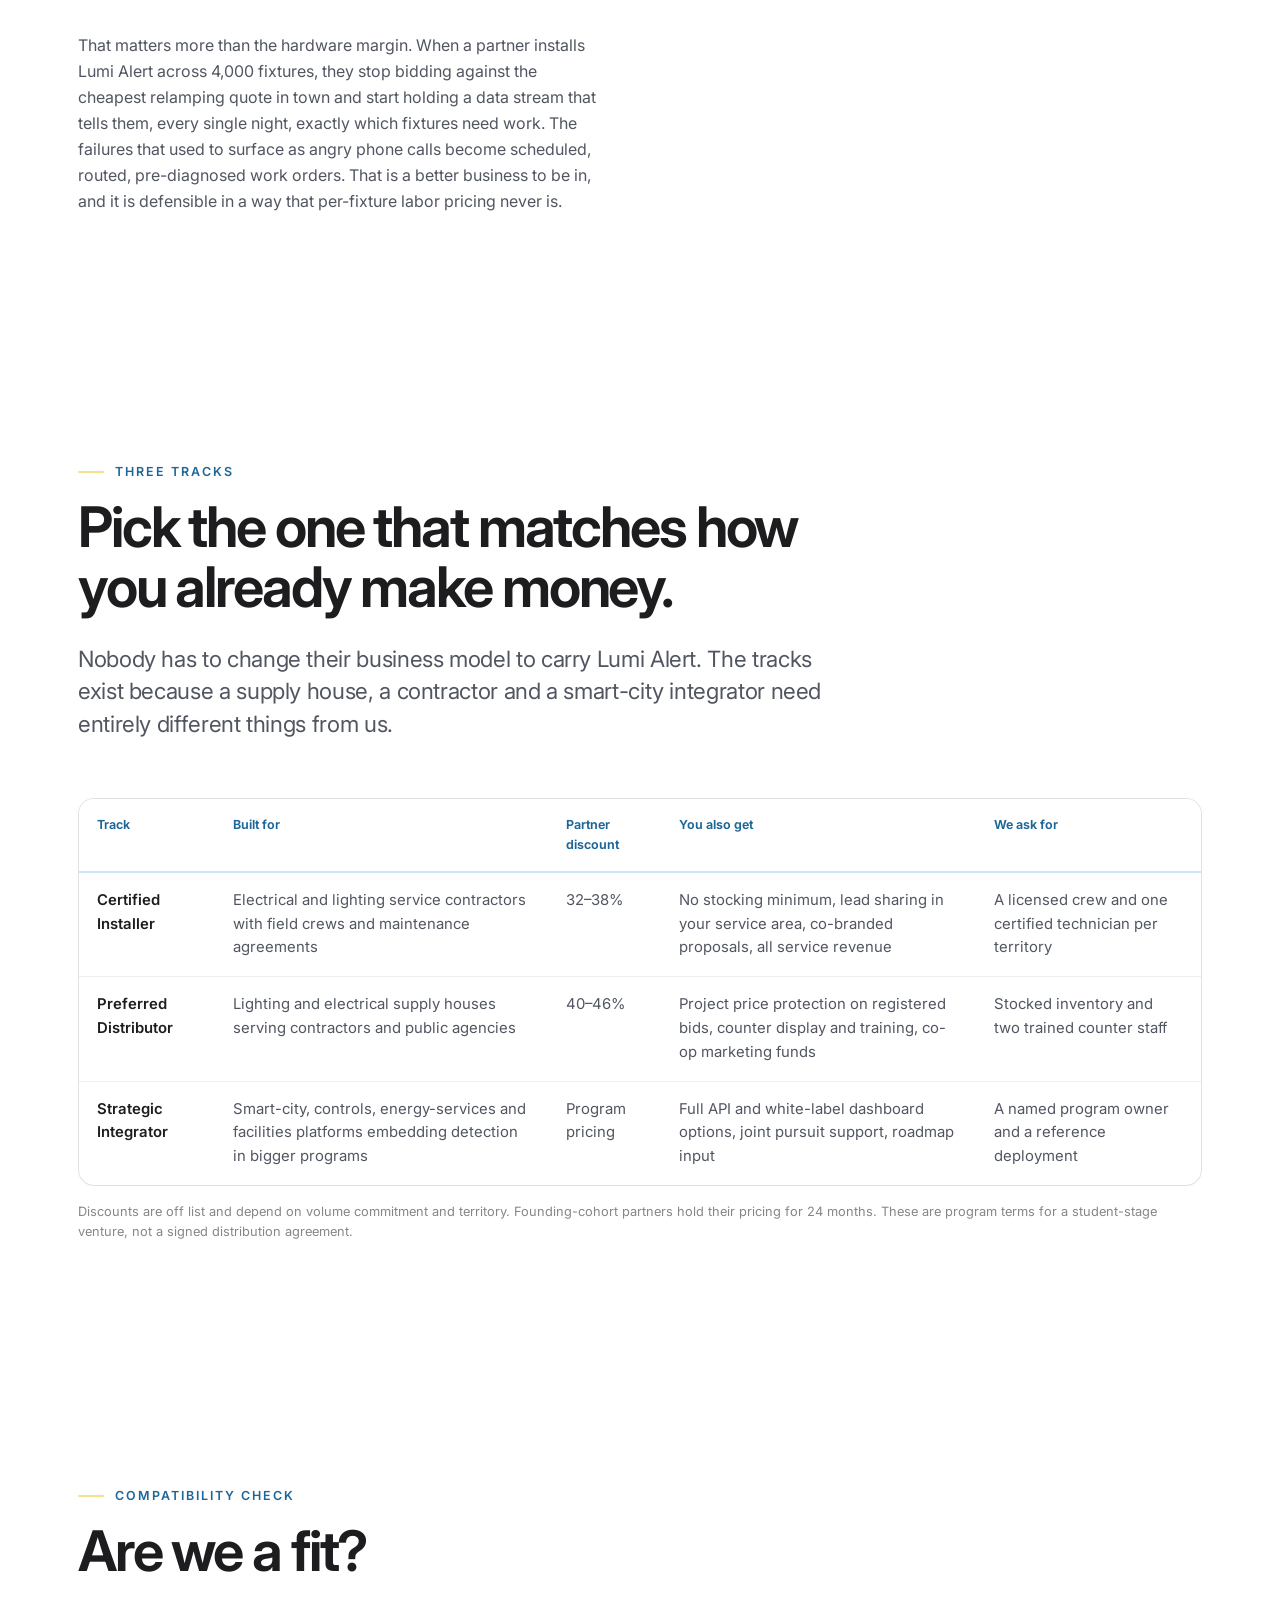
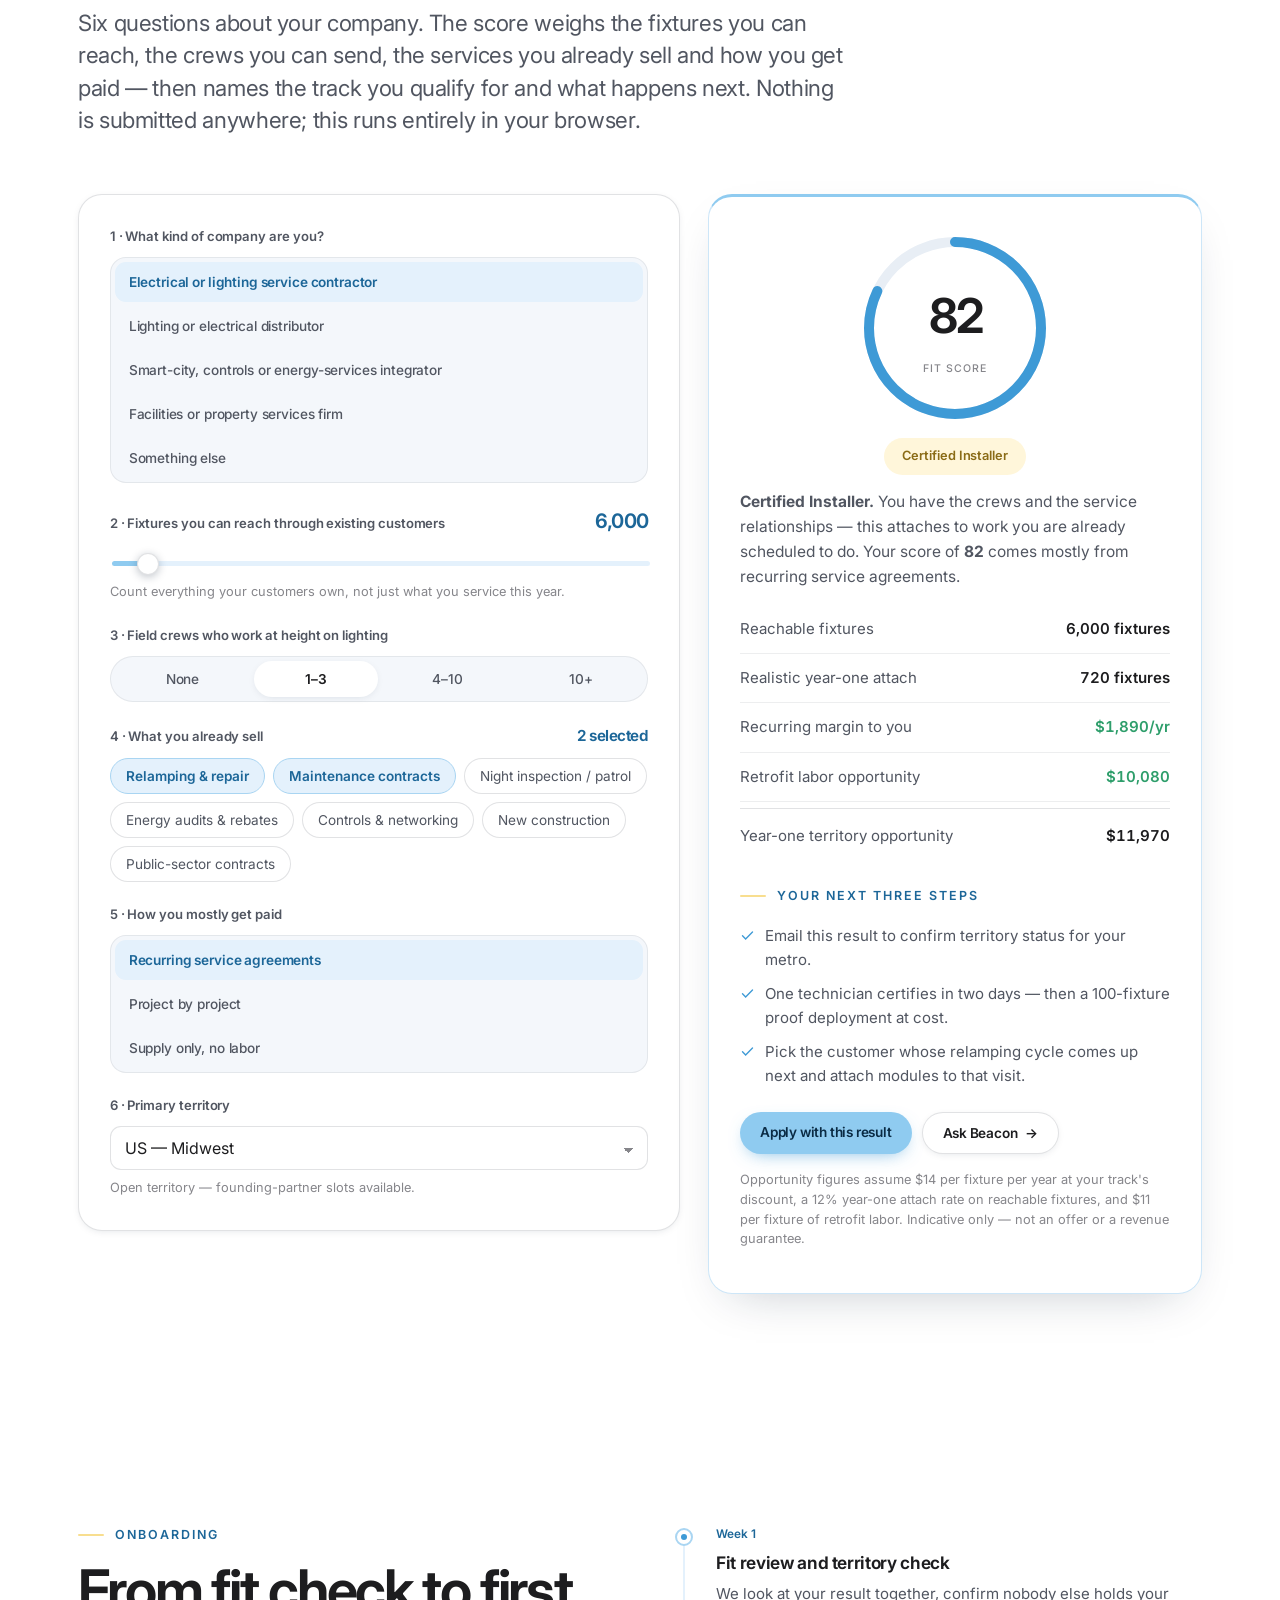
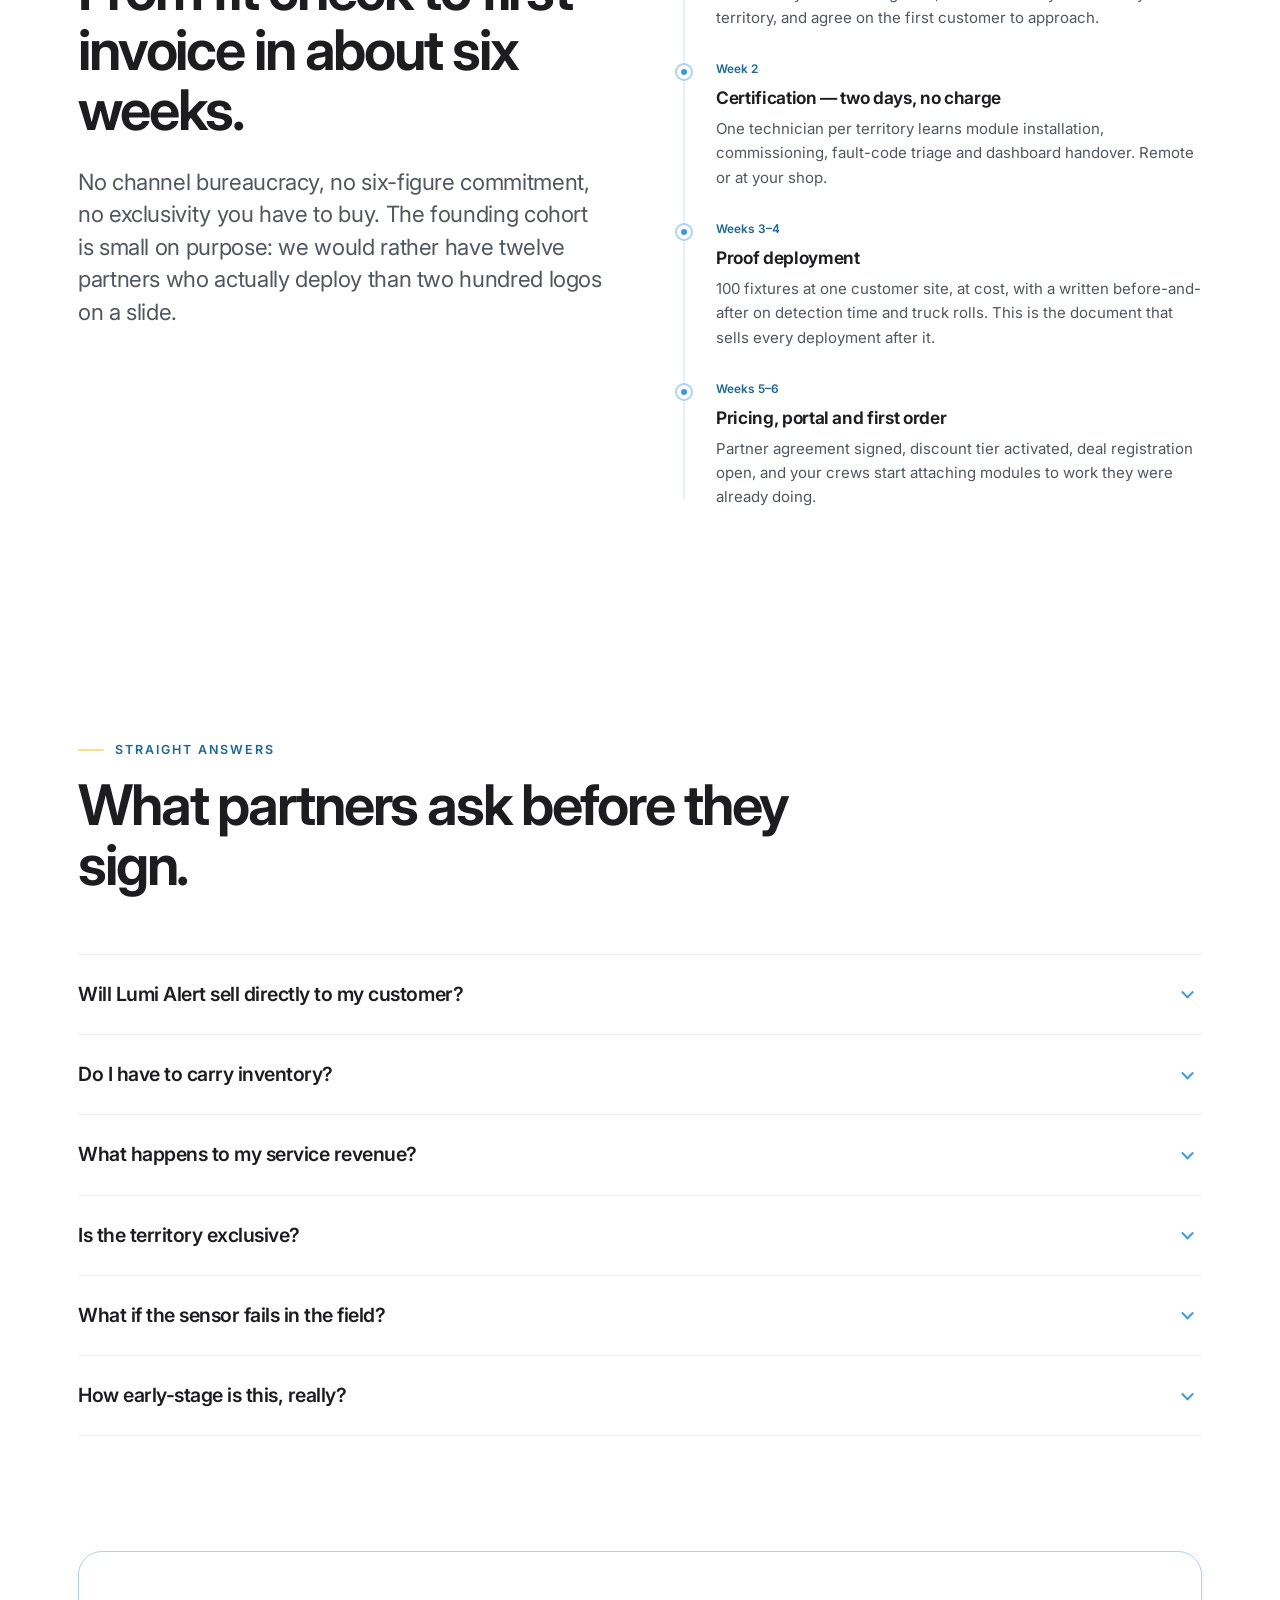
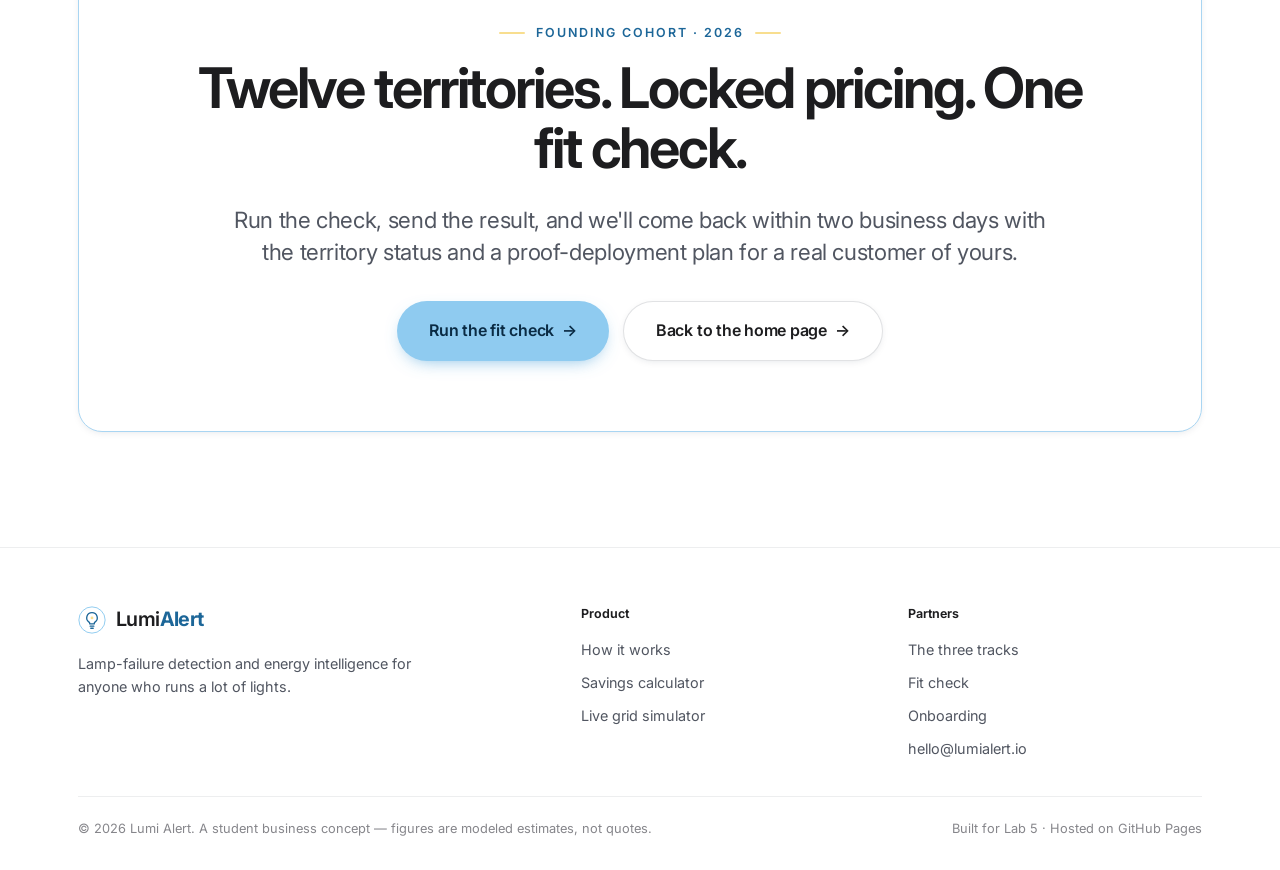
==== commit 4fd51f39: "White backgrounds throughout and Apple-scale typography" ====
--- a/partners.html
+++ b/partners.html
@@ -90,7 +90,7 @@
 </section>
 
 <!-- ================= TRACKS ================= -->
-<section id="tracks" style="background:var(--ink-800)">
+<section id="tracks" style="background:#fff">
   <div class="wrap">
     <div class="section-head rv">
       <p class="eyebrow">Three tracks</p>
@@ -247,7 +247,7 @@
 </section>
 
 <!-- ================= ONBOARDING ================= -->
-<section id="onboarding" style="background:var(--ink-800)">
+<section id="onboarding" style="background:#fff">
   <div class="wrap">
     <div class="grid g-2" style="gap:clamp(30px,5vw,70px);align-items:start">
       <div class="rv">
--- a/lumi.css
+++ b/lumi.css
@@ -6,9 +6,10 @@
 :root{
   /* surfaces — kept under the old names so inline styles stay valid */
   --ink-900:#FFFFFF;          /* page */
-  --ink-800:#F5F5F7;          /* alternating section */
+  --ink-800:#FFFFFF;          /* sections — white throughout */
   --ink-700:#FFFFFF;          /* card */
-  --ink-600:#EDF4FB;
+  --ink-600:#FFFFFF;
+  --wash:#F4F7FB;             /* chrome only: toggles, tracks, bubbles */
 
   --sky-50:#F2F9FF;
   --sky-100:#E4F1FC;
@@ -72,16 +73,16 @@
 
 /* ---------- type ---------- */
 h1,h2,h3,h4{font-family:var(--serif);font-weight:650;letter-spacing:-.032em;margin:0 0 .45em;color:var(--text)}
-h1{font-size:clamp(2.6rem,6.4vw,4.6rem);line-height:1.04;letter-spacing:-.04em}
-h2{font-size:clamp(1.95rem,4vw,3.1rem);line-height:1.08;letter-spacing:-.036em}
-h3{font-size:clamp(1.2rem,1.8vw,1.45rem);line-height:1.25;letter-spacing:-.022em}
-p{margin:0 0 1.05em;color:var(--text-dim)}
-.lead{font-size:clamp(1.05rem,1.4vw,1.28rem);line-height:1.5;color:var(--text-dim);max-width:62ch;letter-spacing:-.012em}
+h1{font-size:clamp(2.9rem,7vw,5.2rem);line-height:1.03;letter-spacing:-.042em}
+h2{font-size:clamp(2.15rem,4.6vw,3.5rem);line-height:1.07;letter-spacing:-.038em}
+h3{font-size:clamp(1.3rem,2vw,1.6rem);line-height:1.24;letter-spacing:-.024em}
+p{margin:0 0 1.05em;color:var(--text-dim);font-size:1.0rem;line-height:1.62}
+.lead{font-size:clamp(1.15rem,1.75vw,1.45rem);line-height:1.45;color:var(--text-dim);max-width:60ch;letter-spacing:-.016em}
 em,.it{font-style:normal;color:var(--text);font-weight:600;
   box-shadow:inset 0 -.42em 0 var(--butter-100)}
 
 .eyebrow{
-  font-size:.74rem;font-weight:600;letter-spacing:.16em;text-transform:uppercase;
+  font-size:.78rem;font-weight:600;letter-spacing:.16em;text-transform:uppercase;
   color:var(--sky-800);margin:0 0 1rem;display:flex;align-items:center;gap:.7rem;
 }
 .eyebrow::before{content:"";width:26px;height:2px;border-radius:2px;background:var(--butter-300)}
@@ -105,8 +106,8 @@
 /* ---------- buttons ---------- */
 .btn{
   display:inline-flex;align-items:center;justify-content:center;gap:.5rem;
-  padding:15px 30px;border:0;border-radius:999px;cursor:pointer;
-  font-size:.95rem;font-weight:600;letter-spacing:-.01em;
+  padding:16px 32px;border:0;border-radius:999px;cursor:pointer;
+  font-size:1rem;font-weight:600;letter-spacing:-.015em;
   background:var(--sky-400);color:#0A2B44;
   box-shadow:0 6px 18px -8px rgba(62,154,214,.75);
   transition:transform .35s var(--ease),box-shadow .35s var(--ease),background .25s;
@@ -136,11 +137,11 @@
 }
 .brand{display:flex;align-items:center;gap:10px;color:var(--text)}
 .brand .mark{width:28px;height:28px;flex:0 0 auto}
-.brand .nm{font-size:1.18rem;font-weight:600;letter-spacing:-.03em}
+.brand .nm{font-size:1.24rem;font-weight:600;letter-spacing:-.03em}
 .brand .nm b{font-weight:700;color:var(--sky-800)}
 .nav-links{display:flex;align-items:center;gap:28px}
 .nav-links a{
-  color:var(--text-dim);font-size:.86rem;font-weight:500;letter-spacing:-.01em;
+  color:var(--text-dim);font-size:.9rem;font-weight:500;letter-spacing:-.01em;
   position:relative;padding:4px 0;transition:color .3s
 }
 .nav-links a::after{content:"";position:absolute;left:0;bottom:-1px;height:2px;width:0;border-radius:2px;
@@ -164,8 +165,7 @@
 }
 
 /* ---------- hero ---------- */
-.hero{min-height:100svh;display:grid;align-items:center;padding:0;overflow:hidden;
-  background:linear-gradient(170deg,var(--sky-50) 0%,#FFFFFF 46%,var(--butter-50) 100%)}
+.hero{min-height:100svh;display:grid;align-items:center;padding:0;overflow:hidden;background:#fff}
 .hero-media{position:absolute;inset:0;z-index:0}
 .hero-media video{width:100%;height:100%;object-fit:cover;opacity:0;transition:opacity 1.4s var(--ease)}
 .hero-media video.ready{opacity:.9}
@@ -174,8 +174,8 @@
 .hero-scrim{
   position:absolute;inset:0;z-index:1;
   background:
-    linear-gradient(100deg,rgba(255,255,255,.96) 0%,rgba(255,255,255,.88) 38%,rgba(255,255,255,.46) 62%,rgba(255,255,255,.2) 100%),
-    linear-gradient(to top,rgba(255,255,255,.95) 2%,rgba(255,255,255,0) 32%);
+    linear-gradient(100deg,rgba(255,255,255,.97) 0%,rgba(255,255,255,.9) 40%,rgba(255,255,255,.5) 64%,rgba(255,255,255,.22) 100%),
+    linear-gradient(to top,rgba(255,255,255,.96) 2%,rgba(255,255,255,0) 30%);
 }
 .hero-inner{position:relative;z-index:2;padding-block:132px 104px}
 .hero h1{max-width:16ch}
@@ -206,7 +206,7 @@
 @media(max-width:700px){.video-badge{display:none}}
 
 /* ---------- marquee ---------- */
-.strip{border-block:1px solid var(--line-soft);background:var(--ink-800);overflow:hidden;padding:16px 0}
+.strip{border-block:1px solid var(--line-soft);background:#fff;overflow:hidden;padding:16px 0}
 .strip .track{display:flex;gap:56px;width:max-content;animation:slide 34s linear infinite}
 .strip span{font-size:.82rem;font-weight:500;color:var(--text-mute);white-space:nowrap;display:flex;align-items:center;gap:11px}
 .strip span::before{content:"";width:6px;height:6px;border-radius:50%;background:var(--butter-300)}
@@ -215,7 +215,7 @@
 
 /* ---------- cards ---------- */
 .card{
-  background:var(--ink-700);border:1px solid var(--line-soft);border-radius:var(--r-lg);
+  background:#fff;border:1px solid var(--line);border-radius:var(--r-lg);
   padding:clamp(24px,2.6vw,34px);position:relative;overflow:hidden;
   box-shadow:var(--shadow-sm);
   transition:border-color .4s var(--ease),transform .4s var(--ease),box-shadow .4s var(--ease)
@@ -232,9 +232,9 @@
 
 /* ---------- stats ---------- */
 .stats{display:grid;grid-template-columns:repeat(4,1fr);gap:1px;background:var(--line-soft);
-  border:1px solid var(--line-soft);border-radius:var(--r-lg);overflow:hidden}
+  border:1px solid var(--line);border-radius:var(--r-lg);overflow:hidden}
 .stat{background:#fff;padding:clamp(24px,3vw,36px) 24px;text-align:center}
-.stat .num{font-size:clamp(2.1rem,4.2vw,3.1rem);font-weight:650;letter-spacing:-.04em;line-height:1;color:var(--sky-800)}
+.stat .num{font-size:clamp(2.3rem,4.6vw,3.4rem);font-weight:650;letter-spacing:-.04em;line-height:1;color:var(--sky-800)}
 .stat .num small{font-size:.5em}
 .stat .lbl{font-size:.8rem;color:var(--text-mute);margin-top:10px}
 @media(max-width:780px){.stats{grid-template-columns:repeat(2,1fr)}}
@@ -247,12 +247,10 @@
 /* ---------- calculator ---------- */
 .calc{display:grid;grid-template-columns:minmax(0,.95fr) minmax(0,1.05fr);gap:clamp(18px,2.2vw,30px);align-items:start}
 @media(max-width:980px){.calc{grid-template-columns:1fr}}
-.panel{background:#fff;border:1px solid var(--line-soft);border-radius:var(--r-lg);
+.panel{background:#fff;border:1px solid var(--line);border-radius:var(--r-lg);
   padding:clamp(22px,2.4vw,32px);box-shadow:var(--shadow-sm)}
-.panel.result{
-  background:linear-gradient(165deg,var(--sky-50),#fff 58%,var(--butter-50));
-  border-color:var(--sky-200);position:sticky;top:88px;box-shadow:var(--shadow)
-}
+.panel.result{background:#fff;border-color:var(--sky-200);border-top:3px solid var(--sky-400);
+  position:sticky;top:88px;box-shadow:var(--shadow)}
 @media(max-width:980px){.panel.result{position:static}}
 .field{margin-bottom:22px}
 .field:last-child{margin-bottom:0}
@@ -273,7 +271,7 @@
   width:20px;height:20px;border-radius:50%;background:#fff;border:1px solid var(--line);
   box-shadow:0 2px 8px rgba(16,32,56,.26);cursor:grab
 }
-.seg{display:grid;grid-auto-flow:column;gap:4px;background:var(--ink-800);
+.seg{display:grid;grid-auto-flow:column;gap:4px;background:var(--wash);
   border:1px solid var(--line-soft);border-radius:999px;padding:4px}
 .seg button{
   background:none;border:0;border-radius:999px;padding:10px 8px;cursor:pointer;
@@ -294,7 +292,7 @@
   background-position:calc(100% - 19px) calc(50% + 2px),calc(100% - 14px) calc(50% + 2px);
   background-size:5px 5px,5px 5px;background-repeat:no-repeat;padding-right:38px}
 
-.headline-num{font-size:clamp(2.6rem,5.4vw,4rem);font-weight:650;letter-spacing:-.045em;line-height:1;color:var(--text)}
+.headline-num{font-size:clamp(2.9rem,5.8vw,4.4rem);font-weight:650;letter-spacing:-.045em;line-height:1;color:var(--text)}
 .headline-sub{font-size:.85rem;color:var(--text-mute);margin-top:9px}
 .kv{display:flex;justify-content:space-between;gap:16px;padding:12px 0;border-bottom:1px solid var(--line-soft);font-size:.94rem}
 .kv:last-of-type{border-bottom:0}
@@ -305,7 +303,7 @@
 dl{margin:0}
 .bars{margin:24px 0 0;display:grid;gap:12px}
 .bar-row{display:grid;grid-template-columns:86px 1fr;gap:12px;align-items:center;font-size:.82rem;color:var(--text-mute)}
-.bar{height:34px;border-radius:9px;background:var(--ink-800);overflow:hidden;position:relative}
+.bar{height:34px;border-radius:9px;background:var(--wash);overflow:hidden;position:relative}
 .bar i{position:absolute;inset:0 auto 0 0;width:0;border-radius:9px;transition:width 1.1s var(--ease);display:block}
 .bar.before i{background:linear-gradient(90deg,var(--butter-300),var(--butter-500))}
 .bar.after i{background:linear-gradient(90deg,var(--sky-300),var(--sky-400))}
@@ -321,12 +319,11 @@
 .disclaim{font-size:.8rem;color:var(--text-mute);margin-top:16px;line-height:1.55}
 
 /* ---------- simulator ---------- */
-.sim-shell{border:1px solid var(--line-soft);border-radius:var(--r-lg);overflow:hidden;
+.sim-shell{border:1px solid var(--line);border-radius:var(--r-lg);overflow:hidden;
   background:#fff;box-shadow:var(--shadow-sm)}
 .sim-bar{display:flex;flex-wrap:wrap;gap:14px;align-items:center;justify-content:space-between;
   padding:14px 18px;border-bottom:1px solid var(--line-soft);background:#fff}
-.sim-canvas-wrap{position:relative;aspect-ratio:16/8.4;min-height:260px;
-  background:linear-gradient(170deg,var(--sky-50),#fff 60%,var(--butter-50))}
+.sim-canvas-wrap{position:relative;aspect-ratio:16/8.4;min-height:260px;background:#fff}
 #simCanvas{position:absolute;inset:0;width:100%;height:100%}
 .sim-hint{position:absolute;left:16px;bottom:12px;font-size:.74rem;color:var(--text-mute);pointer-events:none}
 .sim-readout{display:grid;grid-template-columns:repeat(4,1fr);gap:1px;background:var(--line-soft);border-top:1px solid var(--line-soft)}
@@ -359,8 +356,7 @@
 .chip[aria-pressed=true]{background:var(--sky-100);color:var(--sky-800);border-color:var(--sky-300);font-weight:600}
 
 /* ---------- partner page bits ---------- */
-.page-hero{padding:clamp(132px,15vh,190px) 0 clamp(46px,5vw,72px);position:relative;overflow:hidden;
-  background:linear-gradient(170deg,var(--sky-50),#fff 70%)}
+.page-hero{padding:clamp(132px,15vh,190px) 0 clamp(46px,5vw,72px);position:relative;overflow:hidden;background:#fff}
 .prose{max-width:72ch}
 .prose h3{margin-top:2.2em}
 .prose ul{padding-left:1.1em;color:var(--text-dim)}
@@ -374,13 +370,13 @@
 .tl .dot{position:absolute;left:3px;top:3px;width:18px;height:18px;border-radius:50%;
   background:#fff;border:2px solid var(--sky-300);display:grid;place-content:center}
 .tl .dot::after{content:"";width:6px;height:6px;border-radius:50%;background:var(--sky-600)}
-.tl h4{font-size:1rem;font-weight:650;letter-spacing:-.02em;margin:0 0 .3em;color:var(--text)}
+.tl h4{font-size:1.08rem;font-weight:650;letter-spacing:-.02em;margin:0 0 .3em;color:var(--text)}
 .tl p{font-size:.94rem;margin:0}
 .tl .when{font-size:.74rem;font-weight:600;color:var(--sky-800);margin-bottom:.4em}
 .faq{border-top:1px solid var(--line-soft)}
 .faq details{border-bottom:1px solid var(--line-soft)}
-.faq summary{cursor:pointer;list-style:none;padding:22px 40px 22px 0;position:relative;
-  font-size:1.12rem;font-weight:600;letter-spacing:-.025em;color:var(--text)}
+.faq summary{cursor:pointer;list-style:none;padding:24px 44px 24px 0;position:relative;
+  font-size:1.22rem;font-weight:600;letter-spacing:-.025em;color:var(--text)}
 .faq summary::-webkit-details-marker{display:none}
 .faq summary::after{content:"";position:absolute;right:10px;top:50%;width:9px;height:9px;
   border-right:2px solid var(--sky-600);border-bottom:2px solid var(--sky-600);
@@ -391,18 +387,19 @@
 
 .table{width:100%;border-collapse:collapse;font-size:.93rem}
 .table th,.table td{text-align:left;padding:16px 18px;border-bottom:1px solid var(--line-soft);vertical-align:top;color:var(--text-dim)}
-.table thead th{background:var(--sky-50);font-size:.78rem;font-weight:650;color:var(--sky-800);letter-spacing:-.005em}
+.table thead th{background:#fff;border-bottom:2px solid var(--sky-200);font-size:.78rem;font-weight:650;color:var(--sky-800);letter-spacing:-.005em}
 .table td:first-child{color:var(--text);font-weight:600}
 .table tbody tr:hover{background:var(--butter-50)}
-.table-scroll{overflow-x:auto;border:1px solid var(--line-soft);border-radius:var(--r-md);background:#fff}
+.table tbody tr:last-child td{border-bottom:0}
+.table-scroll{overflow-x:auto;border:1px solid var(--line);border-radius:var(--r-md);background:#fff}
 
 /* ---------- cta + footer ---------- */
 .cta-band{
-  border:1px solid var(--sky-200);border-radius:var(--r-lg);text-align:center;
+  border:1px solid var(--sky-300);border-radius:var(--r-lg);text-align:center;
   padding:clamp(42px,5.5vw,74px) clamp(24px,4vw,56px);
-  background:linear-gradient(160deg,var(--sky-100),#fff 55%,var(--butter-100))
-}
-footer{border-top:1px solid var(--line-soft);background:var(--ink-800);padding:56px 0 30px;font-size:.9rem;color:var(--text-dim)}
+  background:#fff;box-shadow:var(--shadow-sm)
+}
+footer{border-top:1px solid var(--line-soft);background:#fff;padding:56px 0 30px;font-size:.9rem;color:var(--text-dim)}
 .foot-grid{display:grid;grid-template-columns:1.6fr 1fr 1fr;gap:32px;margin-bottom:36px}
 @media(max-width:760px){.foot-grid{grid-template-columns:1fr 1fr}.foot-grid>div:first-child{grid-column:1/-1}}
 footer h5{font-size:.78rem;font-weight:650;color:var(--text);margin:0 0 14px}
@@ -411,8 +408,8 @@
 footer a:hover{color:var(--sky-800)}
 .foot-bottom{display:flex;flex-wrap:wrap;gap:14px;justify-content:space-between;align-items:center;
   border-top:1px solid var(--line-soft);padding-top:22px;font-size:.8rem;color:var(--text-mute)}
-.xfactor{border:1px solid var(--butter-200);border-radius:var(--r-md);padding:20px 24px;margin-bottom:32px;
-  background:var(--butter-50)}
+.xfactor{border:1px solid var(--butter-200);border-left:4px solid var(--butter-300);border-radius:var(--r-md);
+  padding:20px 24px;margin-bottom:32px;background:#fff}
 .xfactor b{color:var(--butter-800);font-size:.78rem;display:block;margin-bottom:7px}
 .xfactor p{margin:0;font-size:.92rem;color:var(--text-dim);max-width:82ch}
 
@@ -439,8 +436,7 @@
   transition:transform .4s var(--ease),opacity .3s var(--ease)
 }
 .chat-panel.open{transform:none;opacity:1;pointer-events:auto}
-.chat-head{display:flex;align-items:center;gap:12px;padding:15px 18px;border-bottom:1px solid var(--line-soft);
-  background:linear-gradient(110deg,var(--sky-50),var(--butter-50))}
+.chat-head{display:flex;align-items:center;gap:12px;padding:15px 18px;border-bottom:1px solid var(--line-soft);background:#fff}
 .chat-head .av{width:38px;height:38px;border-radius:50%;flex:0 0 auto;background:var(--sky-400);
   display:grid;place-content:center;color:#0A2B44}
 .chat-head .who{flex:1;min-width:0}
@@ -448,20 +444,20 @@
 .chat-head .who span{font-size:.75rem;color:var(--good);display:flex;align-items:center;gap:6px}
 .chat-head .who span::before{content:"";width:6px;height:6px;border-radius:50%;background:var(--good)}
 .chat-head button{background:none;border:0;color:var(--text-mute);cursor:pointer;padding:6px;border-radius:8px}
-.chat-head button:hover{color:var(--text);background:rgba(11,18,32,.06)}
+.chat-head button:hover{color:var(--text);background:var(--wash)}
 .chat-log{flex:1;overflow-y:auto;padding:18px;display:flex;flex-direction:column;gap:11px;scrollbar-width:thin}
 .chat-log::-webkit-scrollbar{width:6px}
 .chat-log::-webkit-scrollbar-thumb{background:rgba(11,18,32,.16);border-radius:6px}
 .msg{max-width:85%;padding:11px 15px;border-radius:17px;font-size:.93rem;line-height:1.5;animation:pop .35s var(--ease)}
 @keyframes pop{from{opacity:0;transform:translateY(8px)}}
-.msg.bot{background:var(--ink-800);border-bottom-left-radius:5px;align-self:flex-start;color:var(--text)}
+.msg.bot{background:var(--wash);border-bottom-left-radius:5px;align-self:flex-start;color:var(--text)}
 .msg.me{background:var(--sky-400);color:#0A2B44;border-bottom-right-radius:5px;align-self:flex-end;font-weight:500}
 .msg b{color:var(--sky-800);font-weight:650}
 .msg.me b{color:#0A2B44}
 .msg ul{margin:.45em 0 0;padding-left:1.1em}
 .msg li{margin-bottom:.3em}
 .msg a{text-decoration:underline}
-.typing{display:flex;gap:4px;align-self:flex-start;padding:14px 16px;background:var(--ink-800);
+.typing{display:flex;gap:4px;align-self:flex-start;padding:14px 16px;background:var(--wash);
   border-radius:17px;border-bottom-left-radius:5px}
 .typing i{width:6px;height:6px;border-radius:50%;background:var(--text-mute);animation:bob 1.3s infinite}
 .typing i:nth-child(2){animation-delay:.18s}
@@ -473,7 +469,7 @@
   border-radius:999px;padding:8px 14px;font-size:.8rem;font-weight:500;cursor:pointer;transition:all .25s}
 .chat-quick button:hover{background:var(--sky-100);border-color:var(--sky-300)}
 .chat-form{display:flex;gap:9px;padding:13px 16px;border-top:1px solid var(--line-soft);background:#fff}
-.chat-form input{flex:1;background:var(--ink-800);border:1px solid transparent;border-radius:999px;
+.chat-form input{flex:1;background:var(--wash);border:1px solid transparent;border-radius:999px;
   padding:12px 16px;color:var(--text);font-size:.93rem;min-width:0}
 .chat-form input:focus{border-color:var(--sky-400);background:#fff;outline:none;box-shadow:0 0 0 3px var(--sky-100)}
 .chat-form button{width:44px;height:44px;flex:0 0 auto;border:0;border-radius:50%;cursor:pointer;
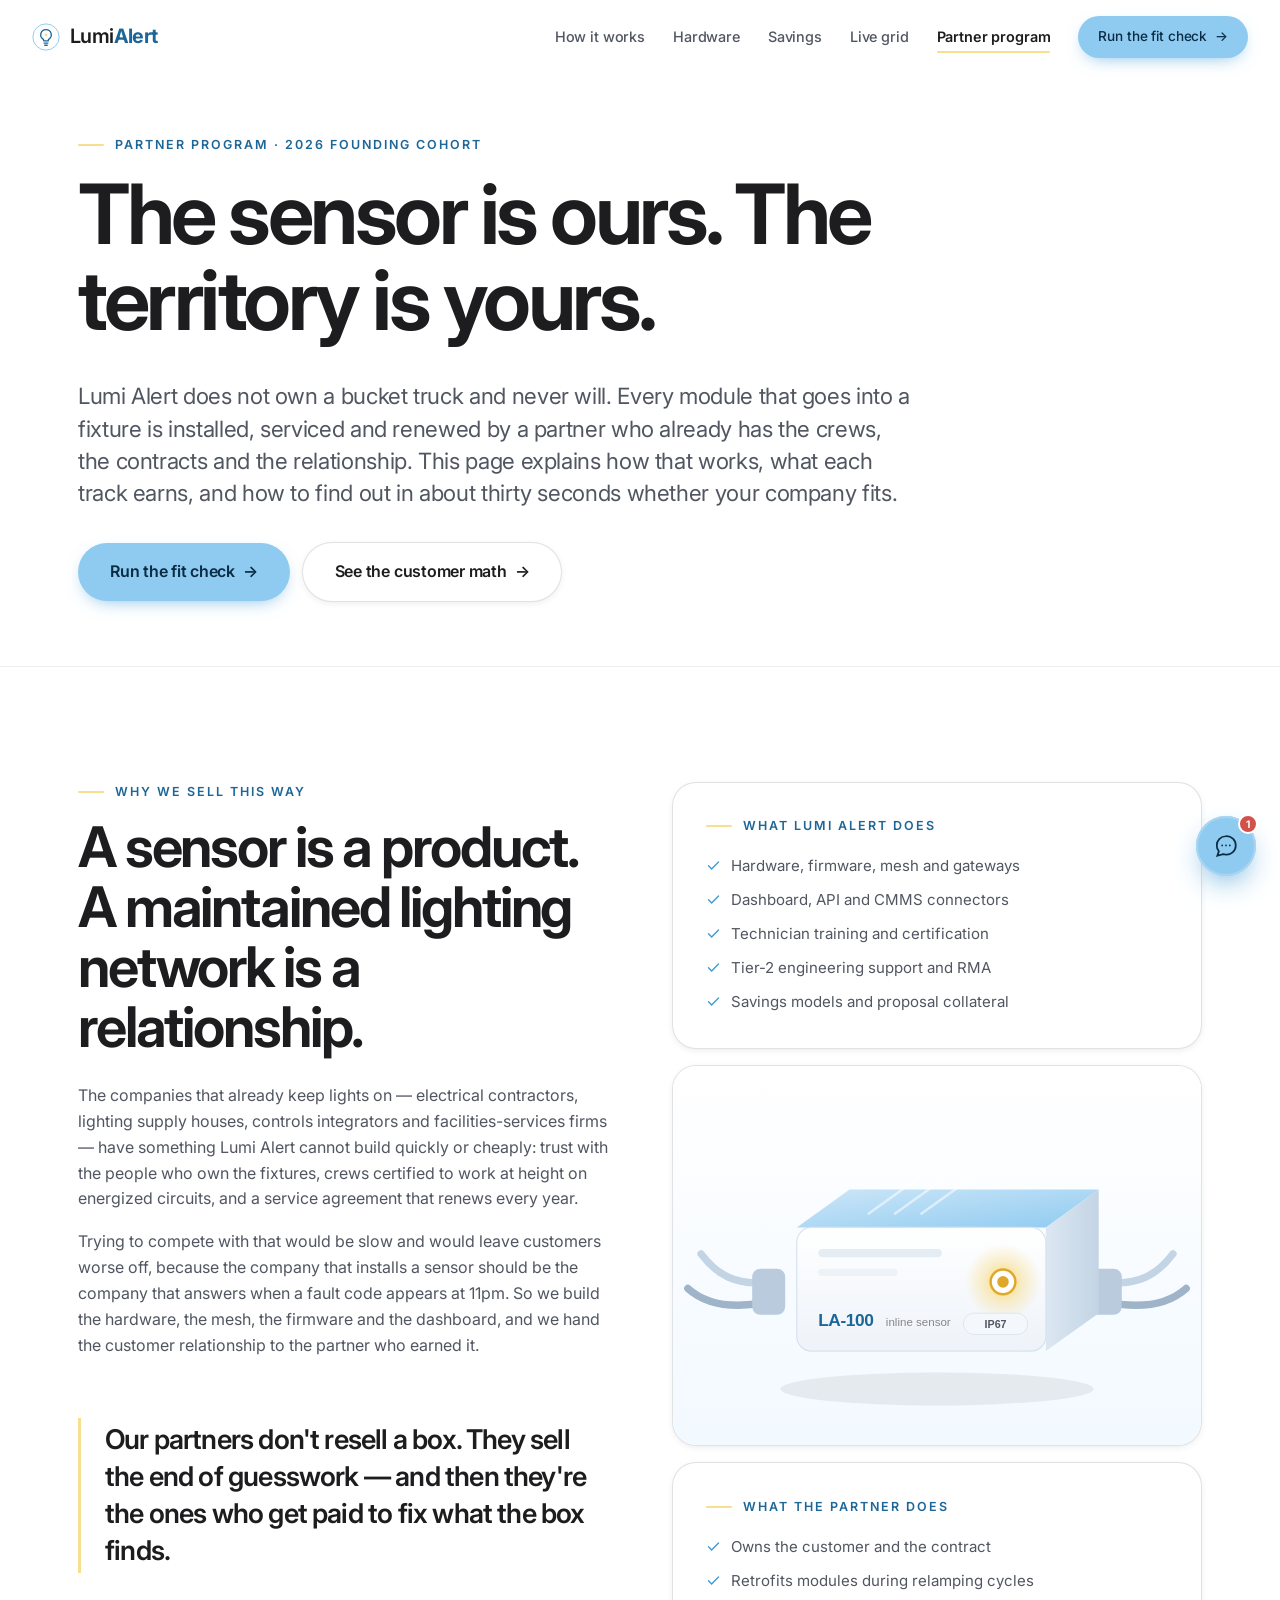
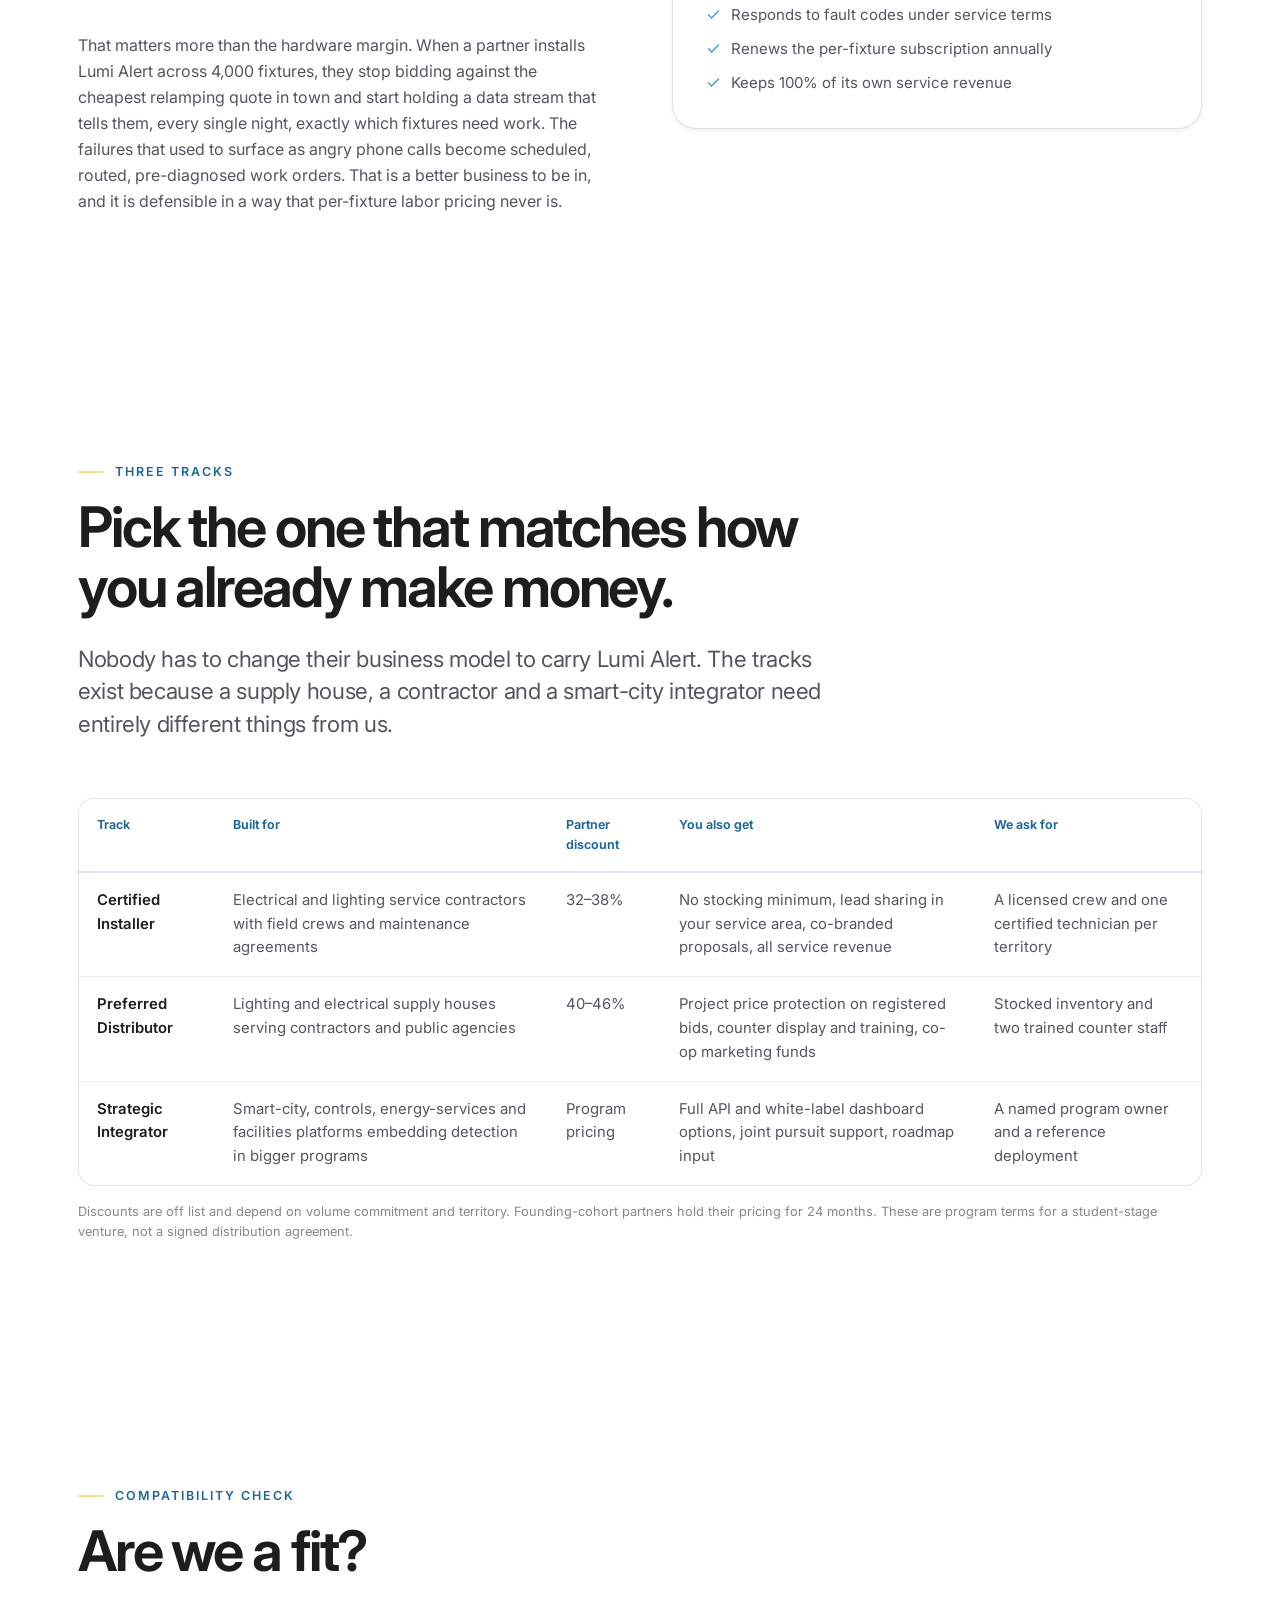
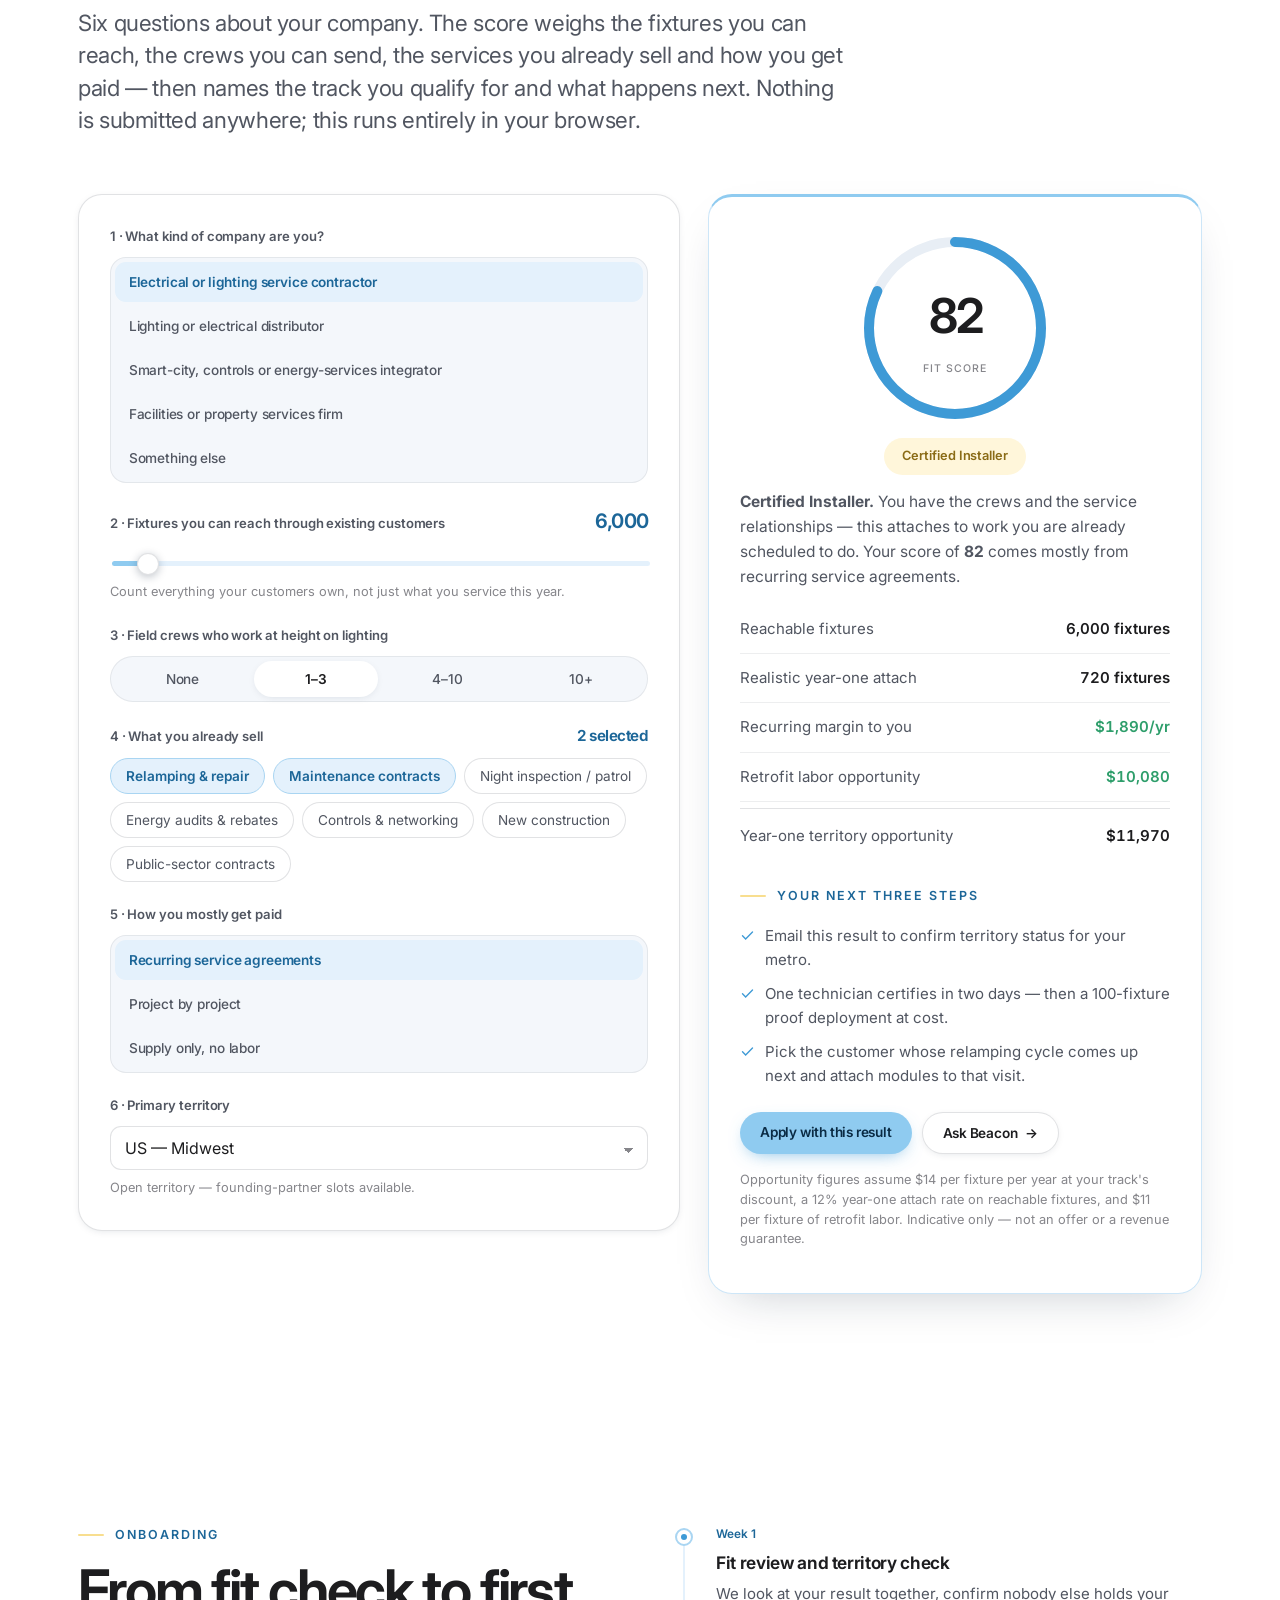
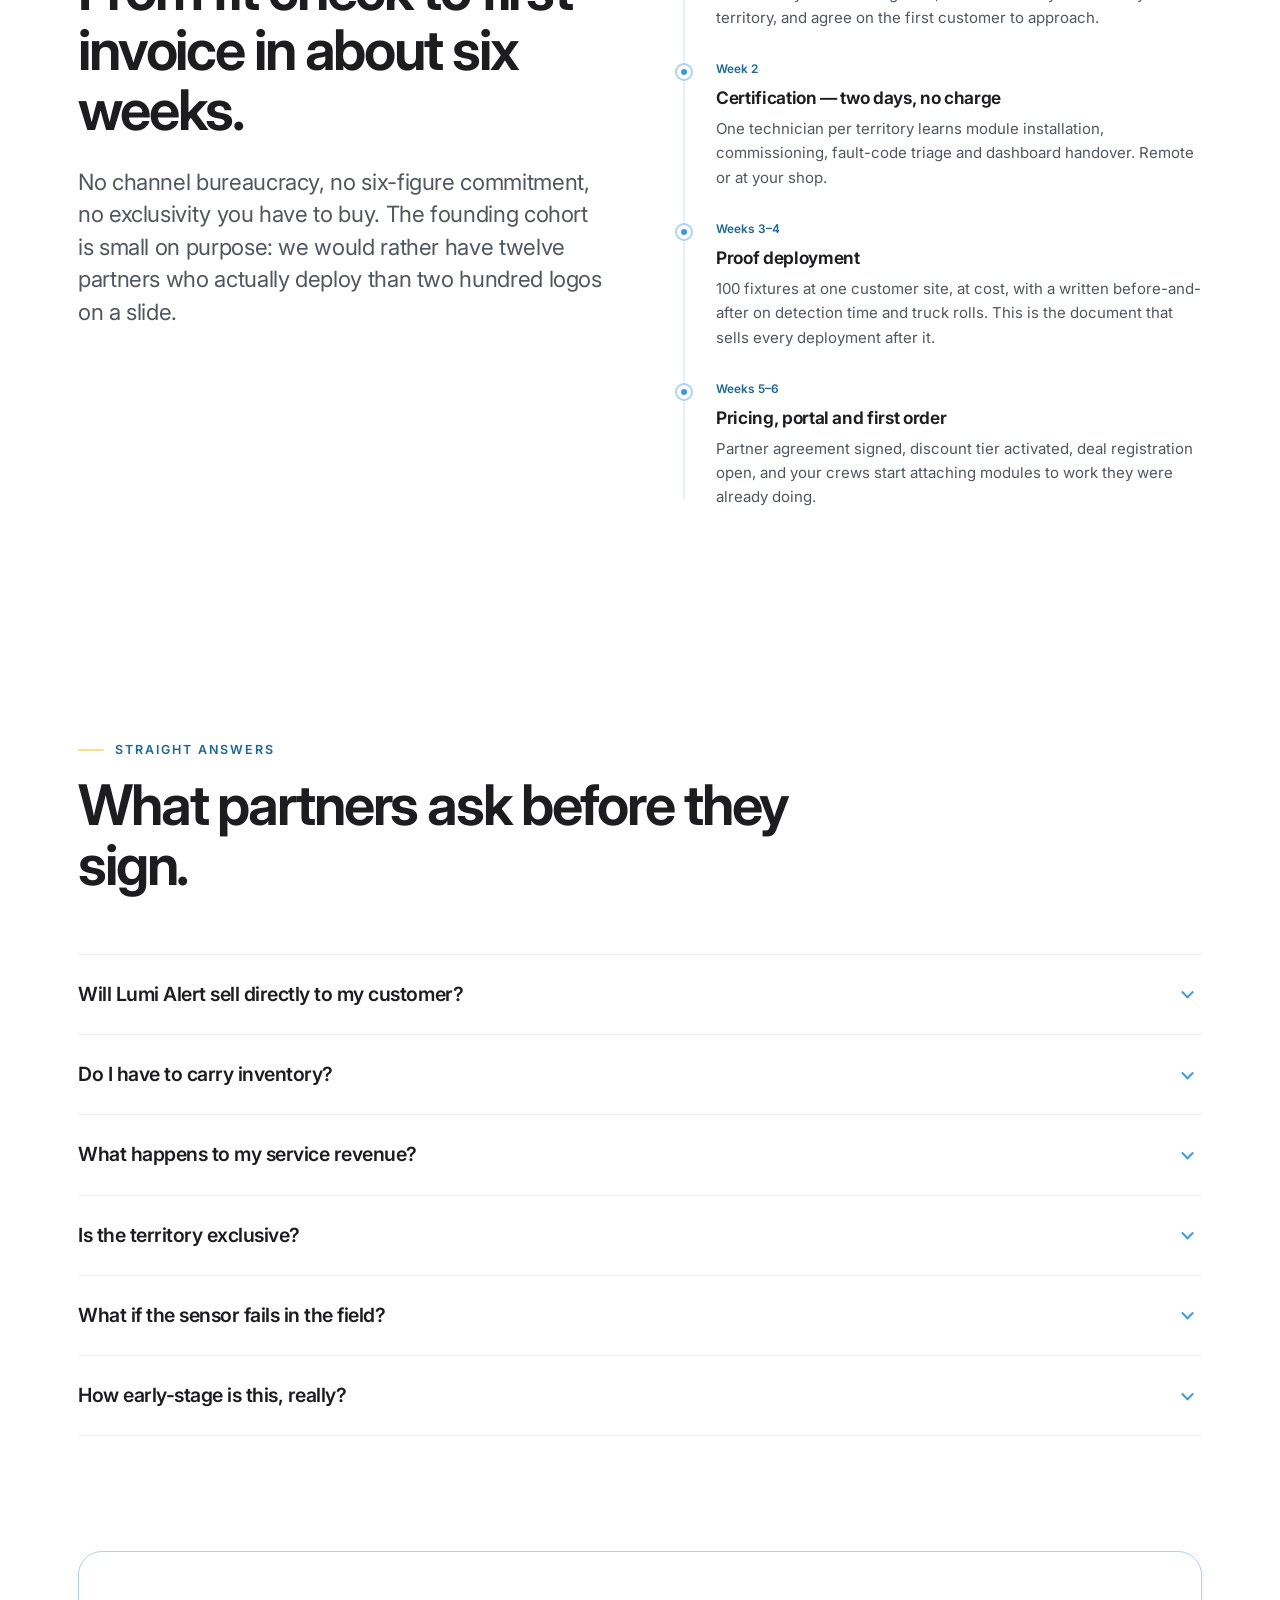
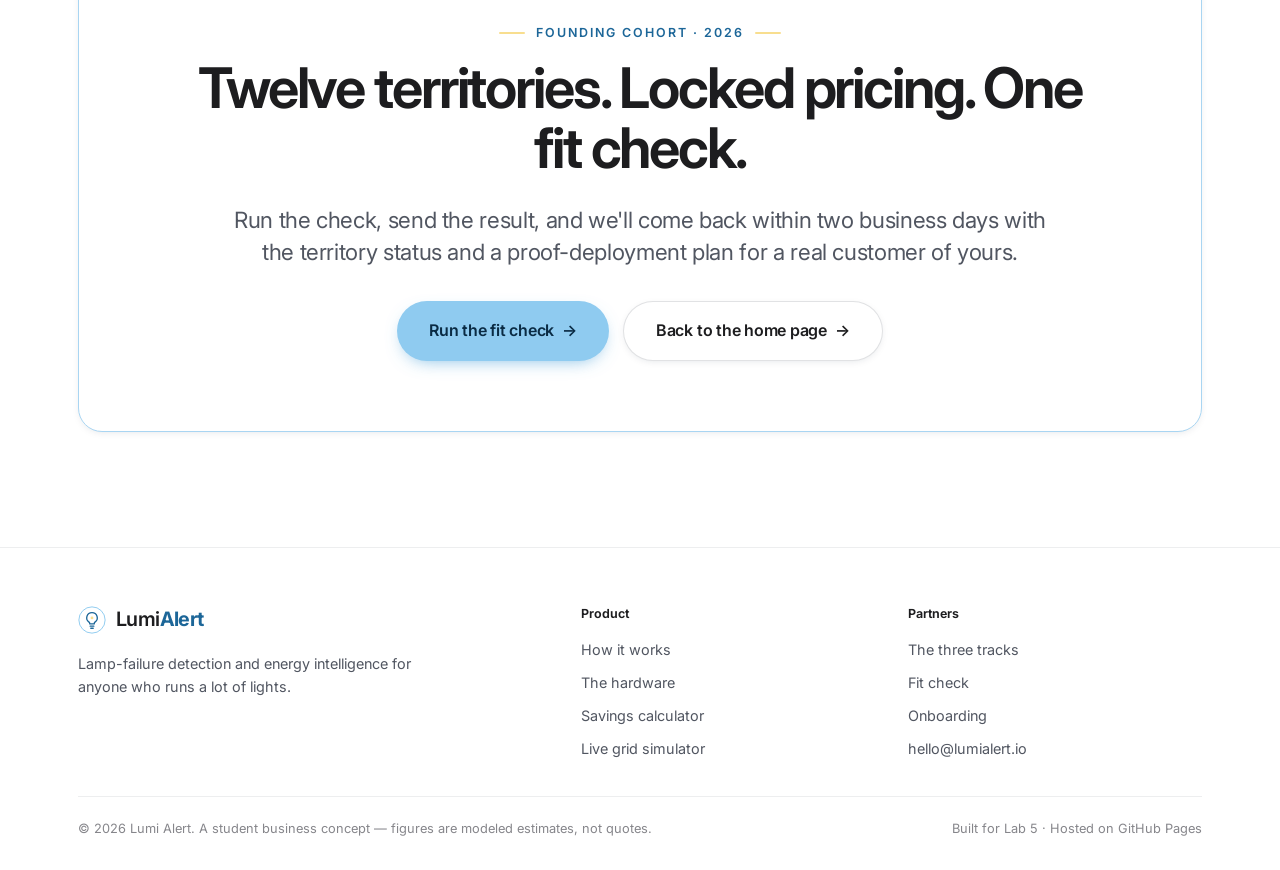
==== commit e5cbd1d9: "Add product imagery: sensor, gateway, dashboard, install cutaway" ====
--- a/partners.html
+++ b/partners.html
@@ -26,6 +26,7 @@
   </a>
   <nav class="nav-links" id="navLinks" aria-label="Main">
     <a href="index.html#how">How it works</a>
+    <a href="index.html#hardware">Hardware</a>
     <a href="index.html#savings">Savings</a>
     <a href="index.html#grid">Live grid</a>
     <a href="partners.html" aria-current="page">Partner program</a>
@@ -74,6 +75,9 @@
             <li><svg width="15" height="15" viewBox="0 0 24 24" fill="none" stroke="currentColor" stroke-width="2.2" stroke-linecap="round"><path d="M4 12.5l5 5L20 6.5"/></svg> Savings models and proposal collateral</li>
           </ul>
         </div>
+        <figure class="shot" style="margin-bottom:16px">
+          <img src="product-module.svg" alt="The LA-100 inline sensor module that partners install in existing fixtures." loading="lazy" width="640" height="460">
+        </figure>
         <div class="card">
           <p class="eyebrow">What the partner does</p>
           <ul class="checklist">
@@ -355,6 +359,7 @@
         <h5>Product</h5>
         <ul>
           <li><a href="index.html#how">How it works</a></li>
+          <li><a href="index.html#hardware">The hardware</a></li>
           <li><a href="index.html#savings">Savings calculator</a></li>
           <li><a href="index.html#grid">Live grid simulator</a></li>
         </ul>
--- a/lumi.css
+++ b/lumi.css
@@ -229,6 +229,21 @@
   font-size:.95rem;font-weight:700;letter-spacing:-.01em;margin-bottom:18px
 }
 .ico{width:34px;height:34px;margin-bottom:16px;color:var(--sky-600)}
+
+/* ---------- product shots ---------- */
+figure{margin:0}
+.shot{background:#fff;border:1px solid var(--line);border-radius:var(--r-lg);overflow:hidden;
+  box-shadow:var(--shadow-sm);transition:transform .4s var(--ease),box-shadow .4s var(--ease),border-color .4s}
+.shot:hover{transform:translateY(-3px);box-shadow:var(--shadow);border-color:var(--sky-200)}
+.shot img{width:100%;height:auto;display:block;background:linear-gradient(180deg,#fff,var(--sky-50))}
+.shot figcaption{padding:clamp(20px,2.2vw,28px)}
+.shot figcaption h3{margin-bottom:.35em}
+.shot figcaption p{margin:0;font-size:.95rem}
+.shot .tagline{display:inline-block;margin-bottom:10px;font-size:.74rem;font-weight:650;letter-spacing:.1em;
+  text-transform:uppercase;color:var(--sky-800);background:var(--sky-50);border-radius:999px;padding:5px 12px}
+.shot.wide{display:block;margin-top:clamp(28px,4vw,48px)}
+.shot.wide img{background:#fff}
+.shot.wide figcaption{border-top:1px solid var(--line-soft);background:#fff}
 
 /* ---------- stats ---------- */
 .stats{display:grid;grid-template-columns:repeat(4,1fr);gap:1px;background:var(--line-soft);
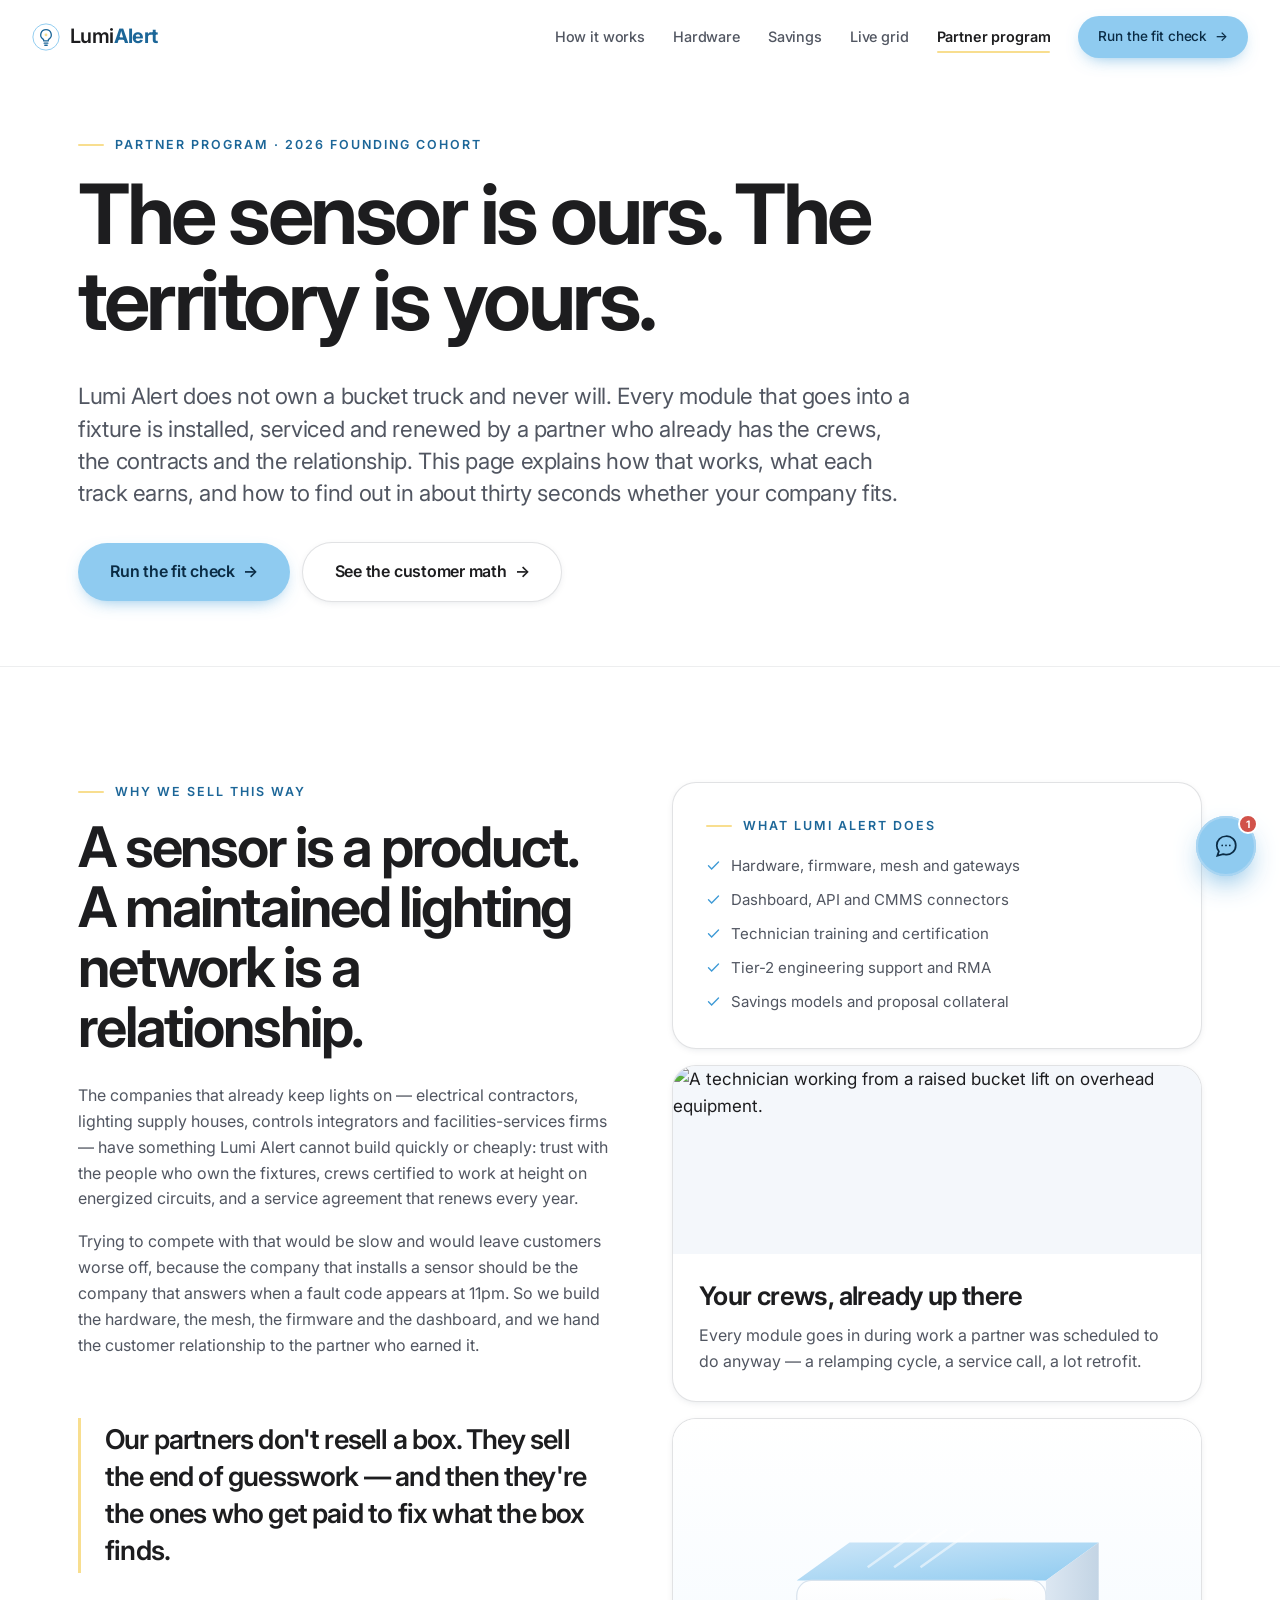
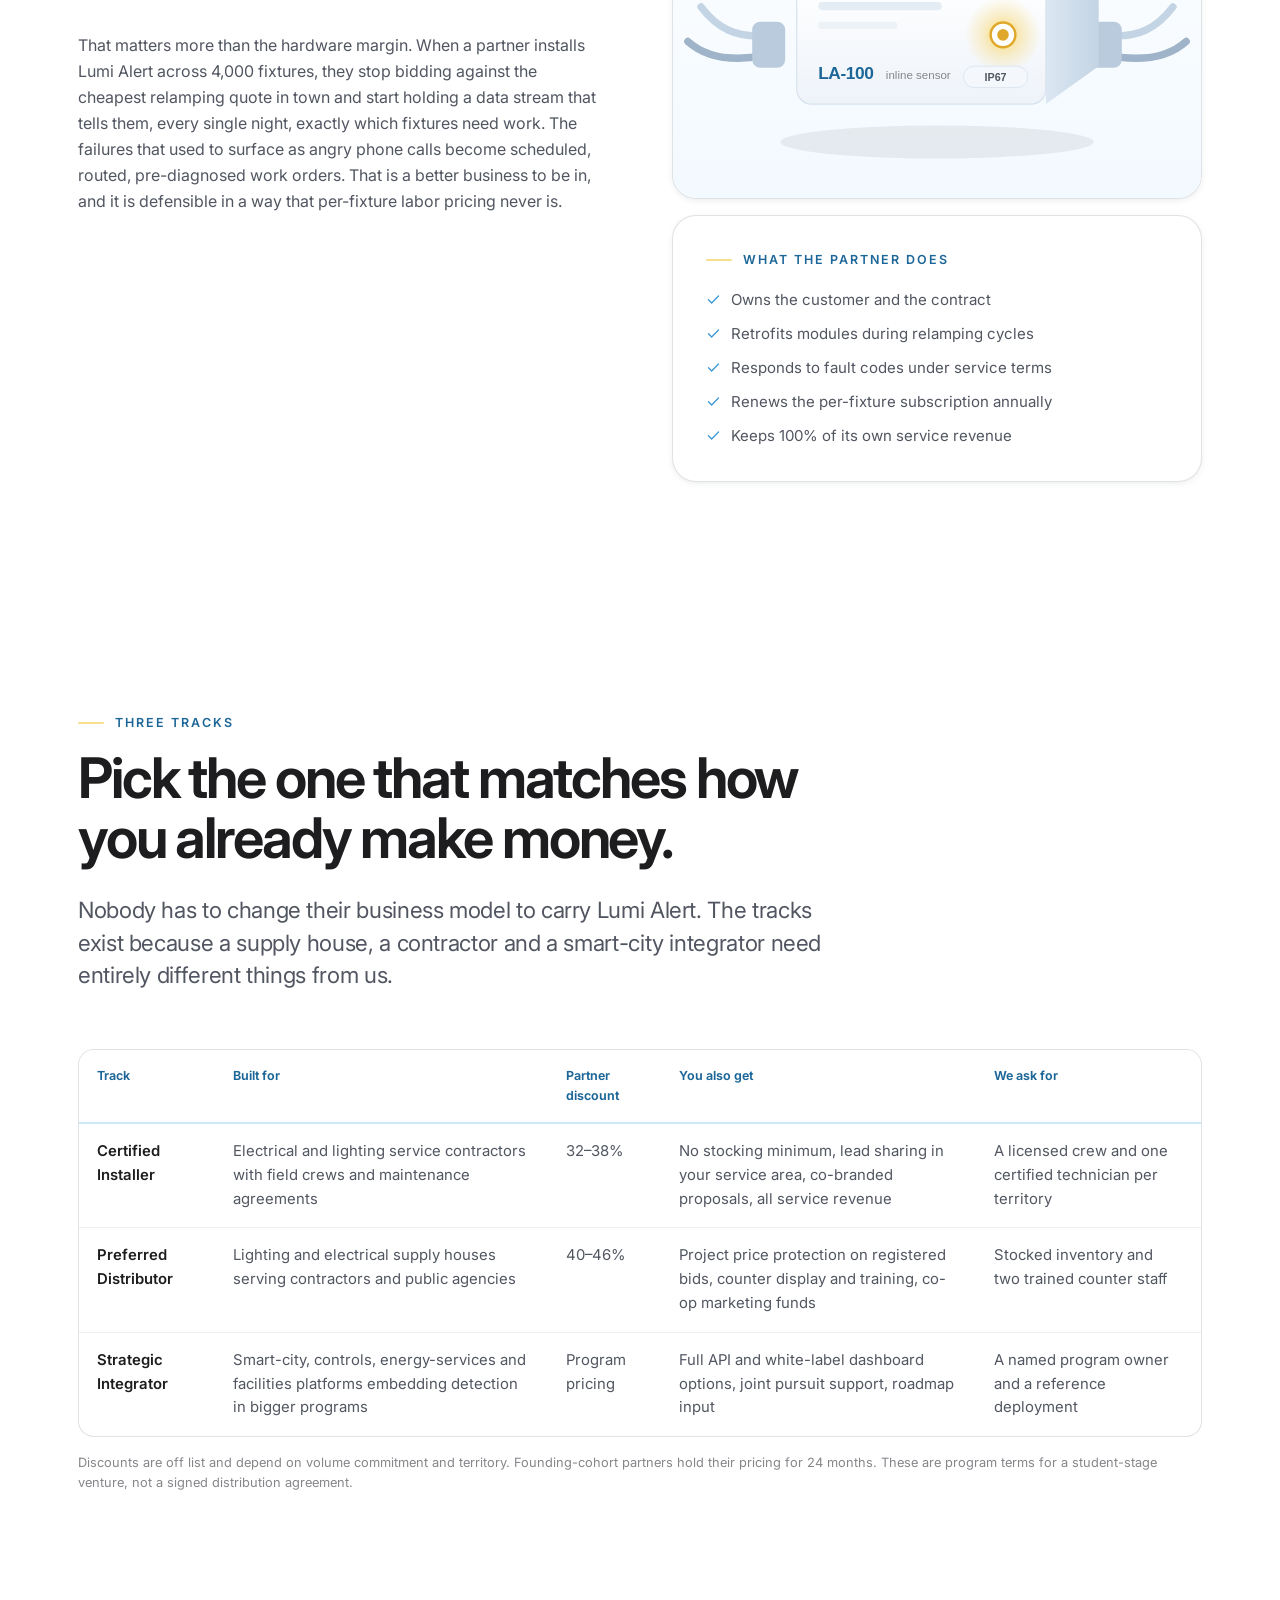
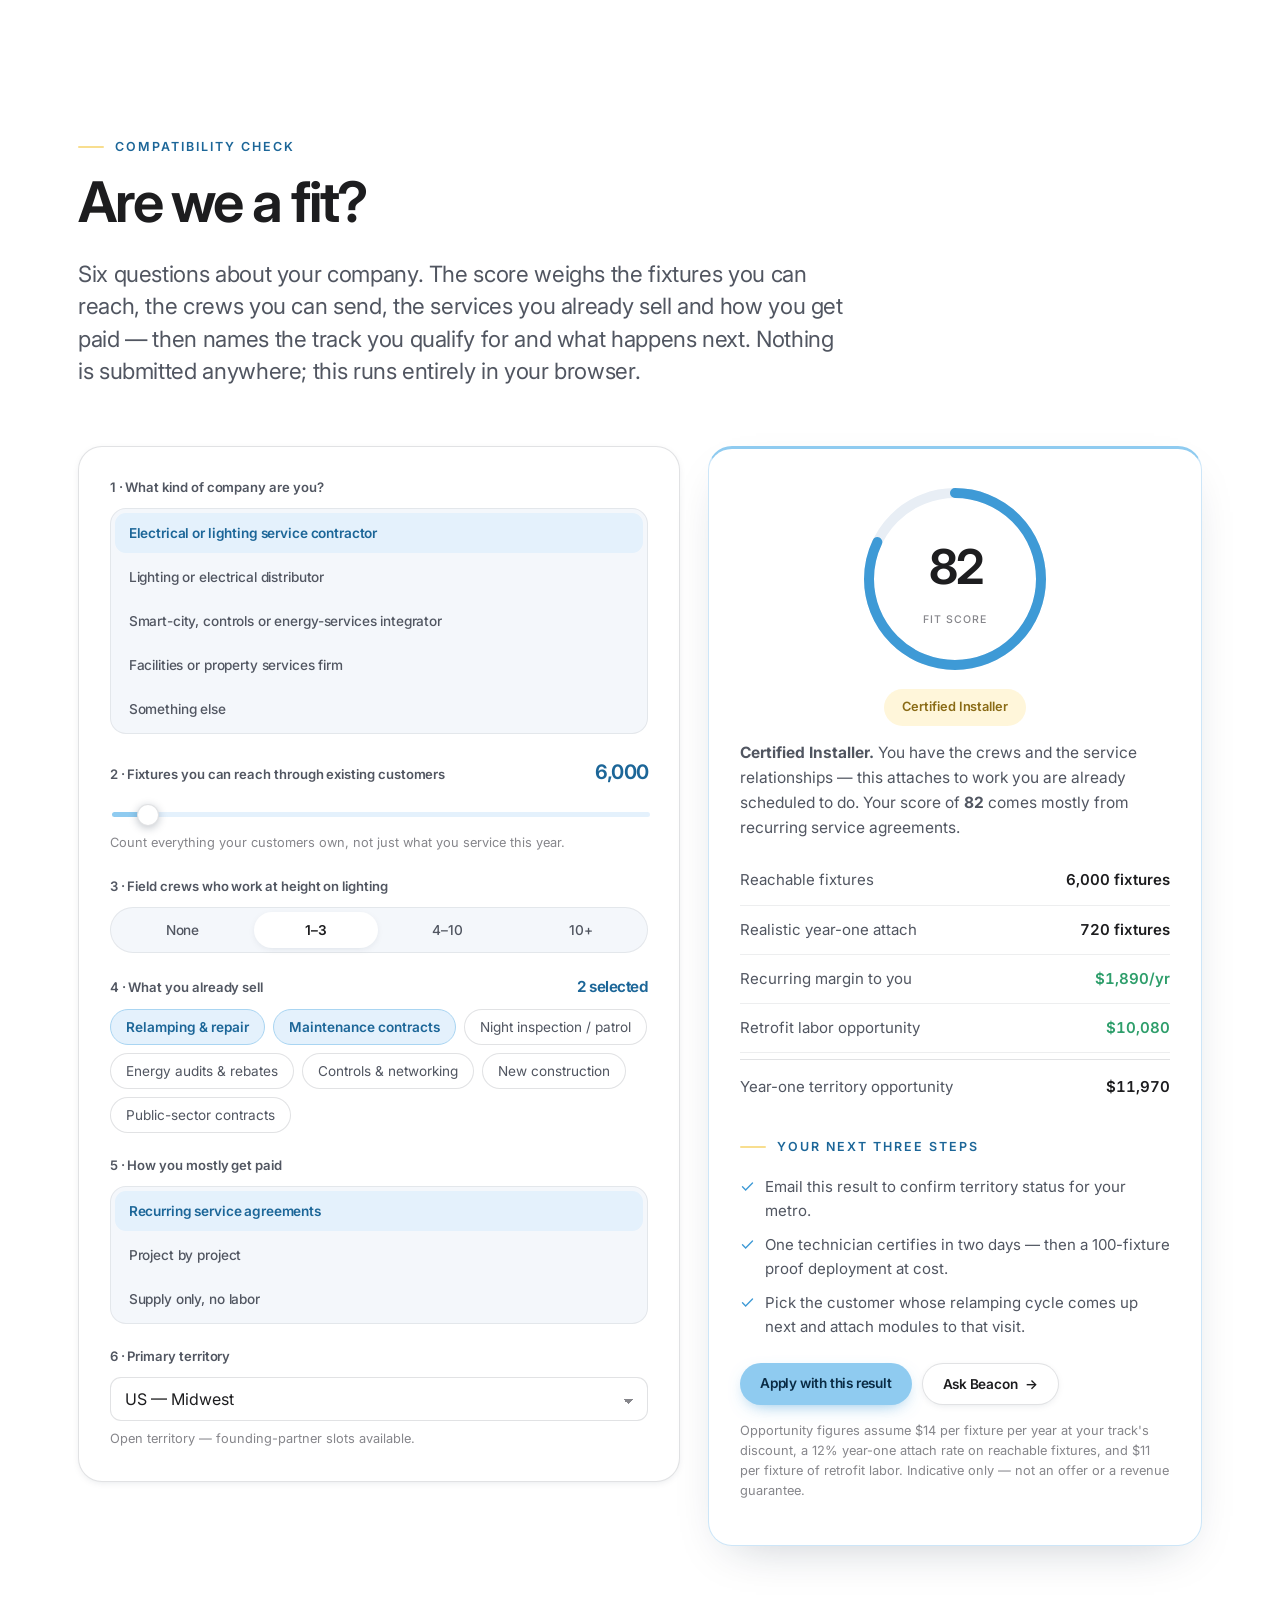
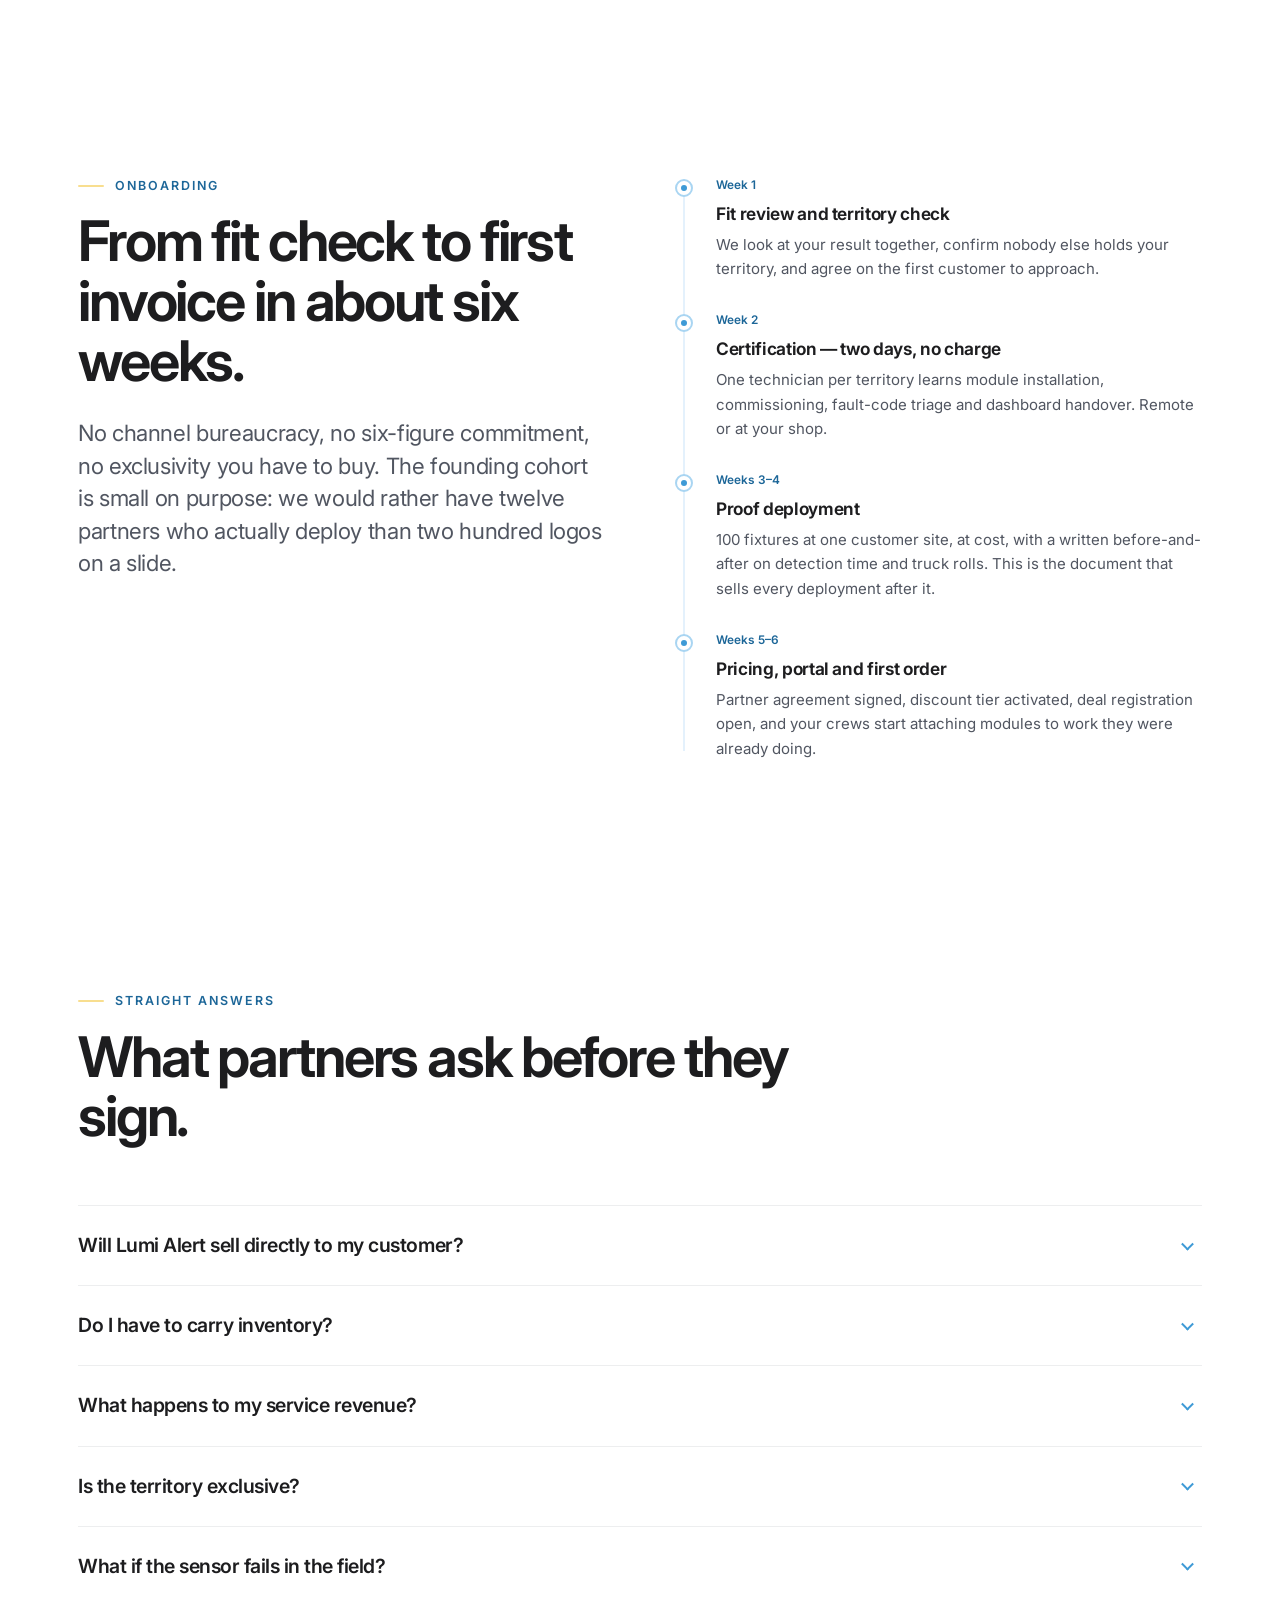
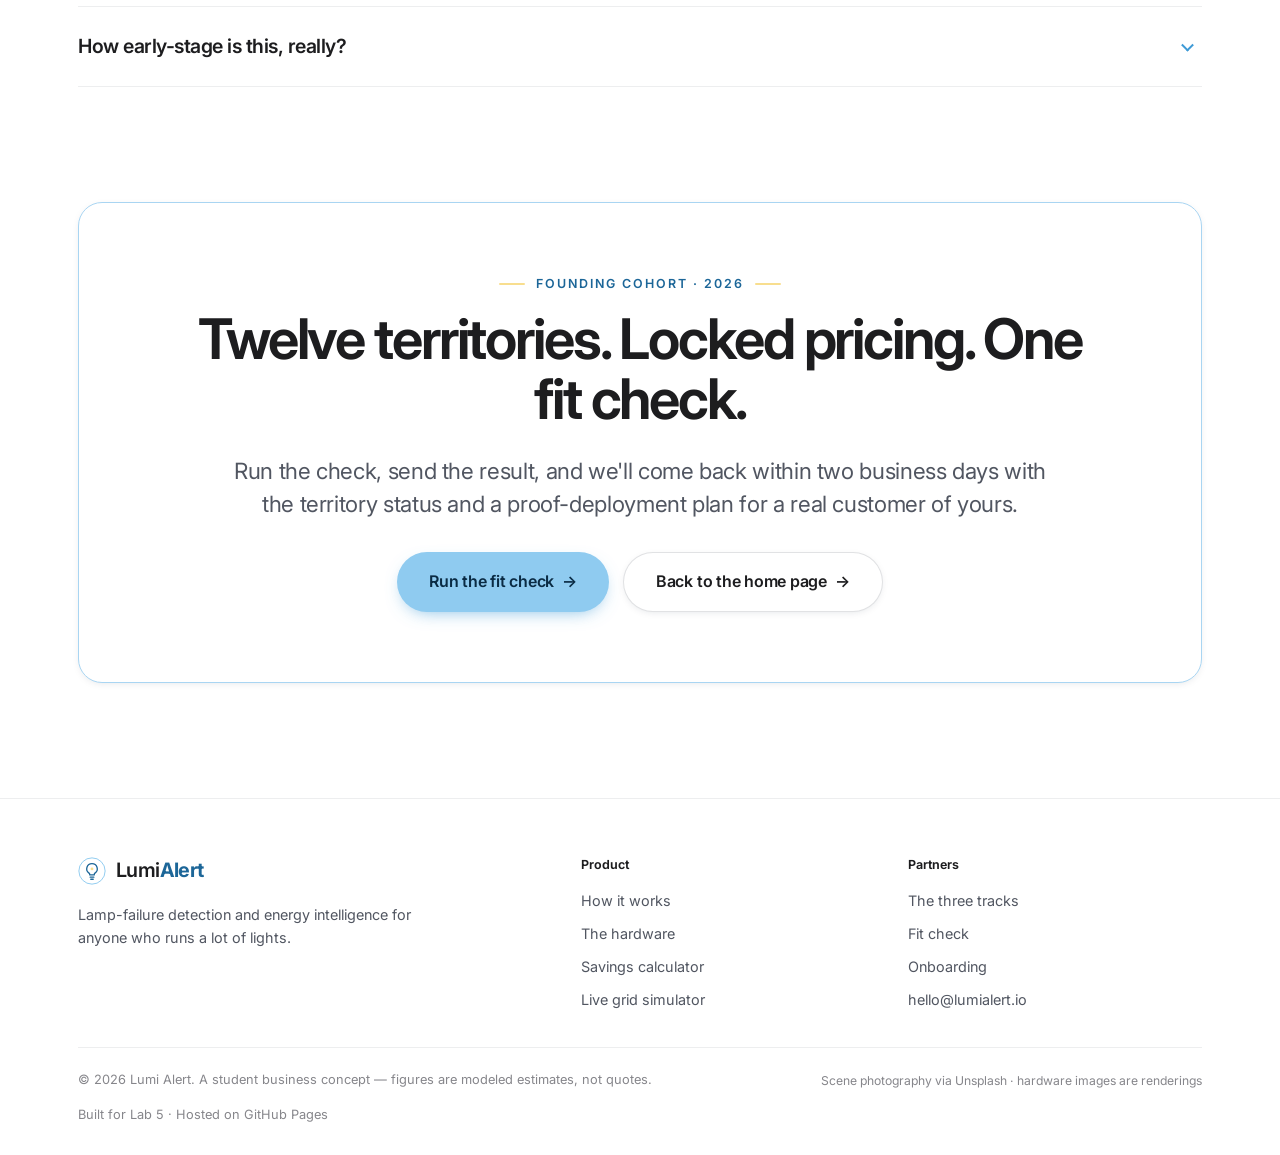
==== commit 94689fbb: "Add night-scene photography to segments, band and partner page" ====
--- a/partners.html
+++ b/partners.html
@@ -75,6 +75,10 @@
             <li><svg width="15" height="15" viewBox="0 0 24 24" fill="none" stroke="currentColor" stroke-width="2.2" stroke-linecap="round"><path d="M4 12.5l5 5L20 6.5"/></svg> Savings models and proposal collateral</li>
           </ul>
         </div>
+        <figure class="card photo" style="margin-bottom:16px">
+          <img src="https://images.unsplash.com/photo-1773169206103-9190e0157262?w=900&h=620&fit=crop&crop=entropy&q=72&fm=jpg" alt="A technician working from a raised bucket lift on overhead equipment." loading="lazy" width="900" height="620">
+          <div class="body"><h3>Your crews, already up there</h3><p>Every module goes in during work a partner was scheduled to do anyway — a relamping cycle, a service call, a lot retrofit.</p></div>
+        </figure>
         <figure class="shot" style="margin-bottom:16px">
           <img src="product-module.svg" alt="The LA-100 inline sensor module that partners install in existing fixtures." loading="lazy" width="640" height="460">
         </figure>
@@ -376,6 +380,7 @@
     </div>
     <div class="foot-bottom">
       <span>© 2026 Lumi Alert. A student business concept — figures are modeled estimates, not quotes.</span>
+      <span class="credit">Scene photography via Unsplash · hardware images are renderings</span>
       <span>Built for Lab 5 · Hosted on GitHub Pages</span>
     </div>
   </div>
--- a/lumi.css
+++ b/lumi.css
@@ -244,6 +244,20 @@
 .shot.wide{display:block;margin-top:clamp(28px,4vw,48px)}
 .shot.wide img{background:#fff}
 .shot.wide figcaption{border-top:1px solid var(--line-soft);background:#fff}
+
+/* ---------- photography ---------- */
+.band{position:relative;margin:0;overflow:hidden}
+.band img{width:100%;height:clamp(330px,56vh,540px);object-fit:cover;display:block;background:#0B1220}
+.band figcaption{position:absolute;inset:auto 0 0 0;padding:clamp(26px,5vw,60px);
+  background:linear-gradient(to top,rgba(8,13,22,.88) 10%,rgba(8,13,22,.45) 60%,rgba(8,13,22,0) 100%)}
+.band h2{color:#fff;max-width:19ch;margin-bottom:.3em}
+.band p{color:rgba(255,255,255,.88);max-width:54ch;margin:0;font-size:clamp(1rem,1.4vw,1.15rem)}
+.band-wrap{border-radius:var(--r-lg);overflow:hidden;border:1px solid var(--line-soft)}
+.card.photo{padding:0;overflow:hidden;display:flex;flex-direction:column}
+.card.photo img{width:100%;height:188px;object-fit:cover;background:var(--wash)}
+.card.photo .body{padding:clamp(20px,2.2vw,26px)}
+.card.photo .body p:last-child{margin-bottom:0}
+.credit{font-size:.76rem;color:var(--text-mute)}
 
 /* ---------- stats ---------- */
 .stats{display:grid;grid-template-columns:repeat(4,1fr);gap:1px;background:var(--line-soft);
